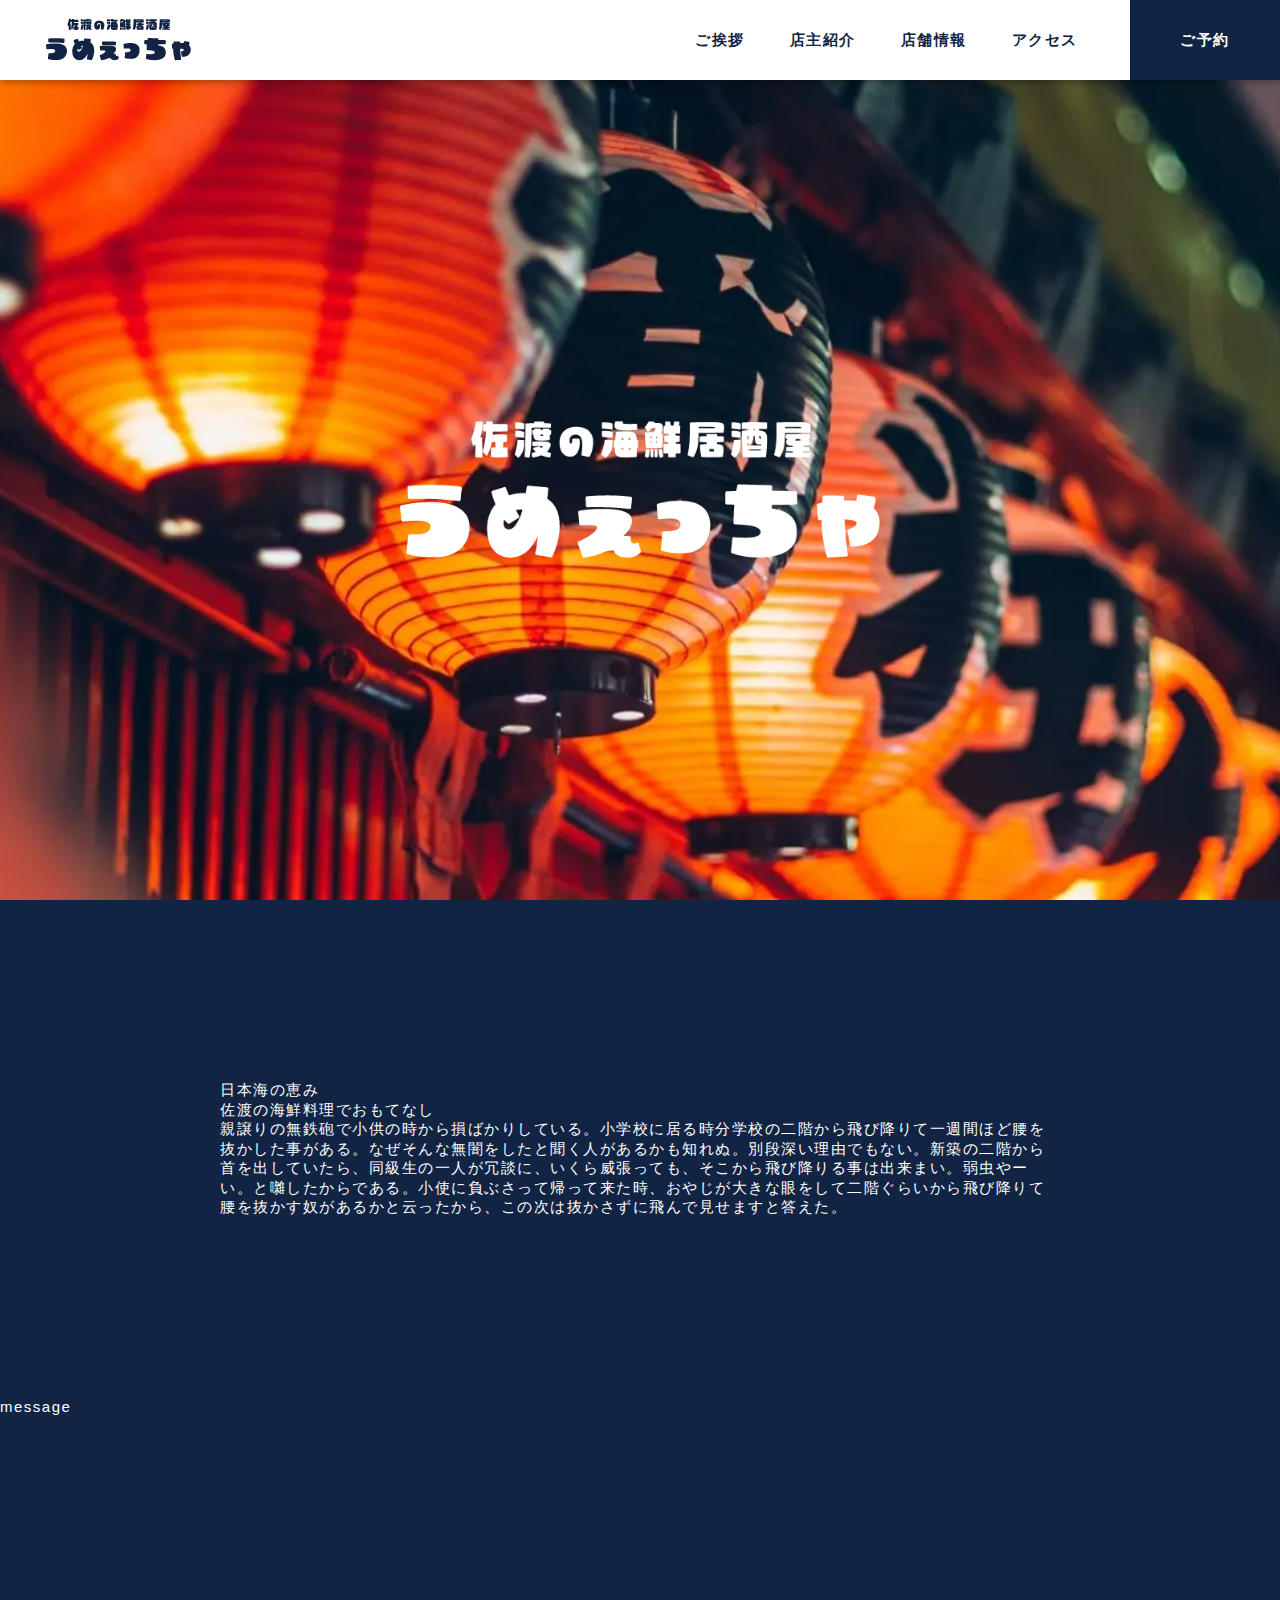
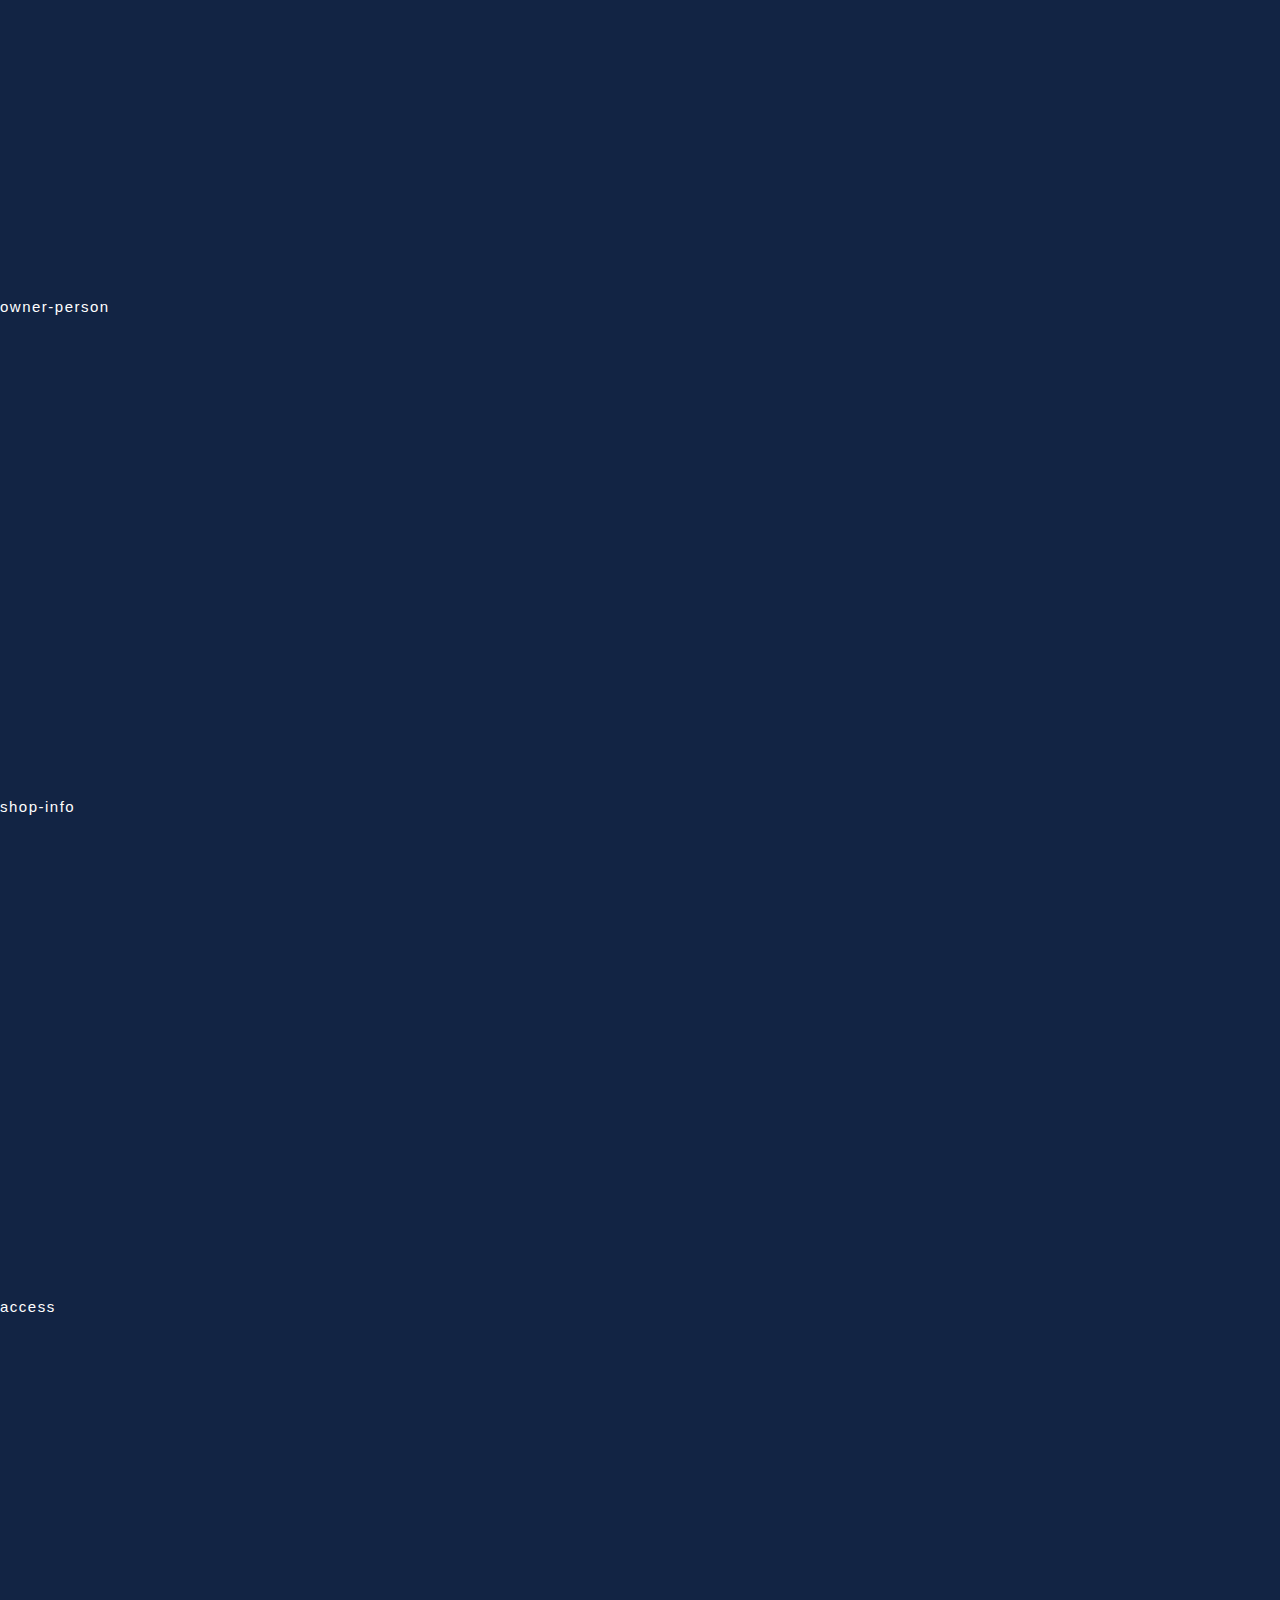
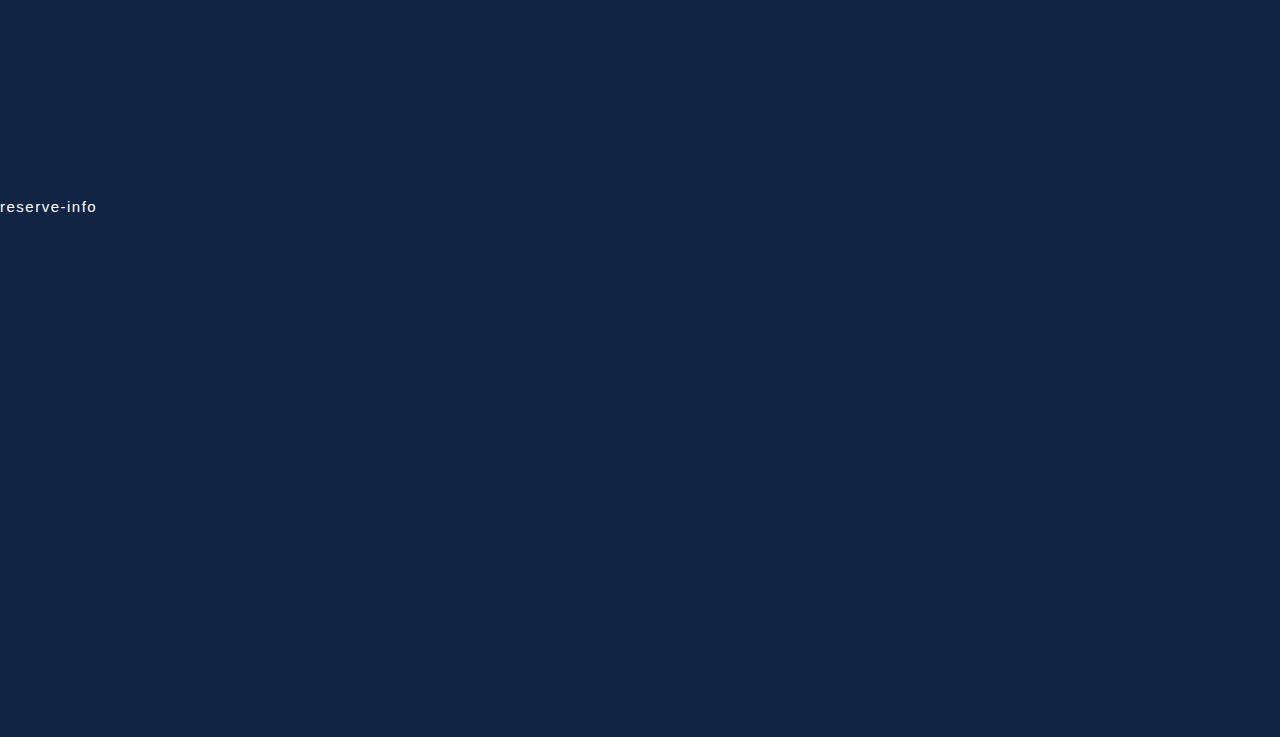
==== index.html @ 6cfd0dca "test" ====
<!DOCTYPE html>
<html lang="ja">
<head>
    <meta charset="UTF-8">
    <meta name="viewport" content="width=device-width, initial-scale=1.0">
    <title>佐渡の海鮮居酒屋 | うめえっちゃ</title>
    <link rel="stylesheet" href="./css/home.css">
    <link rel="stylesheet" href="./css/home_first_view.css">
  
</head>
<body id="home" class="home">
    <!-- 1　body>div>header,main,footer,sp-menu,sp-menu-btn -->
    <div id="wrapper" class="l-wrapper">
        <header class="l-hd" id="header">
            <!-- 3 header>div>logo,nav -->
            <div class="p-hd">
                <!-- ロゴ -->
                <div class="p-hd__logo">
                    <!-- 3-b ページ内リンク＝ジャンプhomeへ -->
                    <!-- 3-c スタイル設定 -->
                    <a href="/" class="p-hd__logo-link">
                    <!-- 3-a 画像設定sp767以下、pc768以上、他 -->
                        <div class="p-hd__logo-img">
                            <picture>
                                <source media="(min-width:768px)" srcset="./images/common/hd_logo.png.webp 1x, 
                                images/common/hd_logo@2x.png.webp 2x">
                                <source media="(max-width:767px)" srcset="./images/common/hd_logo-sp.png.webp 1x, 
                                images/common/hd_logo-sp@2x.png.webp 2x">
                                <img src="./images/common/hd_logo.png.webp" width=145 height="42" alt="ロゴ画像：佐渡の海鮮居酒屋 | うめえっちゃ" class="-img">
                            </picture>
                        </div>
                    </a>
                </div>
                <!-- 4 ナビ作成 -->
                <div class="p-hd__nav" id="header-nav">
                    <ul class="p-hd__list" id="header-nav-list">
                        <li class="p-hd__item">
                            <a href="#message" class="p-hd__link u-hover-line">
                                <span class="u-hover-line-child">ご挨拶</span>
                            </a>
                        </li>
                        <li class="p-hd__item">
                            <a href="#owner-person" class="p-hd__link u-hover-line">
                                <span class="u-hover-line-child">店主紹介</span>
                            </a>
                        </li>
                        <li class="p-hd__item">
                            <a href="#shop-info" class="p-hd__link u-hover-line">
                                <span class="u-hover-line-child">店舗情報</span>
                            </a>
                        </li>
                        <li class="p-hd__item">
                            <a href="#access" class="p-hd__link u-hover-line">
                                <span class="u-hover-line-child">アクセス</span>
                            </a>
                        </li>
                        <li class="p-hd__item">
                            <a href="#reserve-info" class="p-hd__link p-hd__link--reserve-link">ご予約</a>
                        </li>
                    </ul>

                </div>
            </div>  

        </header>
        <!-- 2 main>firstview,message,owner-people,shop-info,access,reserve-info -->
        <main class="l-main" id="main_area">
            <div class="l-home-firstview" id="firstview">
                <div class="p-home-kv__bgimg">
                    <picture>
                        <source media="(min-width:768px)"
                            srcset="images/home/kv_image.jpg.webp 1x,
                            images/home/kv_image@2x.jpg.webp 2x">
                        <source media="(max-width:767px)"
                            srcset="images/home/kv_image_sp.jpg.webp">
                        <img src="./images/home/kv_image.jpg.webp" width="1600" height="700" alt="佐渡の海鮮居酒屋うめえっちゃ背景" class="-img">
                    </picture>
                </div>
                <!-- 5 背景とロゴ -->
                <div class="p-home-kv__logo">
                    <picture>
                        <source 
                            srcset="images/home/kv_logo.png.webp 1x,
                            images/home/kv_logo.png.webp 2x">
                        <img src="./images/home/kv_logo.png.webp" width="598" height="171" alt="佐渡の海鮮居酒屋うめえっちゃロゴ" class="-img">
                    </picture>
                </div>
            </div>
            <!-- 6 使いまわせる要素はc-で -->
            <section class="l-section" id="message">
                <!-- 7　レスポンシブ対応できるc-width -->
                <div class="p-section c-width">
                    <h2 class="c-section-title">日本海の恵み<br> 佐渡の海鮮料理でおもてなし</h2>
                    <div class="p-message-text">
                        <p class="c-section-text">
                            親譲りの無鉄砲で小供の時から損ばかりしている。小学校に居る時分学校の二階から飛び降りて一週間ほど腰を抜かした事がある。なぜそんな無闇をしたと聞く人があるかも知れぬ。別段深い理由でもない。新築の二階から首を出していたら、同級生の一人が冗談に、いくら威張っても、そこから飛び降りる事は出来まい。弱虫やーい。と囃したからである。小使に負ぶさって帰って来た時、おやじが大きな眼をして二階ぐらいから飛び降りて腰を抜かす奴があるかと云ったから、この次は抜かさずに飛んで見せますと答えた。
                        </p>
                    </div>
                </div>
            </section>









            <section class="l-section" id="message"  style="height: 500px;">
                message
            </section>

            <section class="l-section" id="owner-person"  style="height: 500px;">
                owner-person
            </section>

            <section class="l-section" id="shop-info" style="height: 500px;">
                shop-info
            </section>

            <section class="l-section" id="access" style="height: 500px;">
                access
            </section>

            <section class="l-section" id="reserve-info" style="height: 500px;">
                reserve-info
            </section>
        </main>

        <footer class="l-ft" id="footer">

        </footer>

        <div class="l-sp-menu" id="sp_menu">

        </div>

        <div class="l-sp-menu-btn" id="sp_menu_btn">

        </div>
    </div>
    
</body>
</html>
---- css/home.css ----
@charset "UTF-8";
/*                共通
======================================================= */
/*                reset
======================================================= */
*:where(:not(iframe, canvas, img, svg, video):not(svg *)) {
  all: unset;
  display: revert;
}

*,
*::before,
*::after {
  box-sizing: border-box;
}

html {
  line-height: 1.3; /* 1 */
  -webkit-text-size-adjust: 100%; /* 2 */
  -webkit-tap-highlight-color: transparent; /* 3*/
}

body {
  -webkit-text-size-adjust: 100%; /* 勝手に文字が拡大されるのを防ぐ */
  /* 以下、案件ごとに適宜変更 */
  color: #fff;
  font-family: "游ゴシック体", YuGothic, "游ゴシック", "Yu Gothic", "メイリオ", sans-serif;
  background-color: #122444;
  font-size: 15px;
  letter-spacing: 0.1em;
}

body,
h1,
h2,
h3,
h4,
h5,
table,
th,
td,
ul,
li,
ol,
dl,
dt,
dd,
form,
p {
  margin: 0px;
  padding: 0px;
  font-weight: 500;
  border-top-style: none;
  border-right-style: none;
  border-bottom-style: none;
  border-left-style: none;
  list-style-type: none;
  line-height: 1.3;
}

input,
textArea,
select,
button {
  -moz-appearance: none;
       appearance: none;
  -webkit-appearance: none; /* iOS系のスタイルを外す */
}

button {
  cursor: pointer;
}

figure {
  margin: 0px;
}

img,
iframe {
  width: 100%;
  height: auto;
  vertical-align: top; /* 意図しない余白の削除 */
}

table {
  border-collapse: collapse;
}

a {
  text-decoration: none;
  /* 以下、案件ごとに適宜変更 */
  letter-spacing: 0.1em;
  color: #fff;
  cursor: pointer;
}

/*                leyout
======================================================= */
.c-width {
  max-width: 940px;
  margin: 0 auto;
}

/*                テキスト装飾
======================================================= */
.text_right, .alignright {
  text-align: right;
}

.text_left, .alignleft {
  text-align: left;
}

.text_center, .aligncenter {
  text-align: center;
}

.underline {
  text-decoration: underline;
}

.lato {
  font-family: "Lato", "arial", sans-serif;
}

.mintyo {
  font-family: "ＭＳ Ｐ明朝", "MS PMincho", "ヒラギノ明朝 Pro W3", "Hiragino Mincho Pro", serif;
}

/*                utility
======================================================= */
@media only screen and (min-width: 768px) {
  .u-hover-line:hover .u-hover-line-child::before {
    opacity: 1;
    width: 100%;
    left: 0%;
  }
  .u-hover-line-child {
    position: relative;
  }
  .u-hover-line-child::before {
    position: absolute;
    display: block;
    width: 0%;
    height: 1px;
    left: 50%;
    bottom: -0.3em;
    content: "";
    background: #122444;
    opacity: 0;
    transition: all 0.5s;
  }
}
/*                sp_menu
======================================================= */
html.is-fixed {
  height: 100vh;
  overflow: hidden;
}

/*                トップページ用
======================================================= */
/*                content
======================================================= */
.l-main {
  padding: 0 0 220px;
}
@media only screen and (max-width: 767px) {
  .l-main {
    padding: 0 0 96px;
  }
}

.l-section {
  padding-top: 180px;
}

.p-section {
  padding: 0 50px;
}/*# sourceMappingURL=home.css.map */
---- css/home_first_view.css ----
@charset "UTF-8";
.l-home-firstview {
  width: 100vw;
  position: relative;
  height: calc(100vh - 80px);
}

.p-home-kv__bgimg {
  width: 100%;
  height: 100%;
}
.p-home-kv__bgimg .-img {
  width: 100%;
  height: 100%;
  -o-object-fit: cover;
     object-fit: cover;
}

.p-home-kv__logo {
  position: absolute;
  top: 50%;
  left: 50%;
  width: 37.5%;
  transform: translate(-50%, -50%);
}

/*                共通
======================================================= */
/*                leyout
======================================================= */
.l-wrapper {
  overflow: hidden;
}

.p-hd {
  display: flex;
  align-items: center;
  justify-content: space-between;
  padding-left: 46px;
  width: 100%;
  height: 80px;
  background-color: #fff;
  z-index: 1;
  position: relative;
  box-shadow: 0px 0px 10px rgba(0, 0, 0, 0.5019607843);
}

.p-hd__nav {
  height: 100%;
}

.p-hd__list {
  display: flex;
  height: 100%;
}

.p-hd__item {
  height: 100%;
}

.p-hd__link {
  padding: 0 1.5em;
  height: 100%;
  display: flex;
  align-items: center;
  justify-content: center;
  color: #122444;
  font-weight: bold;
  letter-spacing: 0.1em;
}
.p-hd__link--reserve-link {
  margin-left: 2em;
  min-width: 150px;
  background: #122444;
  color: #fff;
}
@media only screen and (min-width: 768px) {
  .p-hd__link--reserve-link {
    transition: all 0.5s;
  }
  .p-hd__link--reserve-link:hover {
    background: #fc4e01;
  }
}

/*                header
======================================================= *//*# sourceMappingURL=home_first_view.css.map */
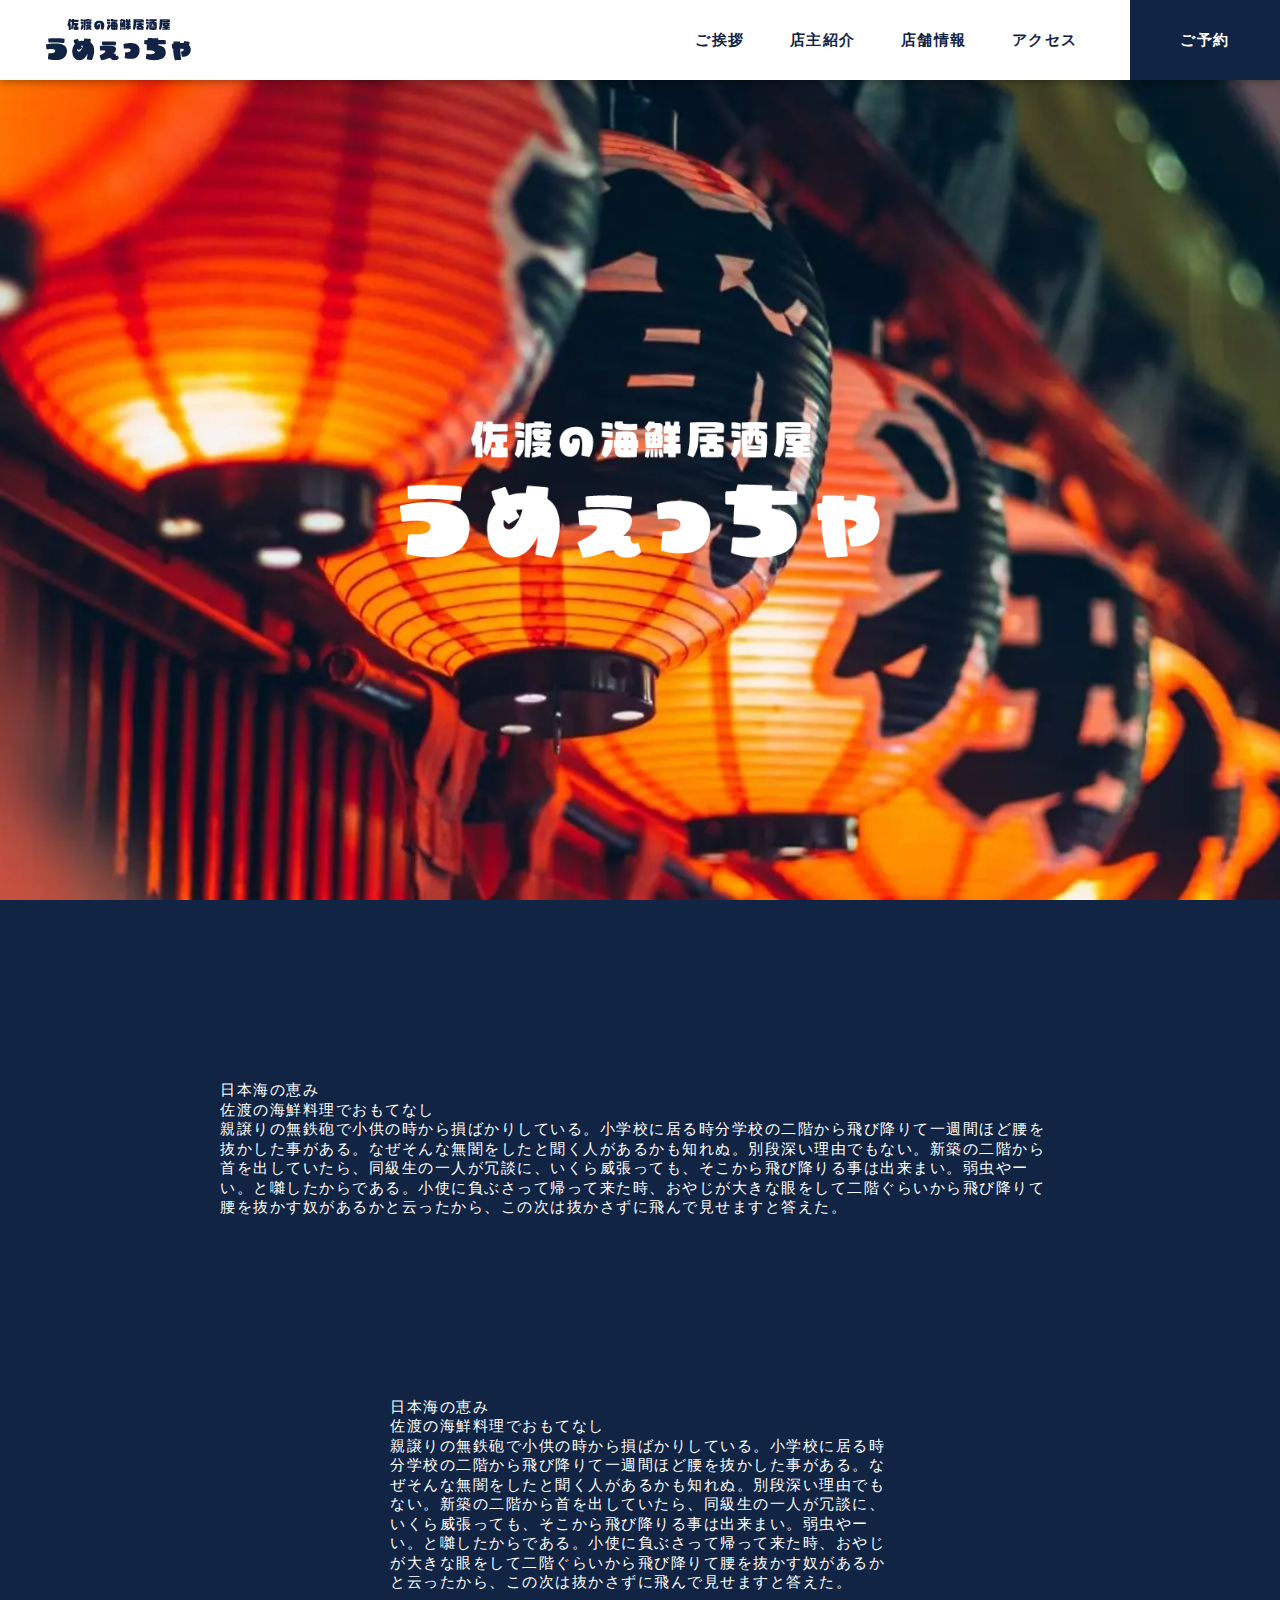
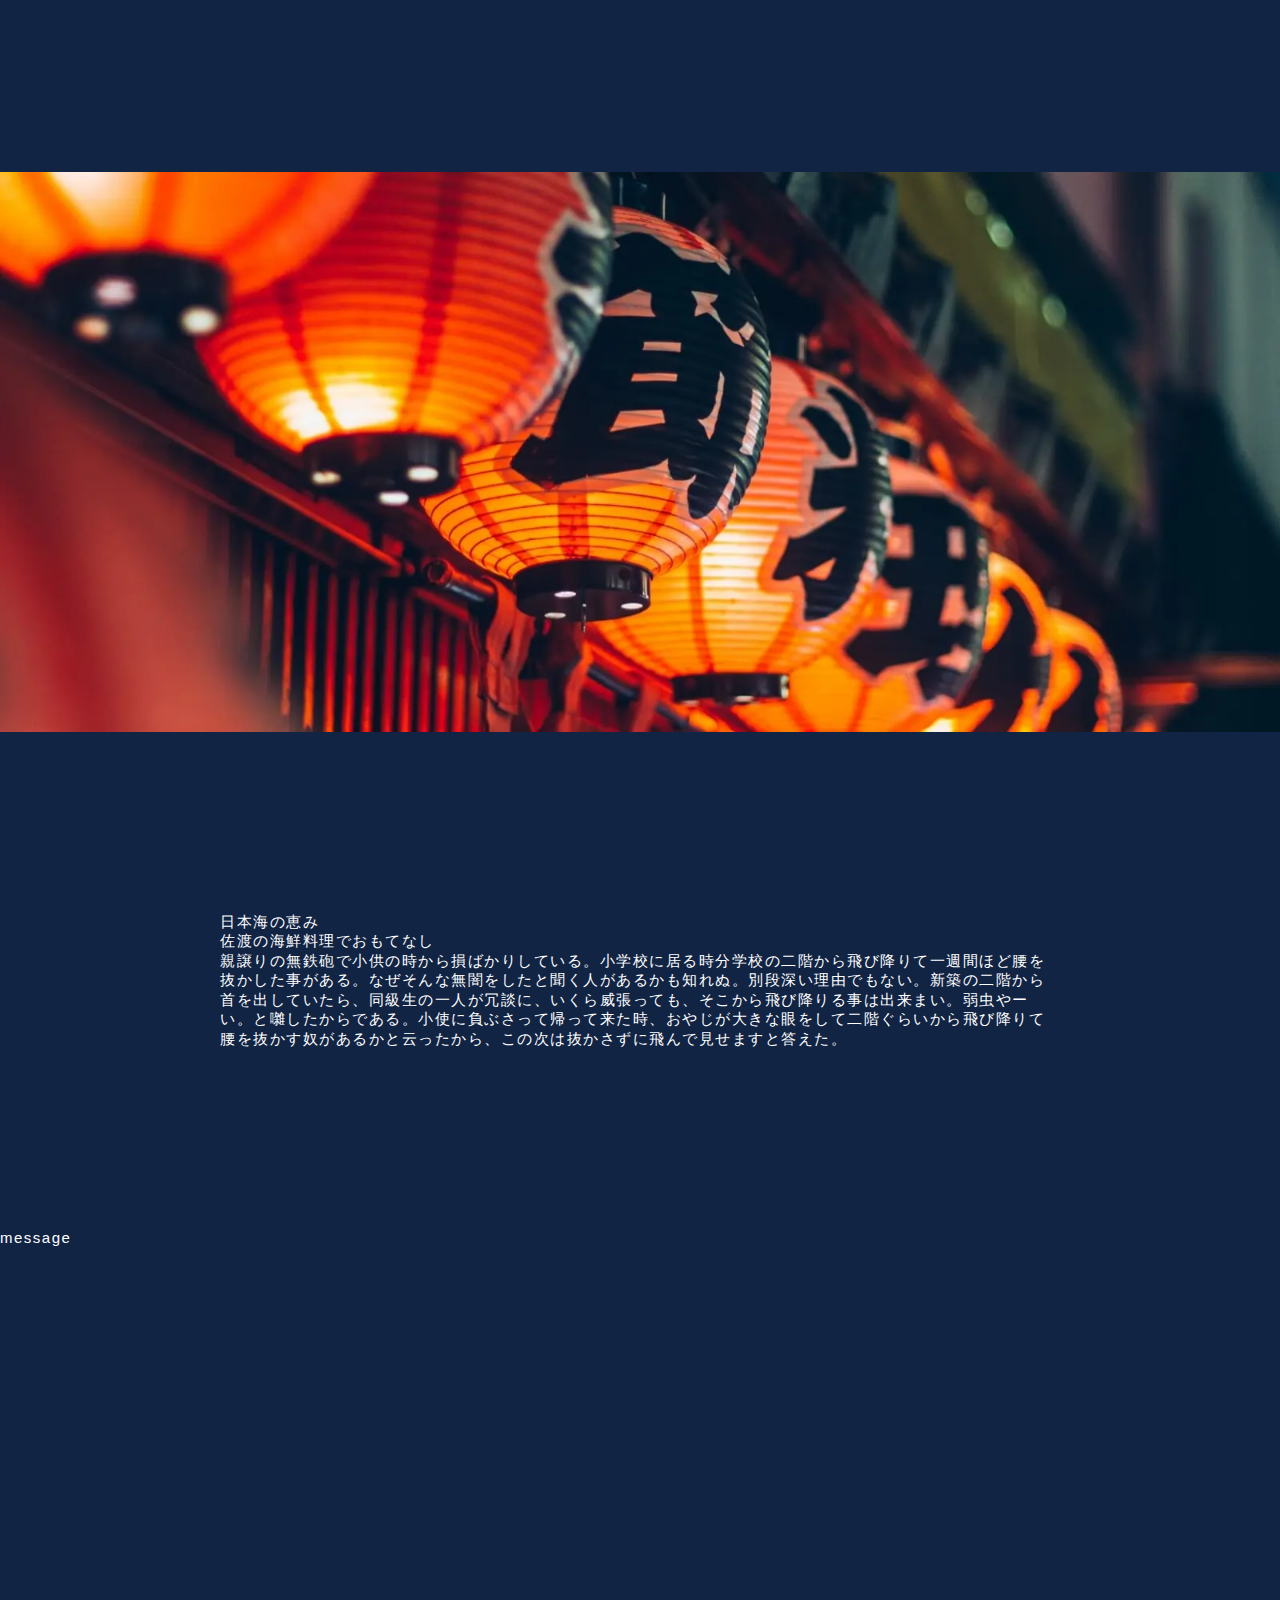
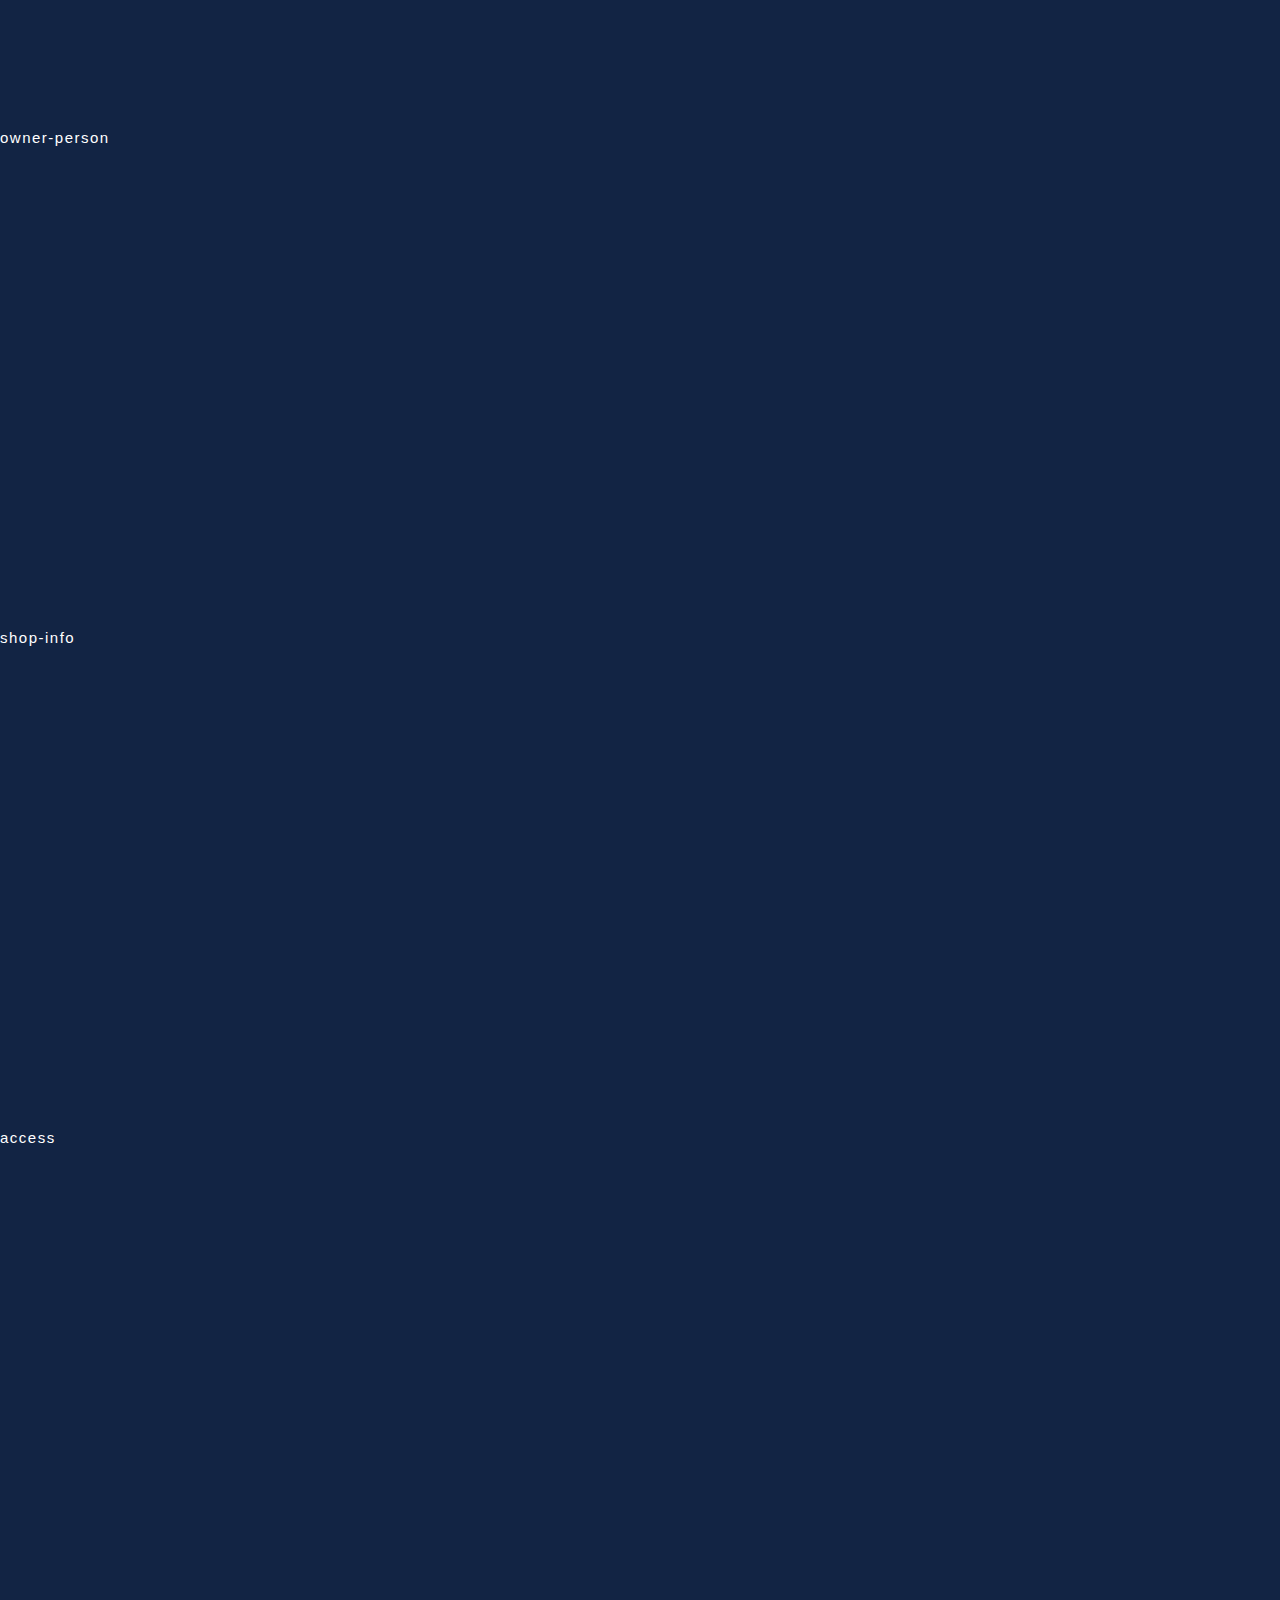
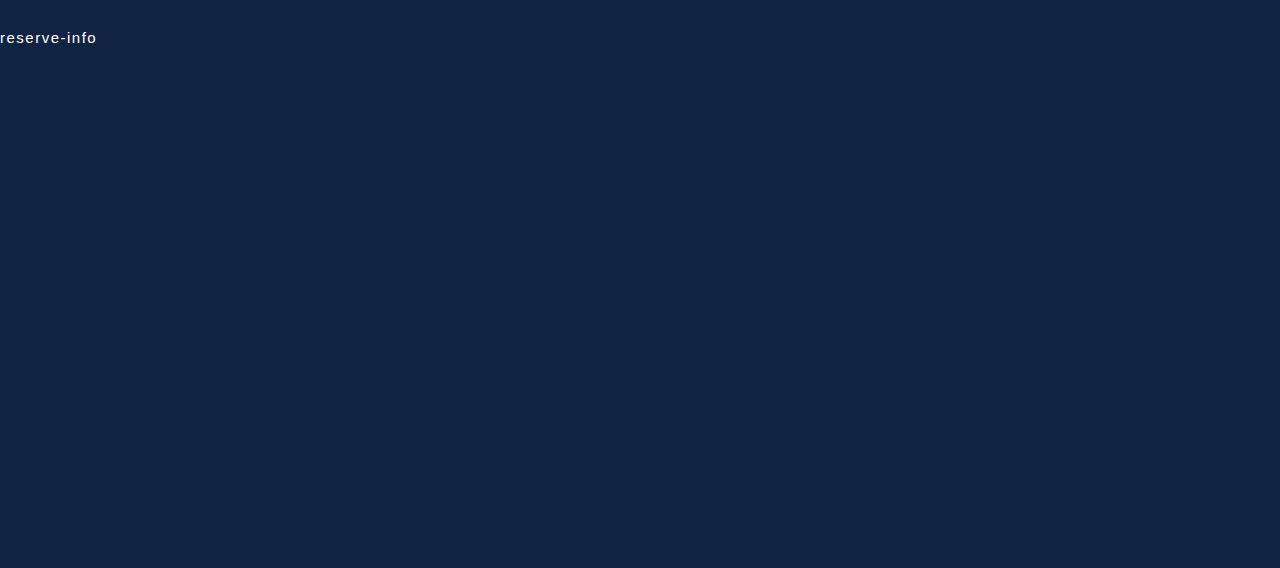
==== commit 1cbc94a2: "test" ====
--- a/index.html
+++ b/index.html
@@ -98,6 +98,34 @@
                     </div>
                 </div>
             </section>
+            <section class="l-section" id="message">
+                <!-- 7　レスポンシブ対応できるc-width -->
+                <div class="p-section c-width2">
+                    <h2 class="c-section-title">日本海の恵み<br> 佐渡の海鮮料理でおもてなし</h2>
+                    <div class="p-message-text">
+                        <p class="c-section-text">
+                            親譲りの無鉄砲で小供の時から損ばかりしている。小学校に居る時分学校の二階から飛び降りて一週間ほど腰を抜かした事がある。なぜそんな無闇をしたと聞く人があるかも知れぬ。別段深い理由でもない。新築の二階から首を出していたら、同級生の一人が冗談に、いくら威張っても、そこから飛び降りる事は出来まい。弱虫やーい。と囃したからである。小使に負ぶさって帰って来た時、おやじが大きな眼をして二階ぐらいから飛び降りて腰を抜かす奴があるかと云ったから、この次は抜かさずに飛んで見せますと答えた。
+                        </p>
+                    </div>
+                </div>
+            </section>
+            <section class="l-section" id="message">
+                <!-- 7　レスポンシブ対応できるc-width -->
+                <div class="c-width3">
+                    <img src="./images/home/kv_image.jpg.webp" width="1600" height="700" alt="佐渡の海鮮居酒屋うめえっちゃ背景" class="-img">
+                </div>
+            </section>
+            <section class="l-section" id="message">
+                <!-- 7　レスポンシブ対応できるc-width -->
+                <div class="p-section c-width">
+                    <h2 class="c-section-title">日本海の恵み<br> 佐渡の海鮮料理でおもてなし</h2>
+                    <div class="p-message-text">
+                        <p class="c-section-text">
+                            親譲りの無鉄砲で小供の時から損ばかりしている。小学校に居る時分学校の二階から飛び降りて一週間ほど腰を抜かした事がある。なぜそんな無闇をしたと聞く人があるかも知れぬ。別段深い理由でもない。新築の二階から首を出していたら、同級生の一人が冗談に、いくら威張っても、そこから飛び降りる事は出来まい。弱虫やーい。と囃したからである。小使に負ぶさって帰って来た時、おやじが大きな眼をして二階ぐらいから飛び降りて腰を抜かす奴があるかと云ったから、この次は抜かさずに飛んで見せますと答えた。
+                        </p>
+                    </div>
+                </div>
+            </section>
 
 
 
--- a/css/home.css
+++ b/css/home.css
@@ -101,6 +101,16 @@
   margin: 0 auto;
 }
 
+.c-width2 {
+  max-width: 600px;
+  margin: 0 auto;
+}
+
+.c-width3 {
+  width: 100vw;
+  margin: 0 auto;
+}
+
 /*                テキスト装飾
 ======================================================= */
 .text_right, .alignright {
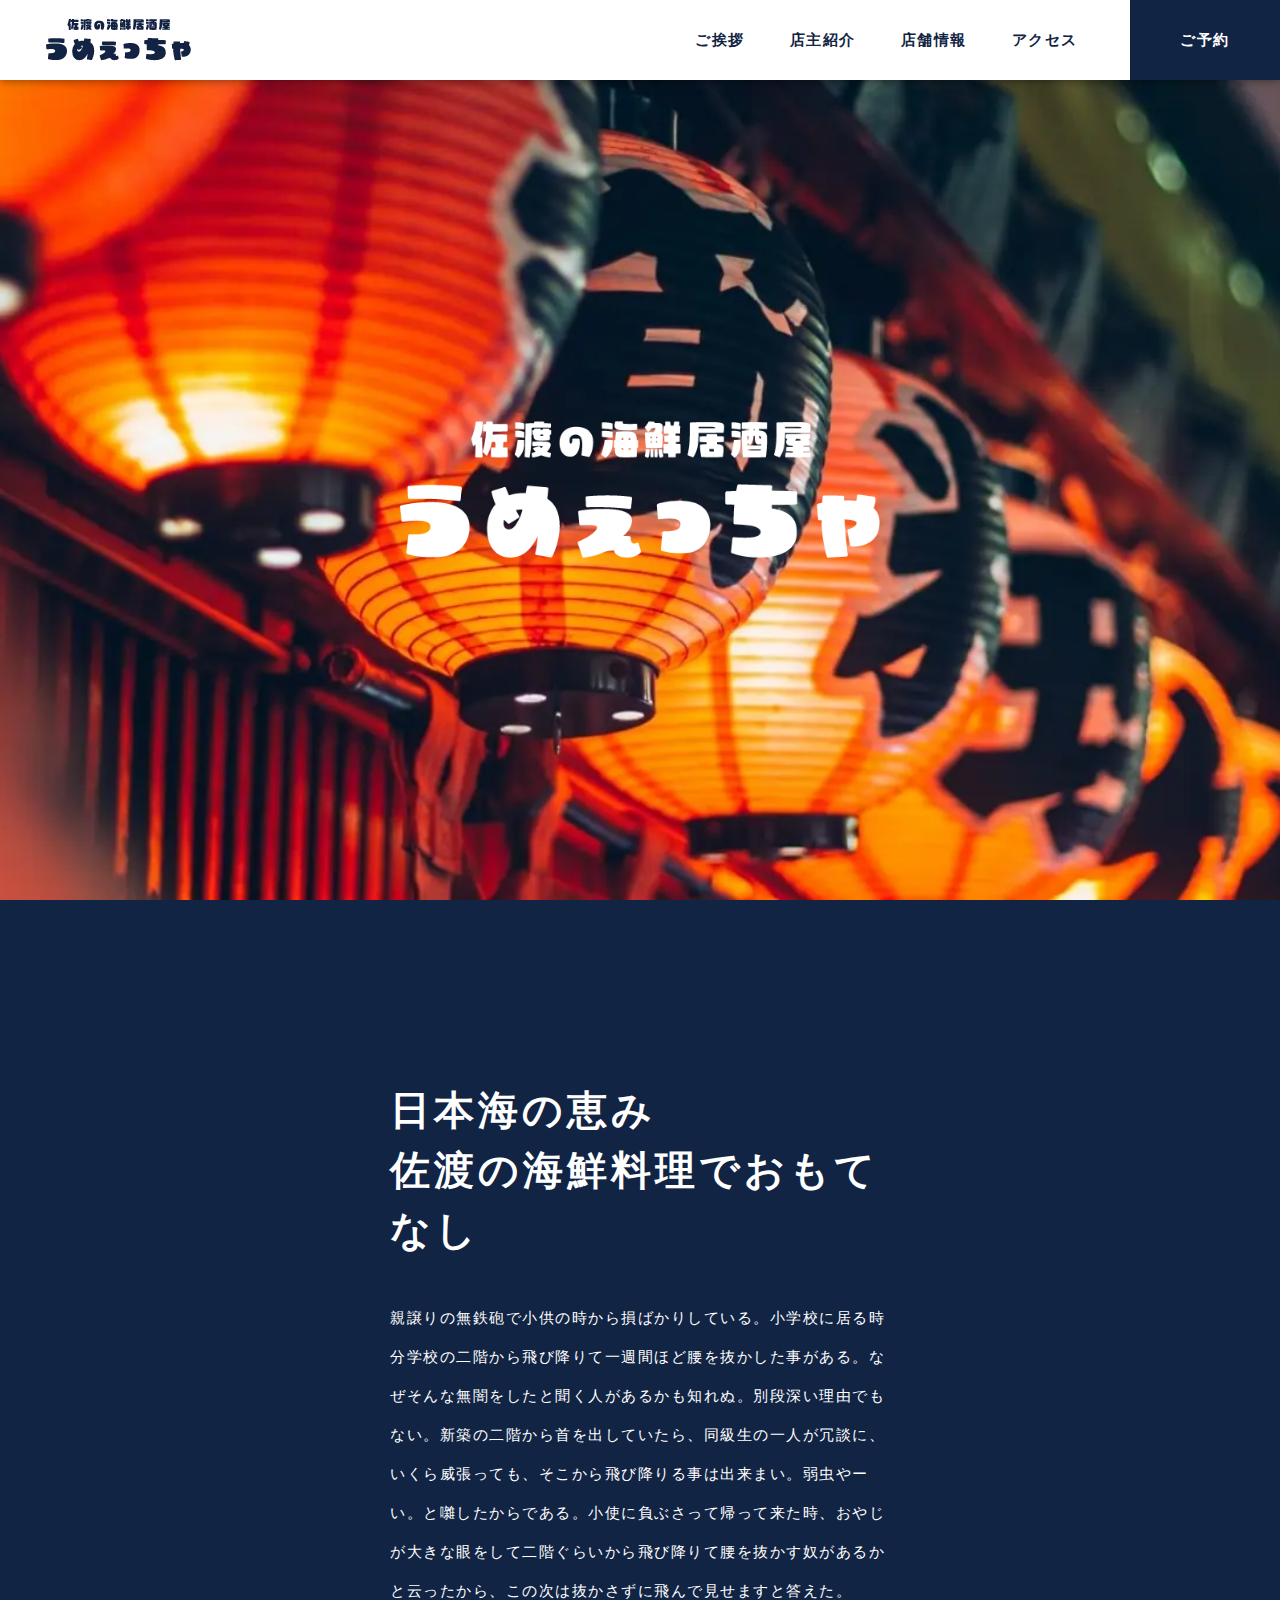
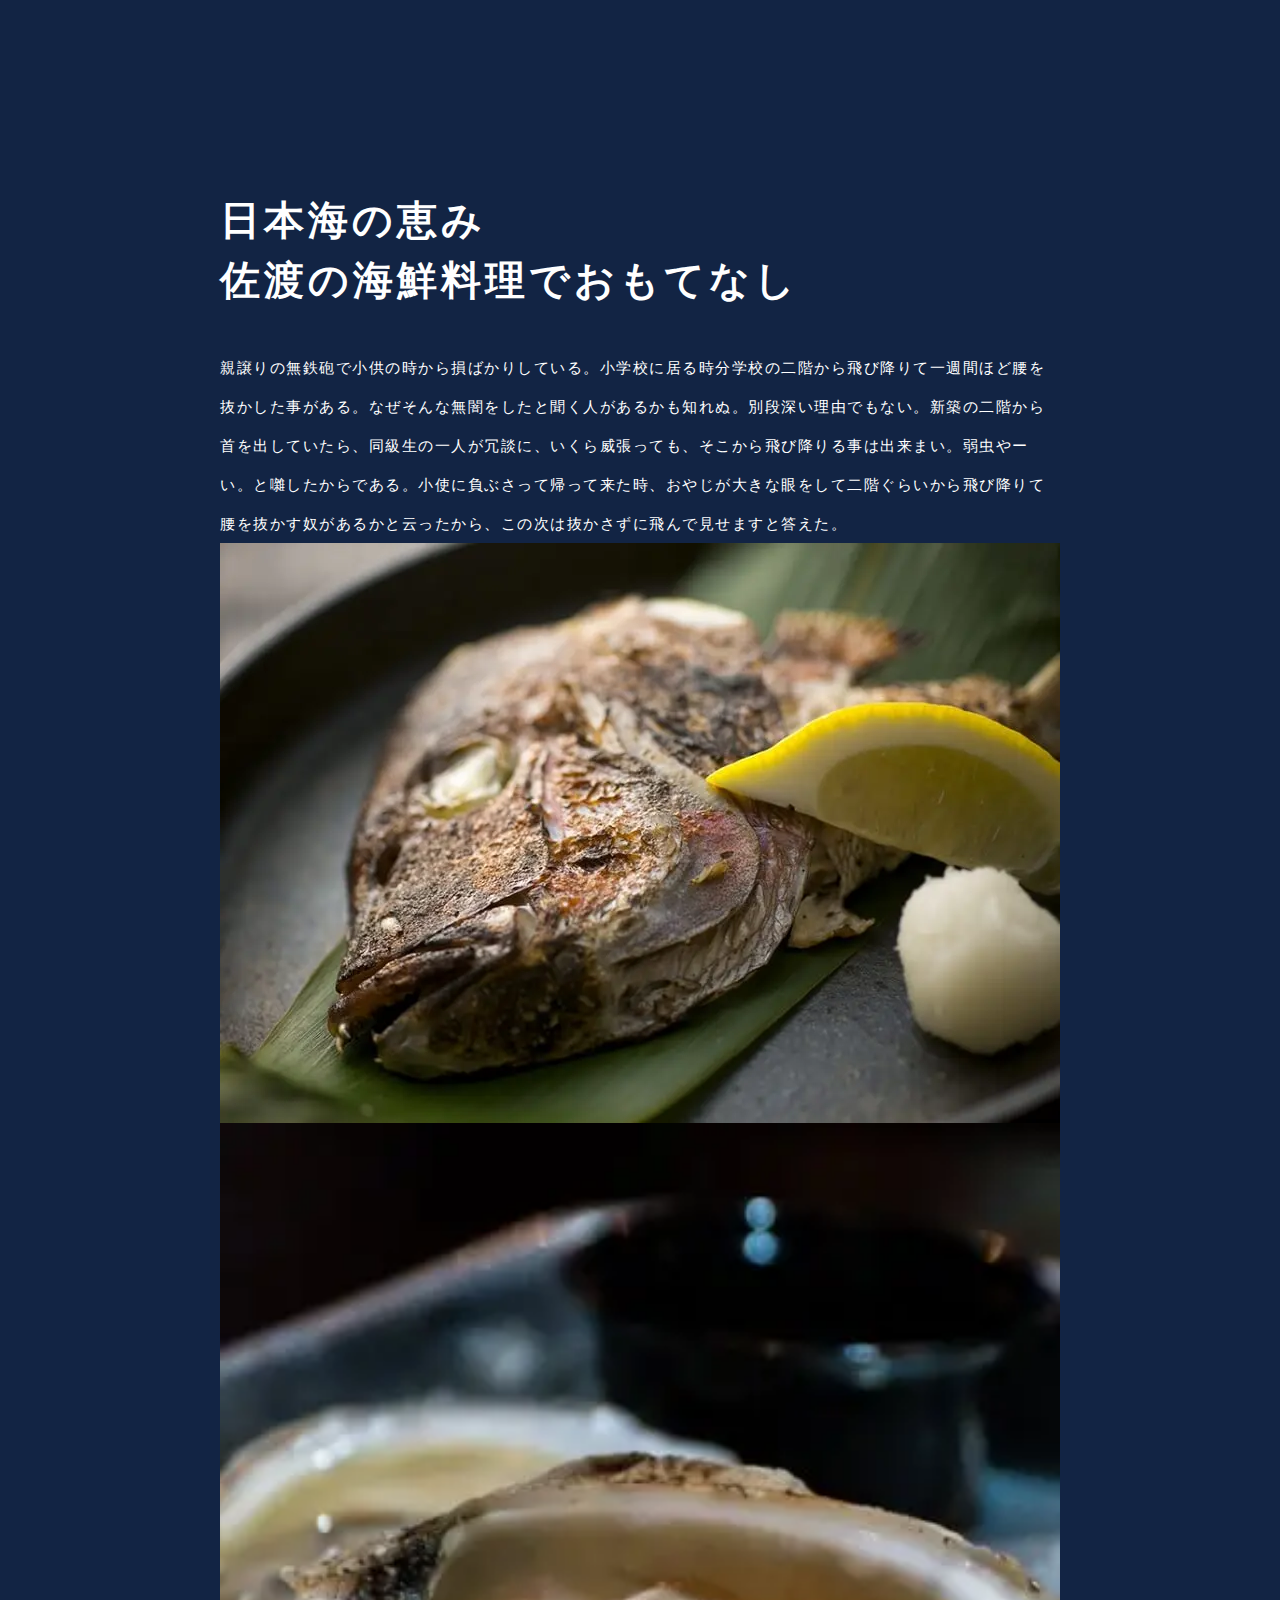
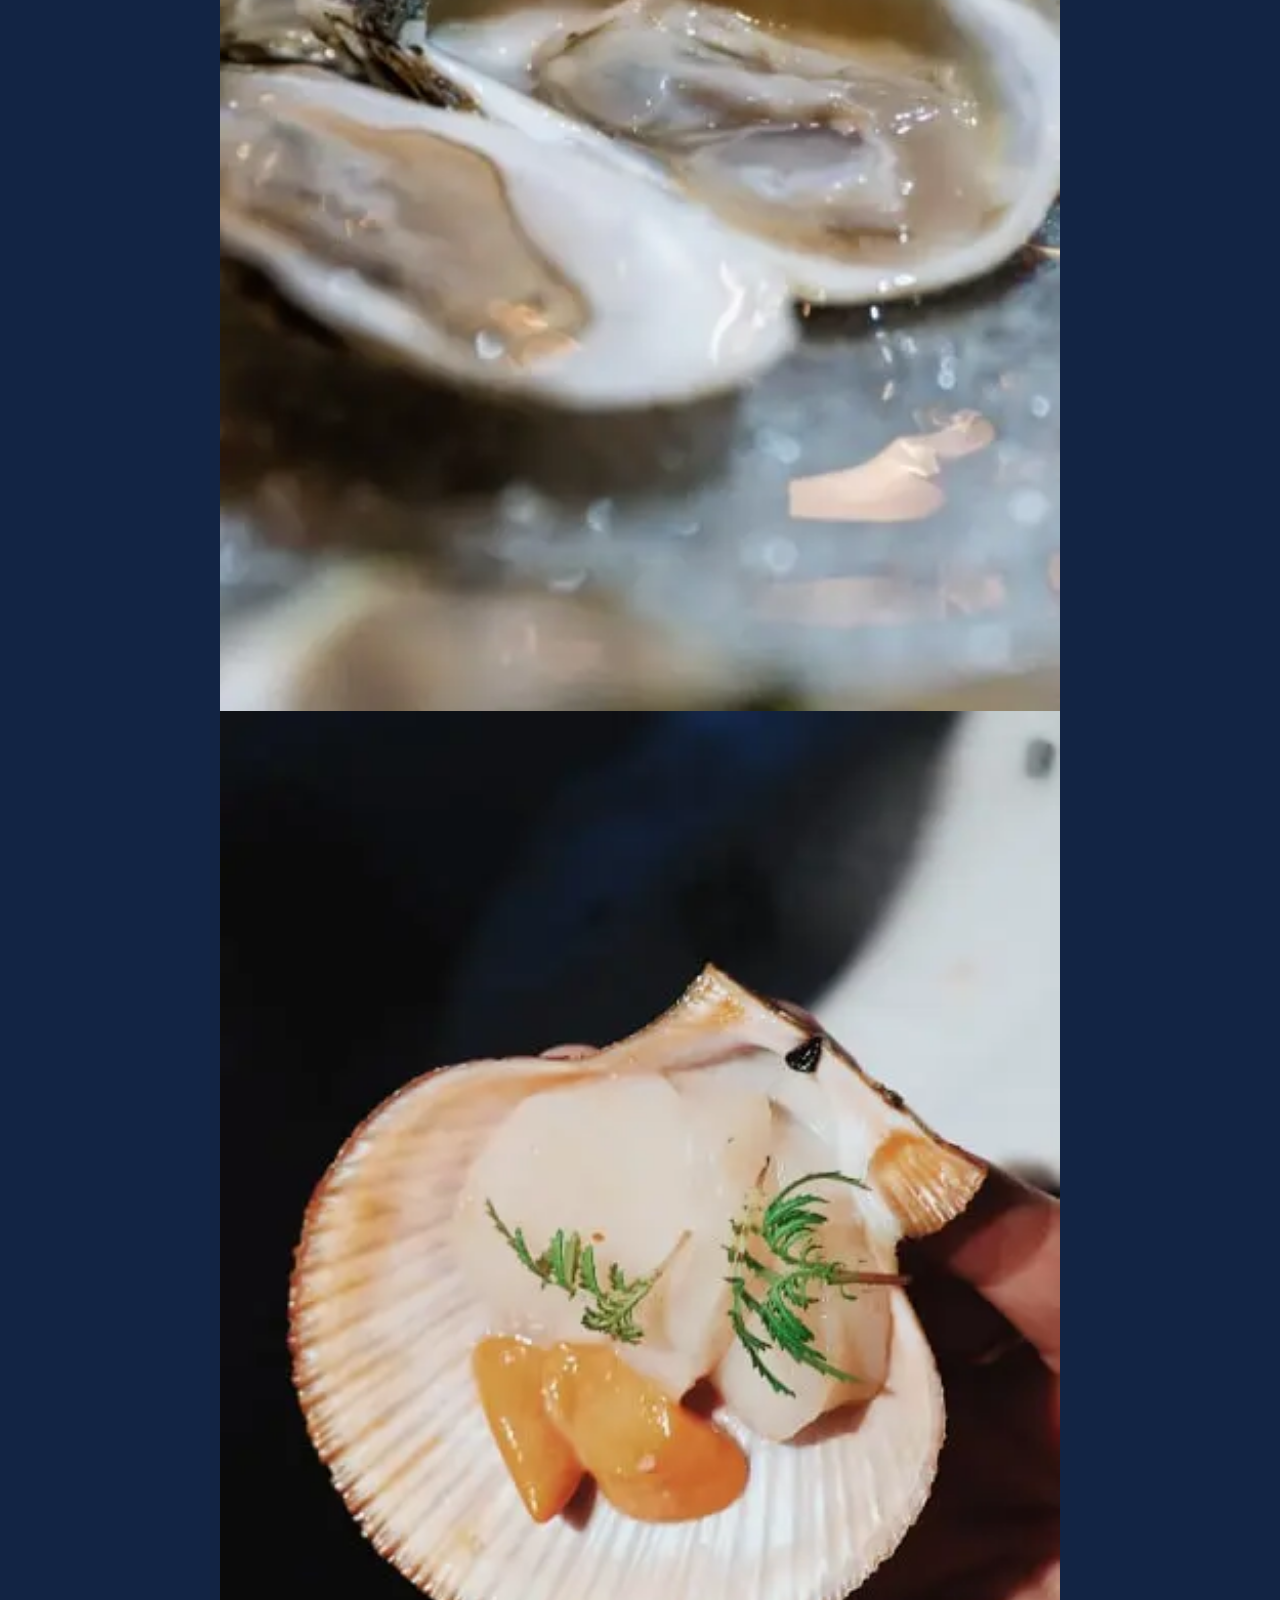
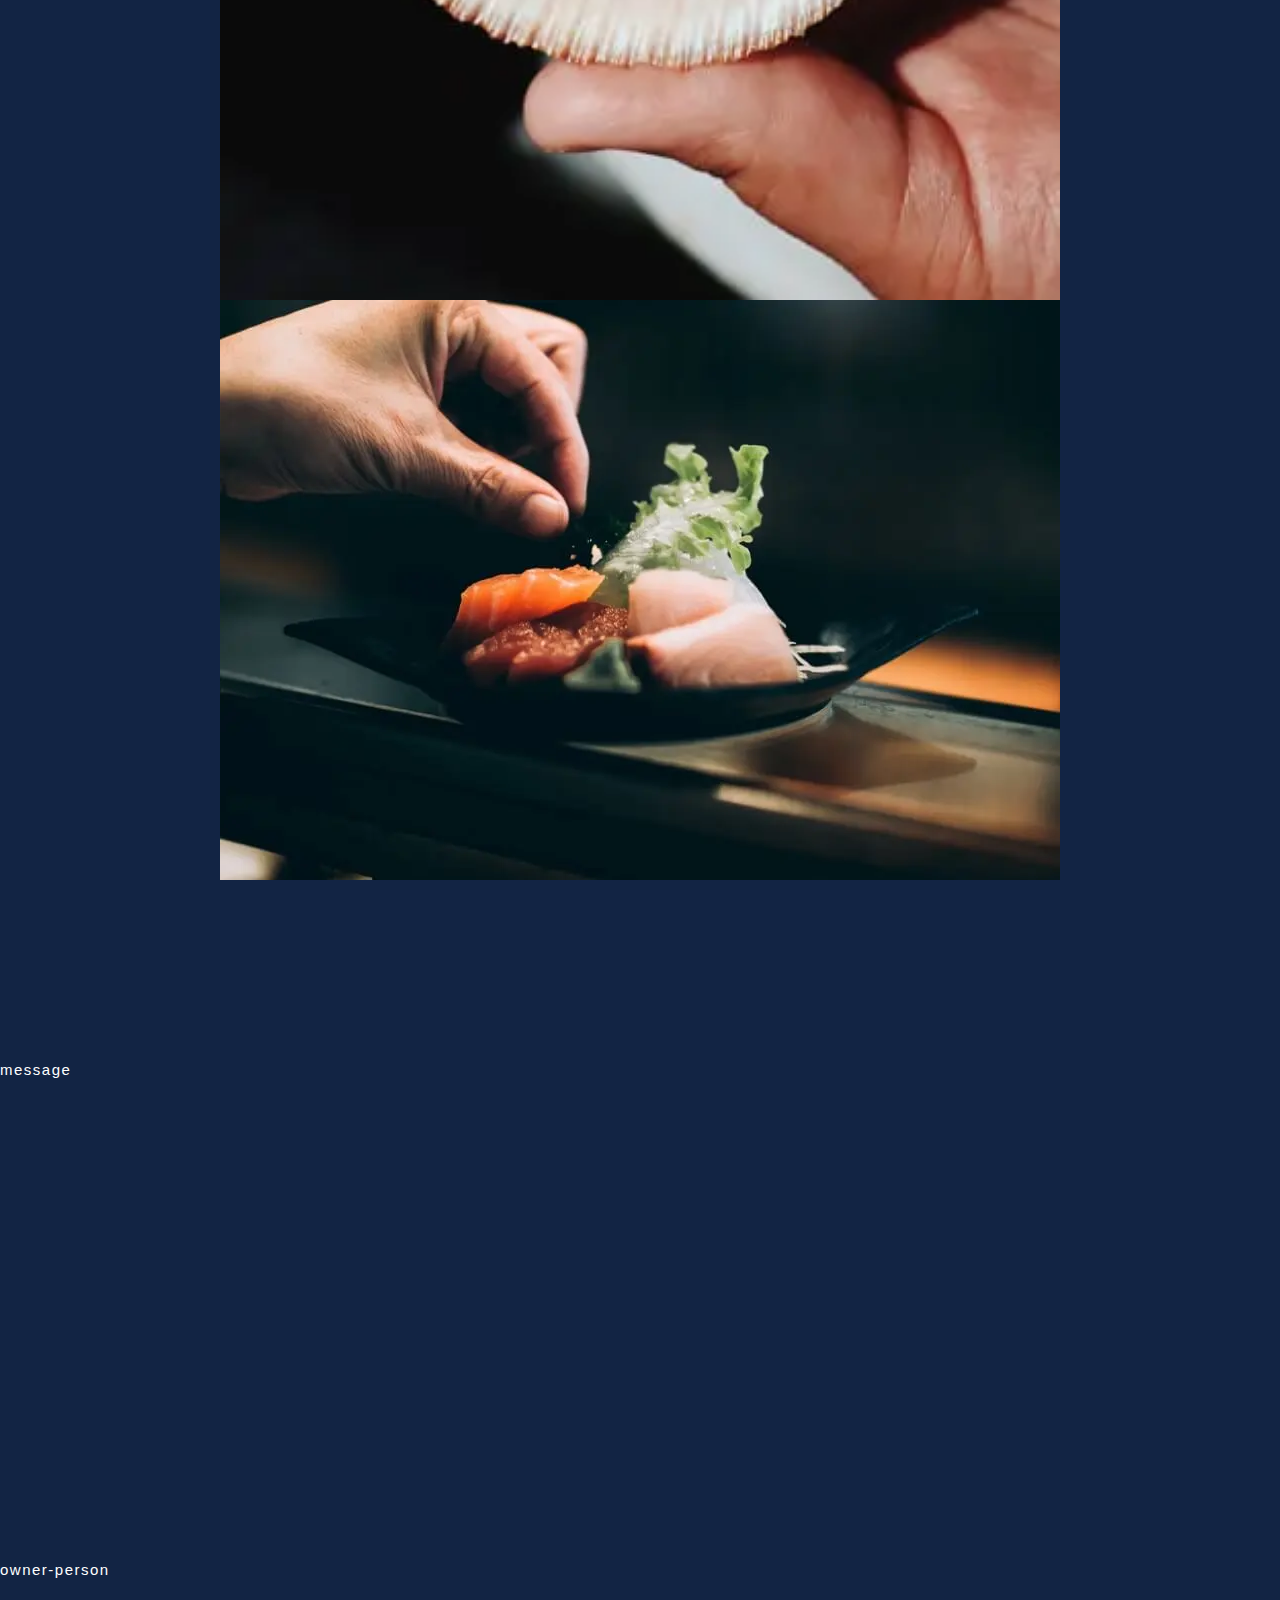
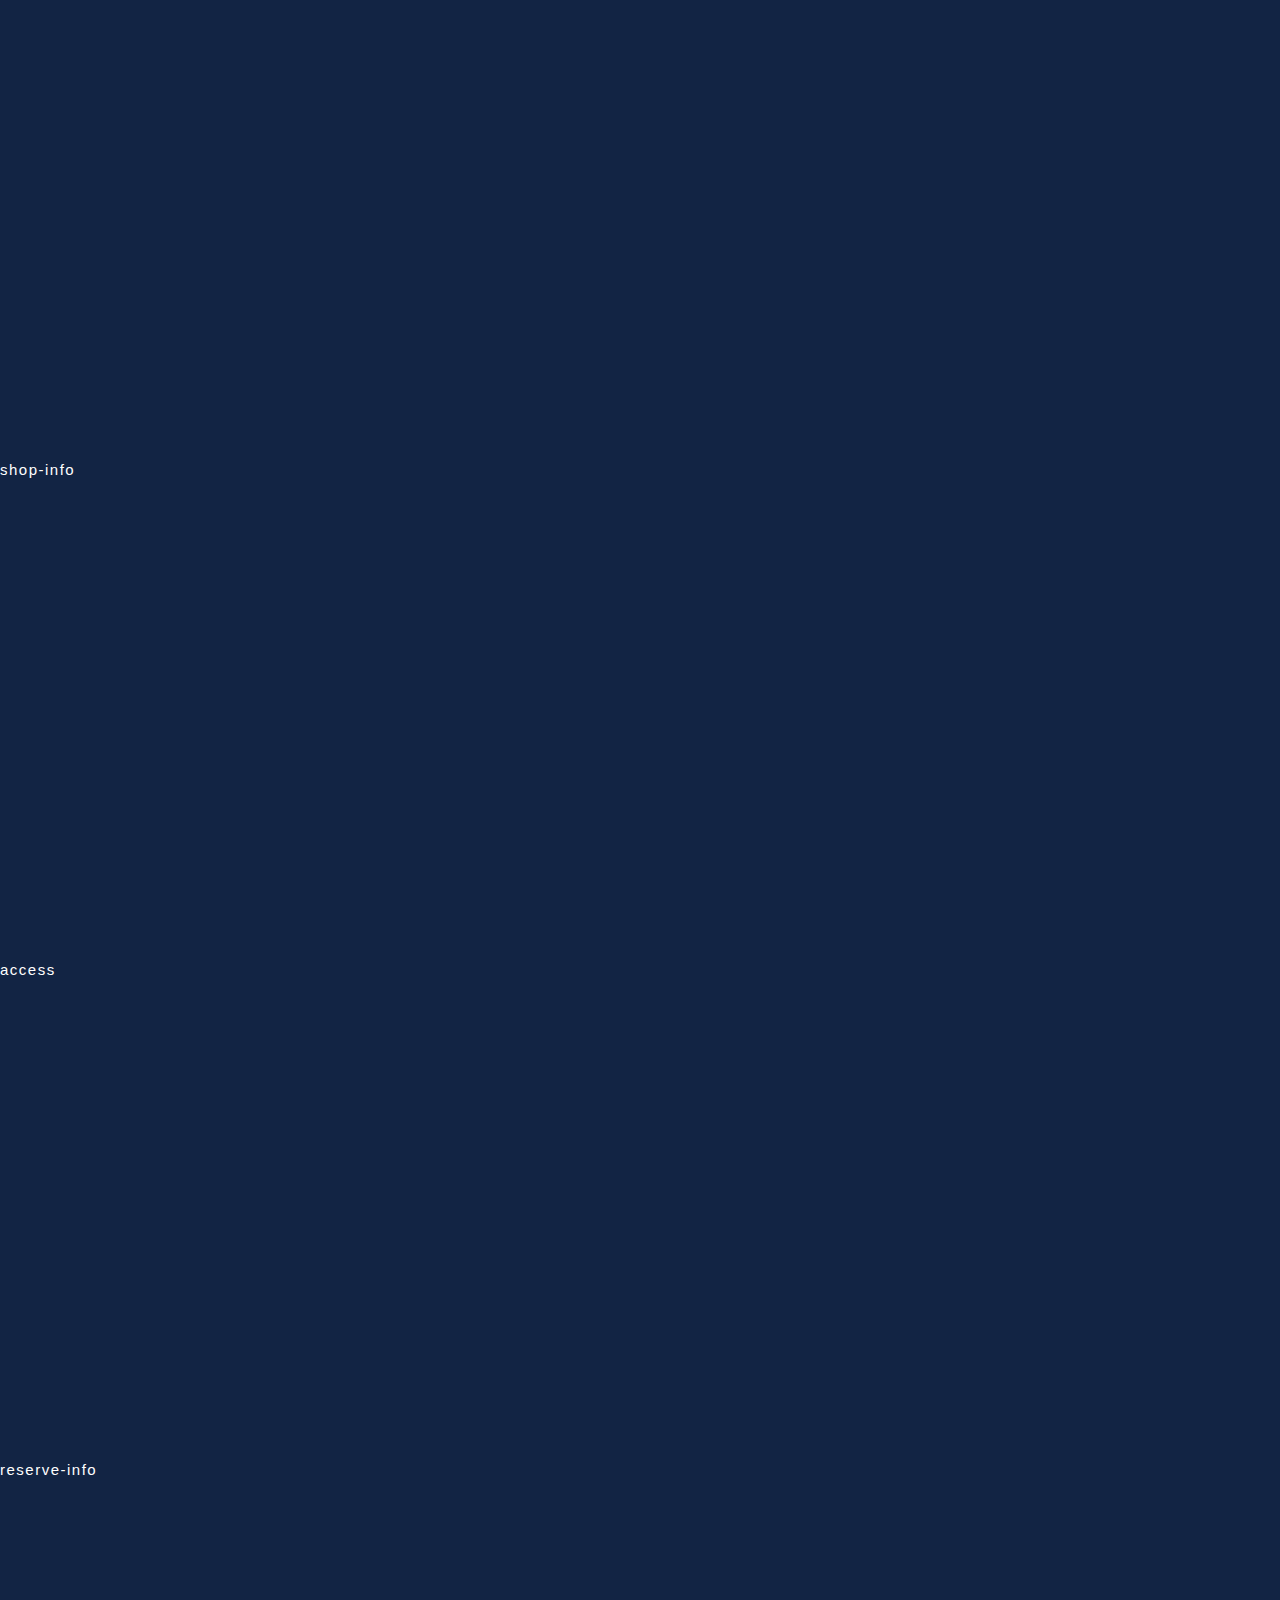
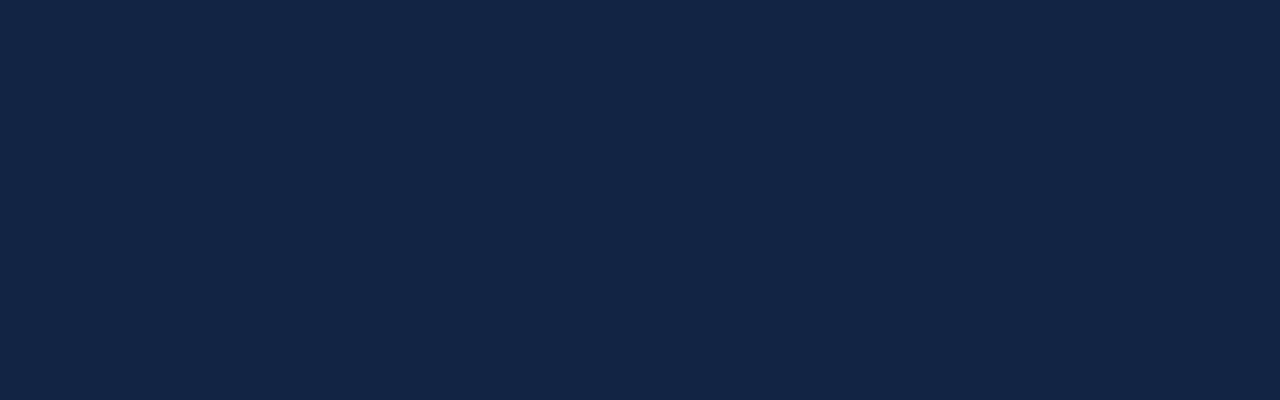
==== commit 9626a7e6: "test" ====
--- a/index.html
+++ b/index.html
@@ -89,17 +89,6 @@
             <!-- 6 使いまわせる要素はc-で -->
             <section class="l-section" id="message">
                 <!-- 7　レスポンシブ対応できるc-width -->
-                <div class="p-section c-width">
-                    <h2 class="c-section-title">日本海の恵み<br> 佐渡の海鮮料理でおもてなし</h2>
-                    <div class="p-message-text">
-                        <p class="c-section-text">
-                            親譲りの無鉄砲で小供の時から損ばかりしている。小学校に居る時分学校の二階から飛び降りて一週間ほど腰を抜かした事がある。なぜそんな無闇をしたと聞く人があるかも知れぬ。別段深い理由でもない。新築の二階から首を出していたら、同級生の一人が冗談に、いくら威張っても、そこから飛び降りる事は出来まい。弱虫やーい。と囃したからである。小使に負ぶさって帰って来た時、おやじが大きな眼をして二階ぐらいから飛び降りて腰を抜かす奴があるかと云ったから、この次は抜かさずに飛んで見せますと答えた。
-                        </p>
-                    </div>
-                </div>
-            </section>
-            <section class="l-section" id="message">
-                <!-- 7　レスポンシブ対応できるc-width -->
                 <div class="p-section c-width2">
                     <h2 class="c-section-title">日本海の恵み<br> 佐渡の海鮮料理でおもてなし</h2>
                     <div class="p-message-text">
@@ -111,22 +100,53 @@
             </section>
             <section class="l-section" id="message">
                 <!-- 7　レスポンシブ対応できるc-width -->
-                <div class="c-width3">
-                    <img src="./images/home/kv_image.jpg.webp" width="1600" height="700" alt="佐渡の海鮮居酒屋うめえっちゃ背景" class="-img">
-                </div>
-            </section>
-            <section class="l-section" id="message">
-                <!-- 7　レスポンシブ対応できるc-width -->
                 <div class="p-section c-width">
-                    <h2 class="c-section-title">日本海の恵み<br> 佐渡の海鮮料理でおもてなし</h2>
+                    <h2 class="c-section-title">
+                        日本海の恵み<br> 佐渡の海鮮料理でおもてなし
+                    </h2>
                     <div class="p-message-text">
                         <p class="c-section-text">
                             親譲りの無鉄砲で小供の時から損ばかりしている。小学校に居る時分学校の二階から飛び降りて一週間ほど腰を抜かした事がある。なぜそんな無闇をしたと聞く人があるかも知れぬ。別段深い理由でもない。新築の二階から首を出していたら、同級生の一人が冗談に、いくら威張っても、そこから飛び降りる事は出来まい。弱虫やーい。と囃したからである。小使に負ぶさって帰って来た時、おやじが大きな眼をして二階ぐらいから飛び降りて腰を抜かす奴があるかと云ったから、この次は抜かさずに飛んで見せますと答えた。
                         </p>
                     </div>
                 </div>
+                <div class="p-section c-width">
+                    <div class="c-grid-images">
+                        <div class="c-gird-images__item">
+                            <picture>
+                                <source media="(min-width:768px)"
+                                srcset="images/home/photo_01.jpg.webp 1x, images/home/photo_01@2x.jpg.webp 2x">
+                                <source media="(max-width:767px)"
+                                srcset="images/home/photo_01.jpg.webp">
+                                <img src="./images/home/photo_01.jpg.webp" width="840" height="580" alt="焼き魚">
+                            </picture>
+                            <picture>
+                                <source media="(min-width:768px)"
+                                srcset="images/home/photo_02.jpg.webp 1x, images/home/photo_02@2x.jpg.webp 2x">
+                                <source media="(max-width:767px)"
+                                srcset="images/home/photo_02.jpg.webp">
+                                <img src="./images/home/photo_02.jpg.webp" width="410" height="580" alt="牡蠣">
+                            </picture>
+                            <picture>
+                                <source media="(min-width:768px)"
+                                srcset="images/home/photo_03.jpg.webp 1x, images/home/photo_03@2x.jpg.webp 2x">
+                                <source media="(max-width:767px)"
+                                srcset="images/home/photo_03.jpg.webp">
+                                <img src="./images/home/photo_03.jpg.webp" width="410" height="580" alt="ホタテ">
+                            </picture>
+                            <picture>
+                                <source media="(min-width:768px)"
+                                srcset="images/home/photo_04.jpg.webp 1x, images/home/photo_04@2x.jpg.webp 2x">
+                                <source media="(max-width:767px)"
+                                srcset="images/home/photo_04.jpg.webp">
+                                <img src="./images/home/photo_04.jpg.webp" width="840" height="580" alt="刺身盛り">
+                            </picture>
+                        </div>
+
+                    </div>
+                </div>
             </section>
-
+            
 
 
 
--- a/css/home.css
+++ b/css/home.css
@@ -106,9 +106,19 @@
   margin: 0 auto;
 }
 
-.c-width3 {
-  width: 100vw;
-  margin: 0 auto;
+/*                見出し
+======================================================= */
+.c-section-title {
+  font-size: 40px;
+  font-weight: bold;
+  line-height: 1.5;
+  letter-spacing: 0.1em;
+}
+
+/*                本文テキスト
+======================================================= */
+.c-section-text {
+  line-height: 2.6;
 }
 
 /*                テキスト装飾
@@ -187,4 +197,8 @@
 
 .p-section {
   padding: 0 50px;
+}
+
+.p-message-text {
+  margin-top: 38px;
 }/*# sourceMappingURL=home.css.map */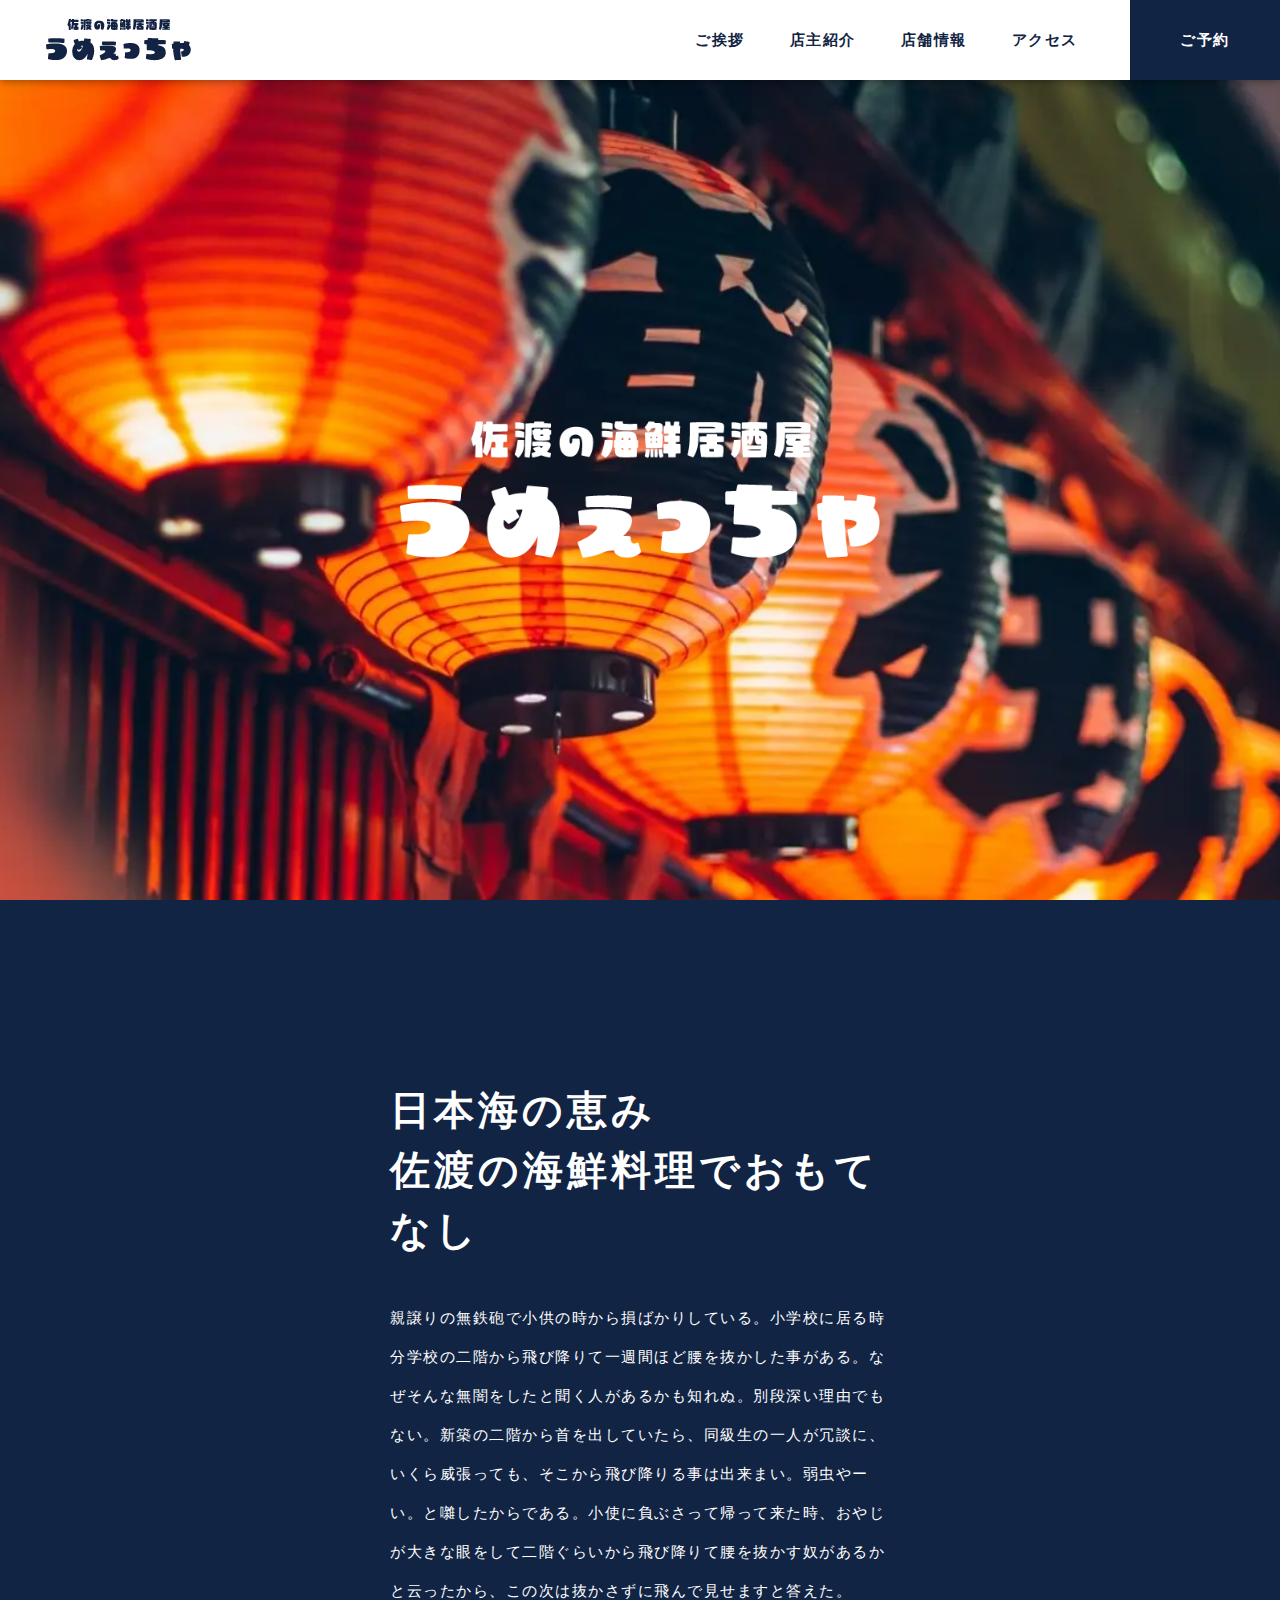
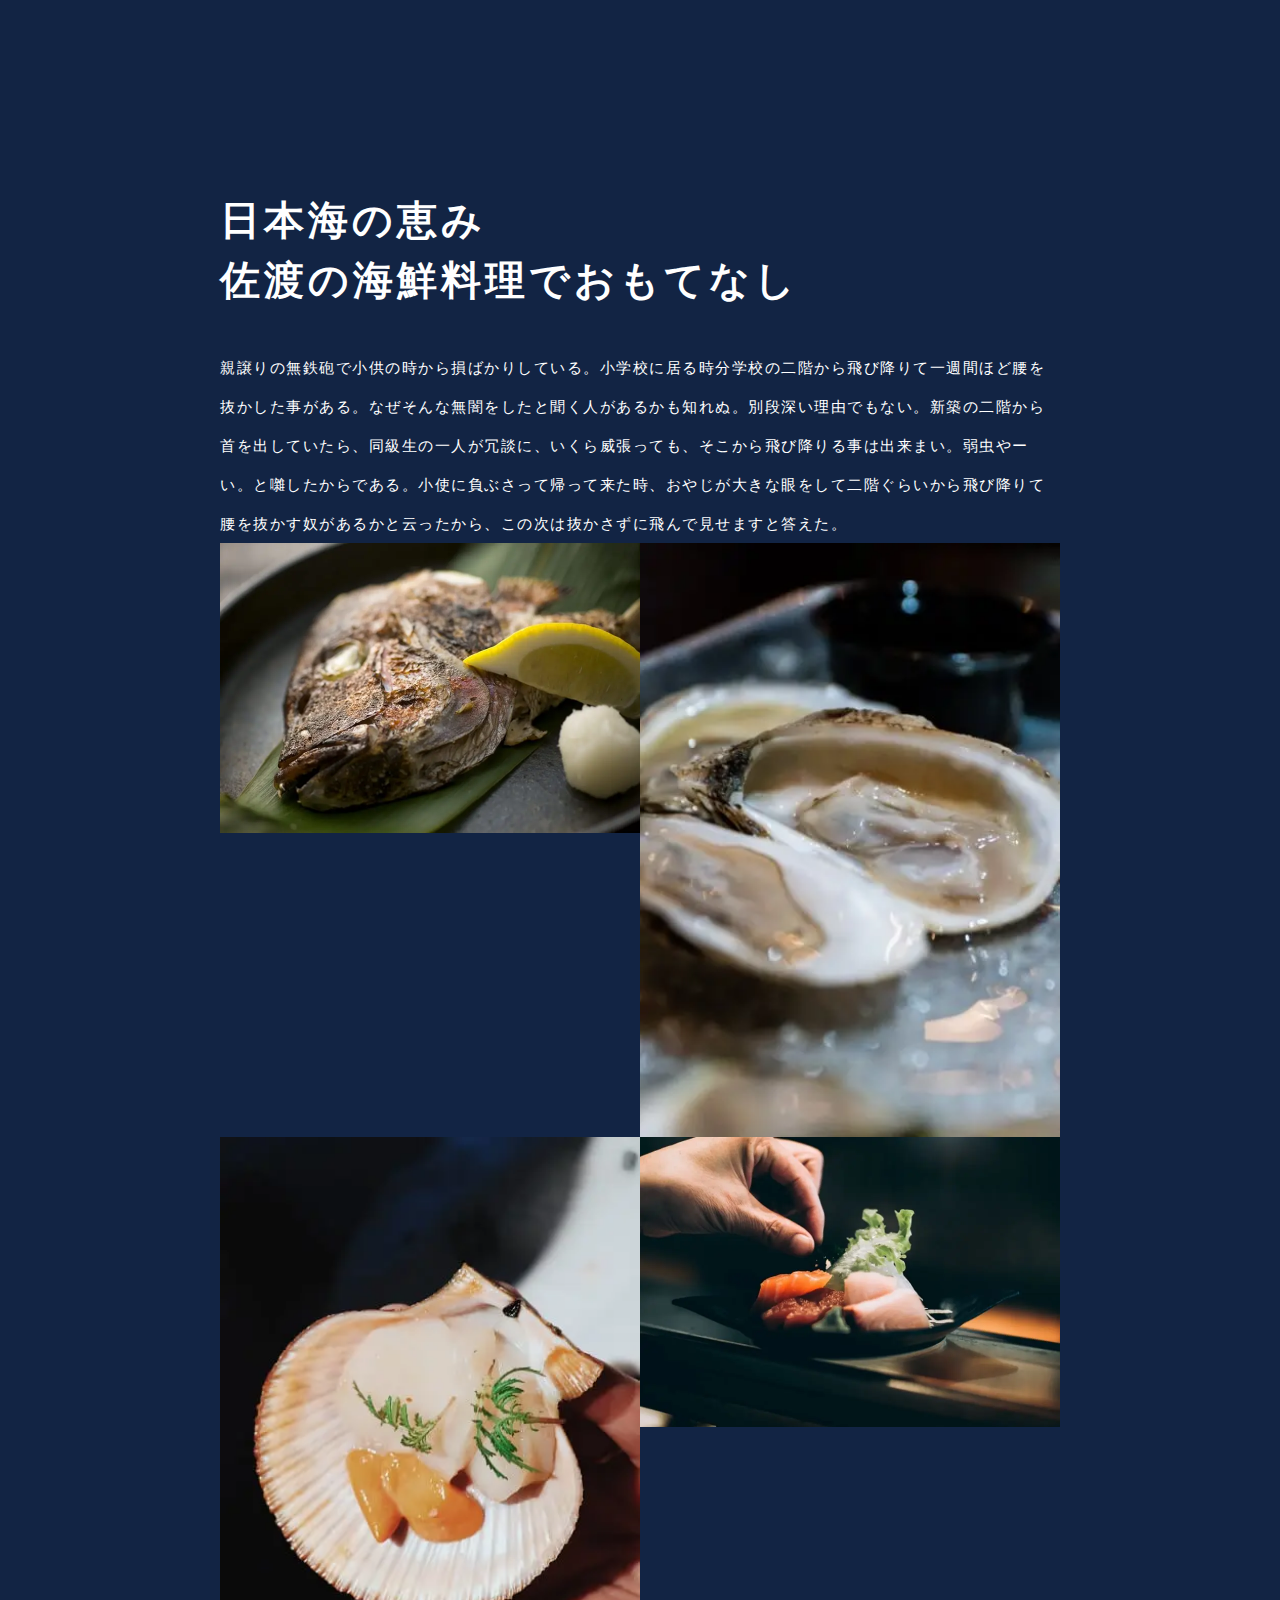
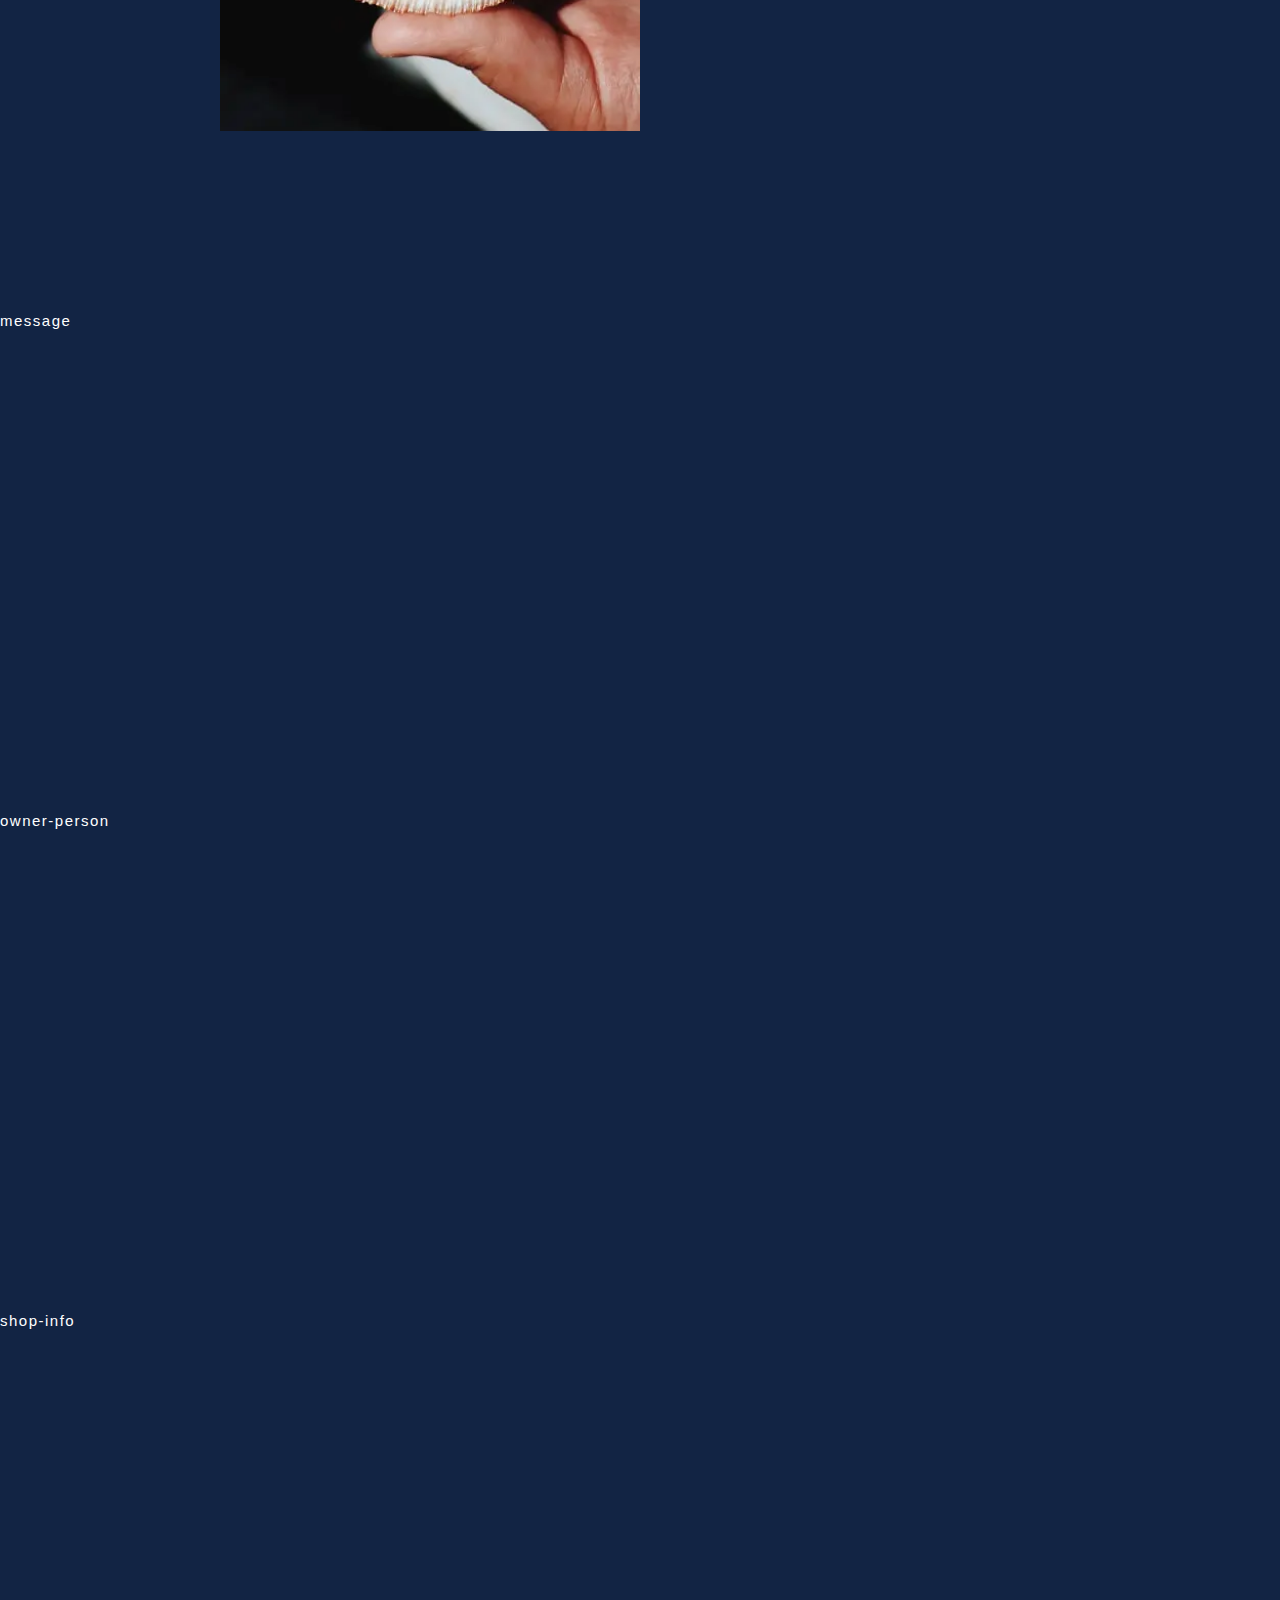
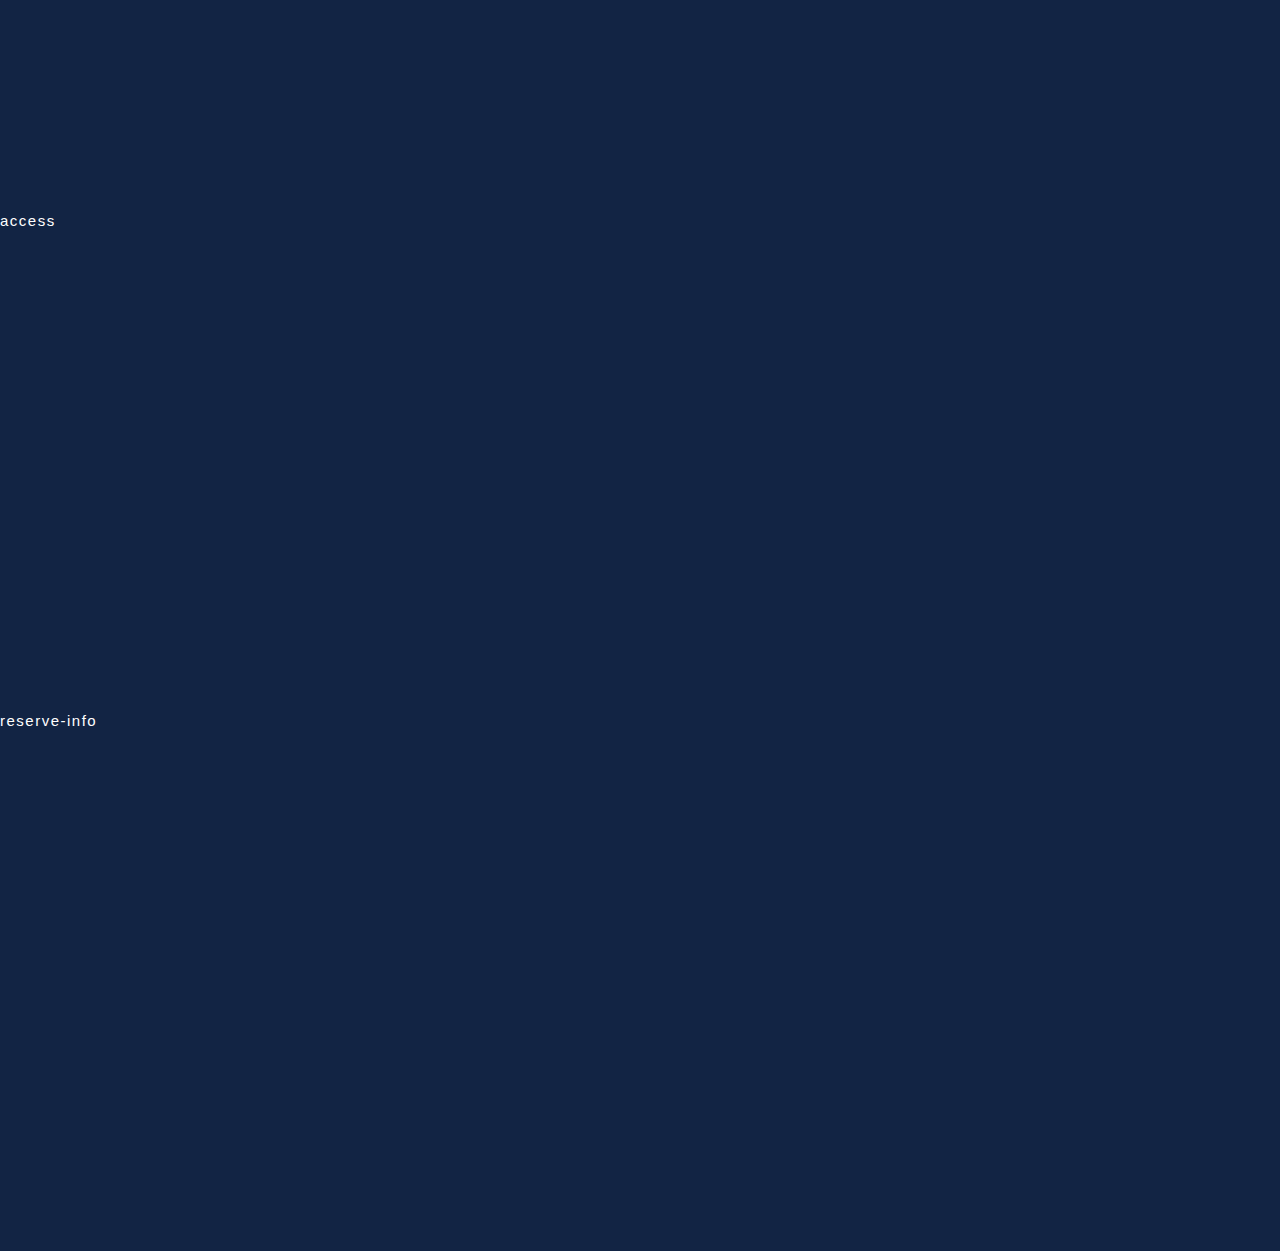
==== commit 9ecbc7b9: "gridlarge" ====
--- a/index.html
+++ b/index.html
@@ -110,9 +110,10 @@
                         </p>
                     </div>
                 </div>
+                <!-- 8 grid -->
                 <div class="p-section c-width">
                     <div class="c-grid-images">
-                        <div class="c-gird-images__item">
+                        <div class="c-gird-images__item c-gird-images__item--grid-large">
                             <picture>
                                 <source media="(min-width:768px)"
                                 srcset="images/home/photo_01.jpg.webp 1x, images/home/photo_01@2x.jpg.webp 2x">
@@ -120,6 +121,8 @@
                                 srcset="images/home/photo_01.jpg.webp">
                                 <img src="./images/home/photo_01.jpg.webp" width="840" height="580" alt="焼き魚">
                             </picture>
+                        </div>
+                        <div class="c-gird-images__item">
                             <picture>
                                 <source media="(min-width:768px)"
                                 srcset="images/home/photo_02.jpg.webp 1x, images/home/photo_02@2x.jpg.webp 2x">
@@ -127,6 +130,8 @@
                                 srcset="images/home/photo_02.jpg.webp">
                                 <img src="./images/home/photo_02.jpg.webp" width="410" height="580" alt="牡蠣">
                             </picture>
+                        </div>
+                        <div class="c-gird-images__item">
                             <picture>
                                 <source media="(min-width:768px)"
                                 srcset="images/home/photo_03.jpg.webp 1x, images/home/photo_03@2x.jpg.webp 2x">
@@ -134,6 +139,8 @@
                                 srcset="images/home/photo_03.jpg.webp">
                                 <img src="./images/home/photo_03.jpg.webp" width="410" height="580" alt="ホタテ">
                             </picture>
+                        </div>
+                        <div class="c-gird-images__item c-gird-images__item--grid-large">
                             <picture>
                                 <source media="(min-width:768px)"
                                 srcset="images/home/photo_04.jpg.webp 1x, images/home/photo_04@2x.jpg.webp 2x">
@@ -142,7 +149,6 @@
                                 <img src="./images/home/photo_04.jpg.webp" width="840" height="580" alt="刺身盛り">
                             </picture>
                         </div>
-
                     </div>
                 </div>
             </section>
--- a/css/home.css
+++ b/css/home.css
@@ -121,6 +121,11 @@
   line-height: 2.6;
 }
 
+.c-grid-images {
+  display: grid;
+  grid-template-columns: repeat(2, 1fr);
+}
+
 /*                テキスト装飾
 ======================================================= */
 .text_right, .alignright {
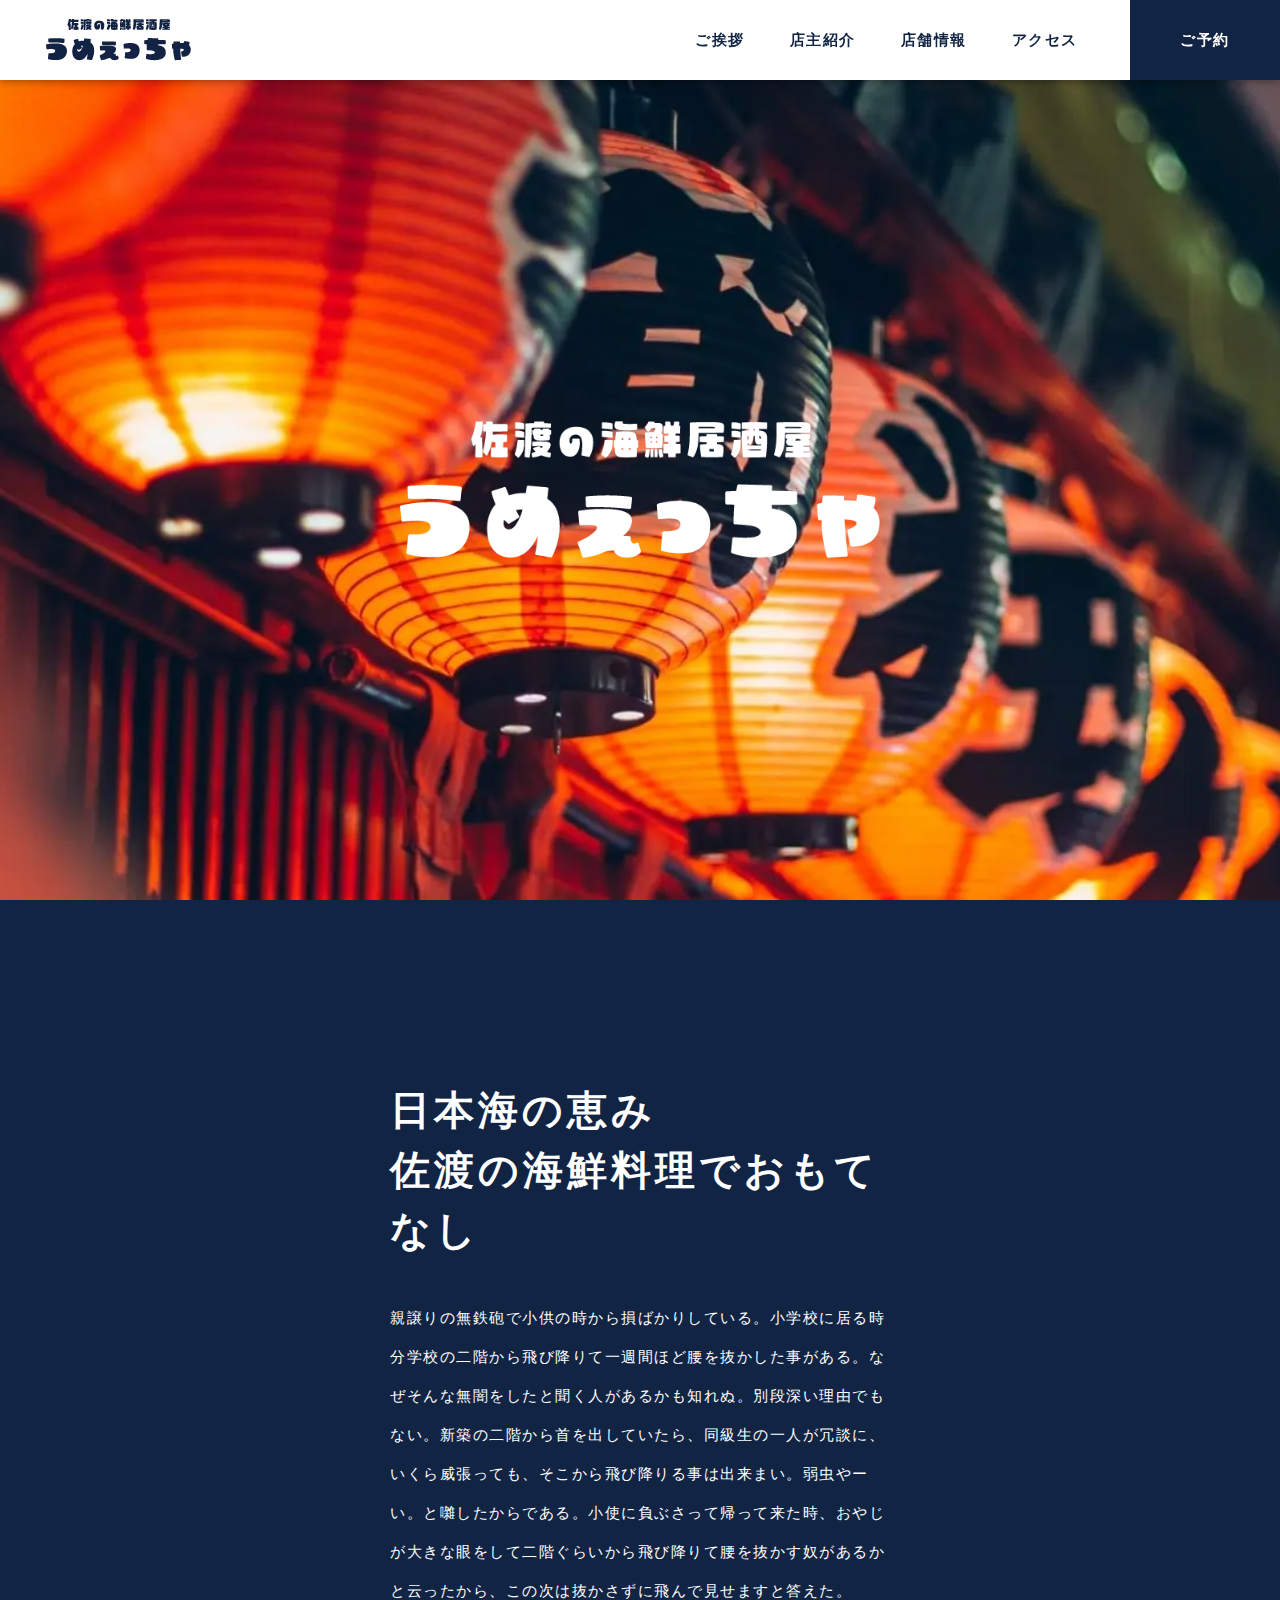
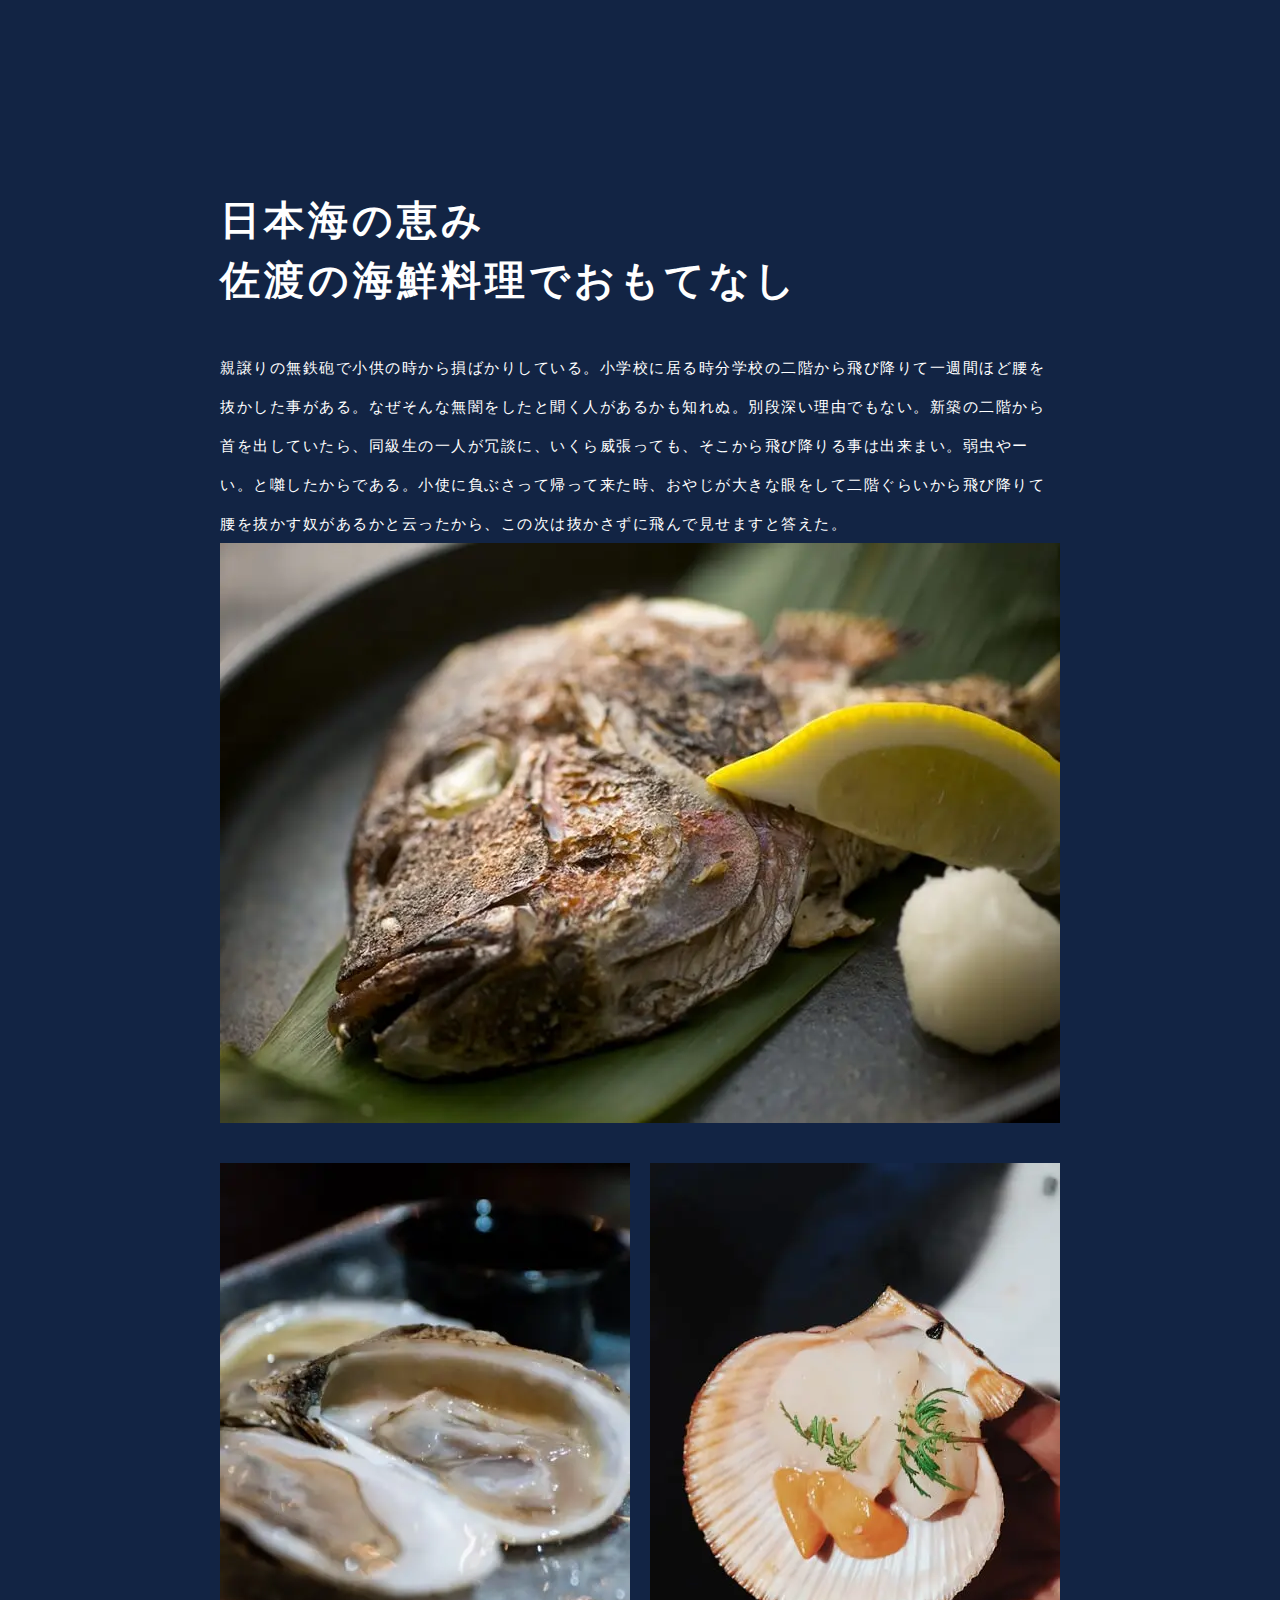
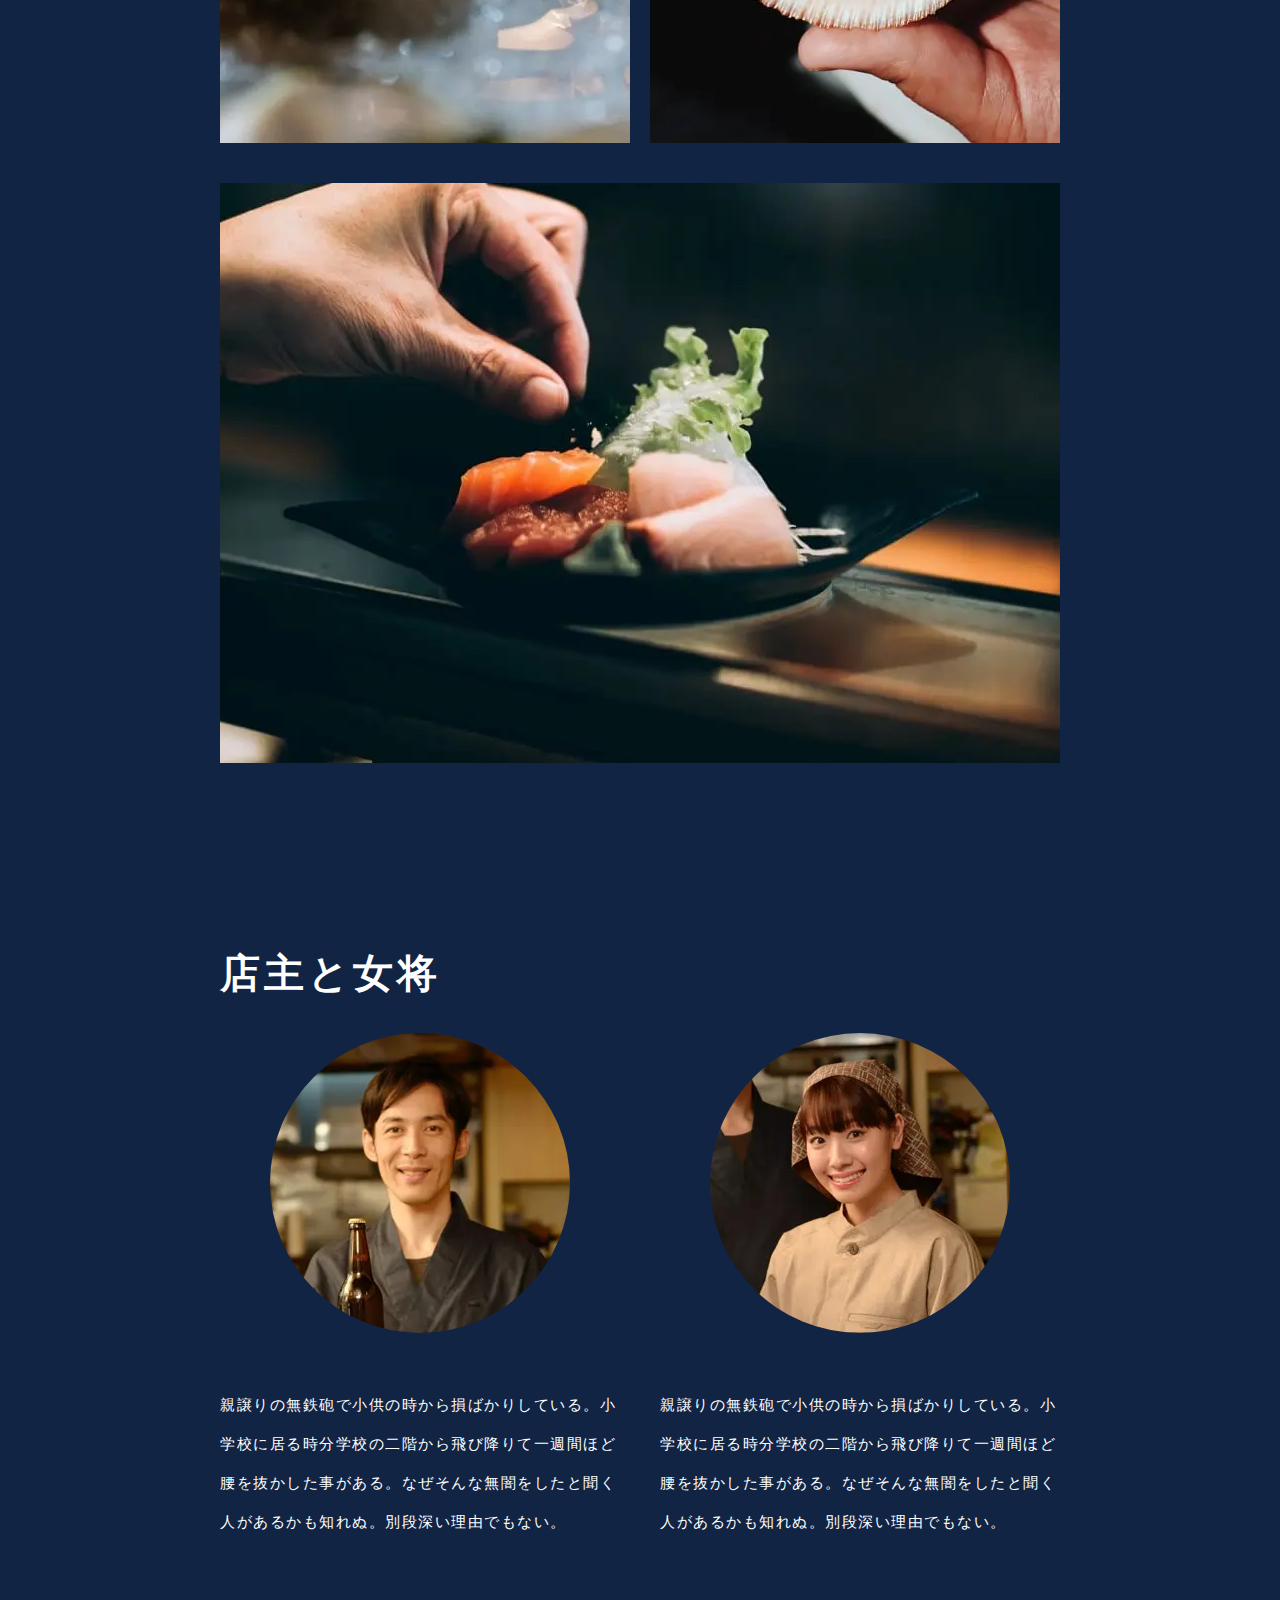
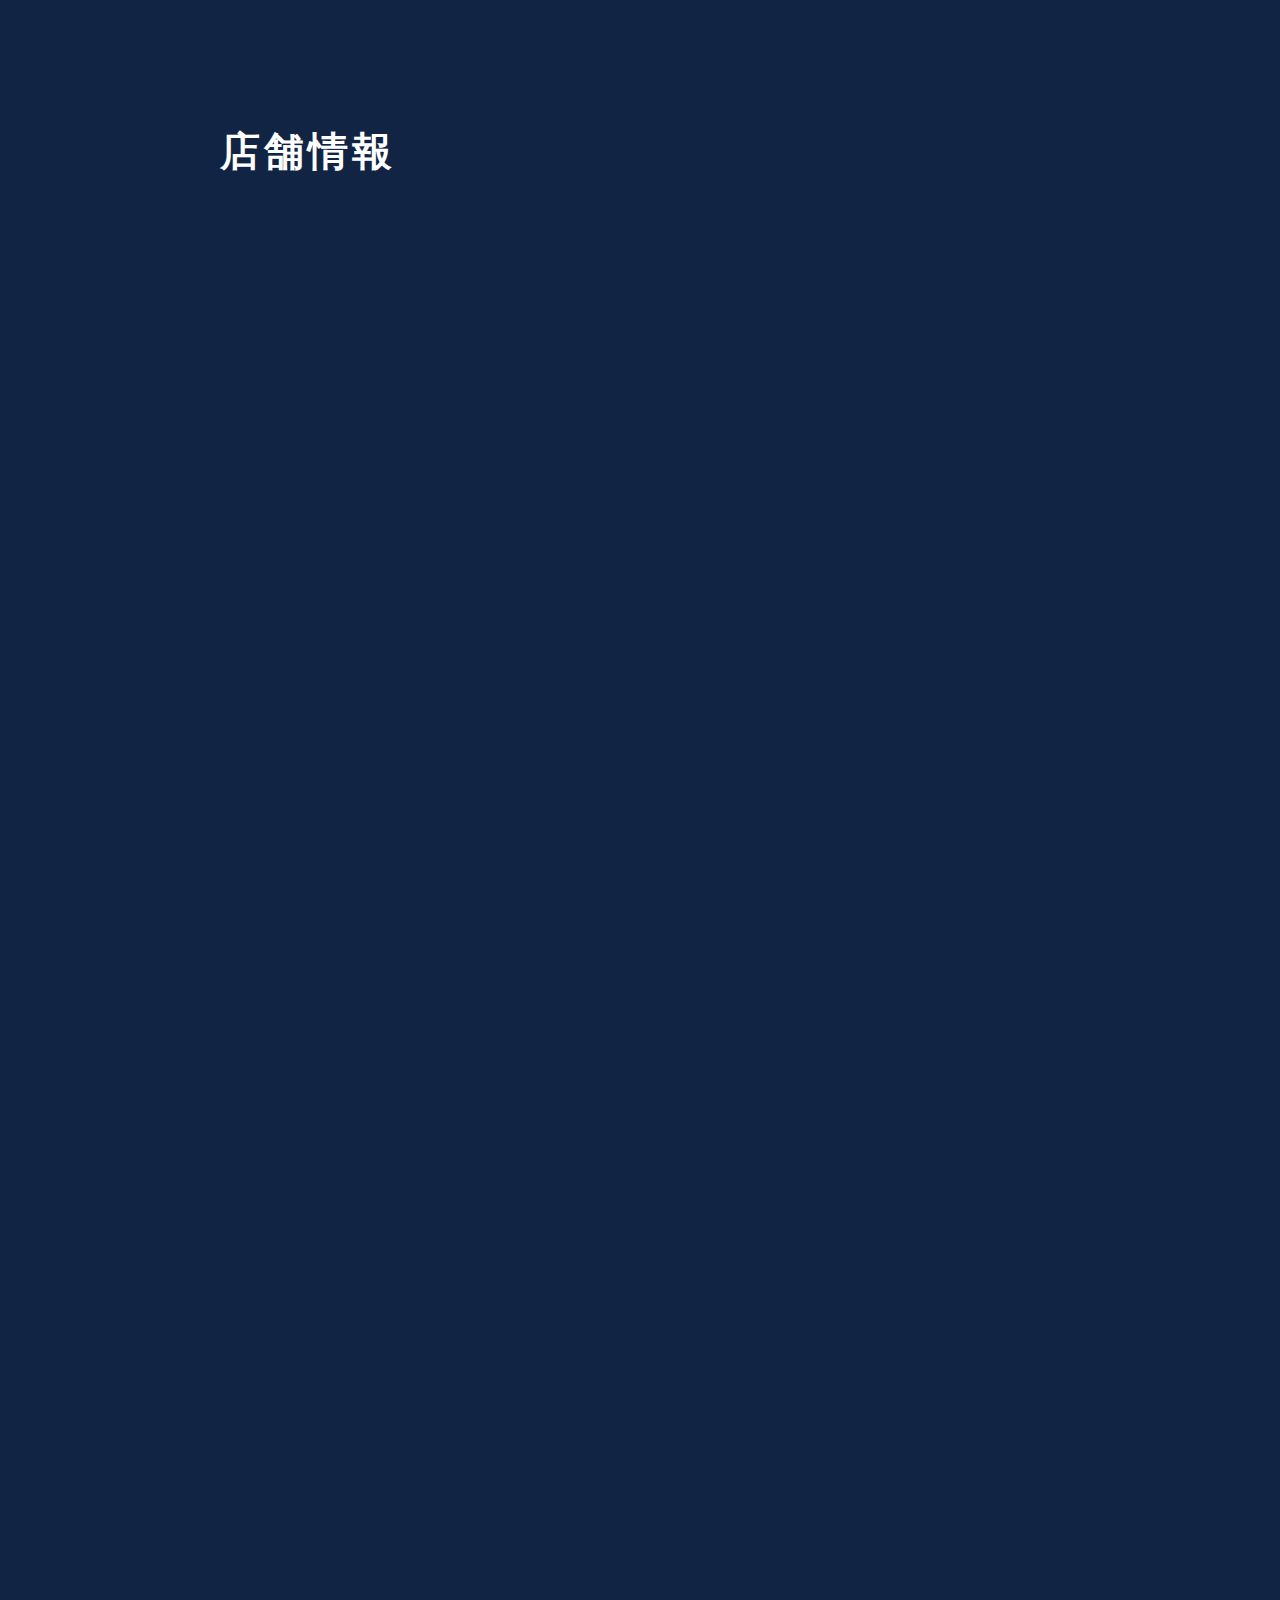
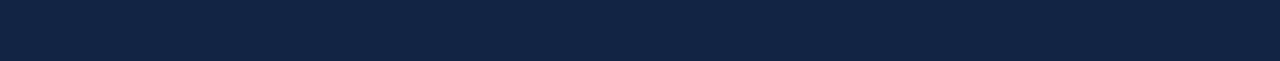
==== commit 309e990d: "test" ====
--- a/index.html
+++ b/index.html
@@ -153,32 +153,53 @@
                 </div>
             </section>
             
-
-
-
-
-
-
-
-
-            <section class="l-section" id="message"  style="height: 500px;">
-                message
-            </section>
-
-            <section class="l-section" id="owner-person"  style="height: 500px;">
-                owner-person
+            <!--  -->
+            <section class="l-section" id="owner-person">
+                <div class="p-section c-width">
+                    <h2 class="c-section-title">店主と女将</h2>
+                    <div class="p-owner-introduction">
+                        <div class="p-owner-introduction__item">
+                            <div class="p-owner-introduction__img">
+                                <picture>
+                                    <source srcset="./images/home/photo_master01.jpg.webp 1x, images/home/photo_master01@2x.jpg.webp 2x">
+                                    <img src="./images/home/photo_master01.jpg" width="300" height="300" alt="店主">
+                                </picture>
+                            </div>
+                            <div class="p-owner-introduction__text">
+                                <p class="c-section-text">
+                                    親譲りの無鉄砲で小供の時から損ばかりしている。小学校に居る時分学校の二階から飛び降りて一週間ほど腰を抜かした事がある。なぜそんな無闇をしたと聞く人があるかも知れぬ。別段深い理由でもない。
+                                </p>
+                            </div>
+                        </div>
+                        <div class="p-owner-introduction__item">
+                            <div class="p-owner-introduction__img">
+                                <picture>
+                                    <source srcset="./images/home/photo_master02.jpg.webp 1x, images/home/photo_master02@2x.jpg.webp 2x">
+                                    <img src="./images/home/photo_master01.jpg" width="300" height="300" alt="女将">
+                                </picture>
+                            </div>
+                            <div class="p-owner-introduction__text">
+                                <p class="c-section-text">
+                                    親譲りの無鉄砲で小供の時から損ばかりしている。小学校に居る時分学校の二階から飛び降りて一週間ほど腰を抜かした事がある。なぜそんな無闇をしたと聞く人があるかも知れぬ。別段深い理由でもない。
+                                </p>
+                            </div>
+                        </div>
+                    </div>
+                </div>
             </section>
 
             <section class="l-section" id="shop-info" style="height: 500px;">
-                shop-info
+                <div class="p-section c-width">
+                    <h2 class="c-section-title">店舗情報</h2>
+                </div>
             </section>
 
             <section class="l-section" id="access" style="height: 500px;">
-                access
+             
             </section>
 
             <section class="l-section" id="reserve-info" style="height: 500px;">
-                reserve-info
+                
             </section>
         </main>
 
--- a/css/home.css
+++ b/css/home.css
@@ -21,10 +21,11 @@
 }
 
 body {
-  -webkit-text-size-adjust: 100%; /* 勝手に文字が拡大されるのを防ぐ */
+  -webkit-text-size-adjust: 100%; /* 勝手に文字が拡大されるのを防ぐ http://127.0.0.1:3000/images/home/kv_image_sp.jpg.webp*/
   /* 以下、案件ごとに適宜変更 */
   color: #fff;
-  font-family: "游ゴシック体", YuGothic, "游ゴシック", "Yu Gothic", "メイリオ", sans-serif;
+  font-family: "游ゴシック体", YuGothic, "游ゴシック", "Yu Gothic", "メイリオ",
+    sans-serif;
   background-color: #122444;
   font-size: 15px;
   letter-spacing: 0.1em;
@@ -63,7 +64,7 @@
 select,
 button {
   -moz-appearance: none;
-       appearance: none;
+  appearance: none;
   -webkit-appearance: none; /* iOS系のスタイルを外す */
 }
 
@@ -124,19 +125,27 @@
 .c-grid-images {
   display: grid;
   grid-template-columns: repeat(2, 1fr);
+  grid-gap: 40px 20px;
+}
+
+.c-gird-images__item--grid-large {
+  grid-column: span 2;
 }
 
 /*                テキスト装飾
 ======================================================= */
-.text_right, .alignright {
+.text_right,
+.alignright {
   text-align: right;
 }
 
-.text_left, .alignleft {
+.text_left,
+.alignleft {
   text-align: left;
 }
 
-.text_center, .aligncenter {
+.text_center,
+.aligncenter {
   text-align: center;
 }
 
@@ -149,7 +158,8 @@
 }
 
 .mintyo {
-  font-family: "ＭＳ Ｐ明朝", "MS PMincho", "ヒラギノ明朝 Pro W3", "Hiragino Mincho Pro", serif;
+  font-family: "ＭＳ Ｐ明朝", "MS PMincho", "ヒラギノ明朝 Pro W3",
+    "Hiragino Mincho Pro", serif;
 }
 
 /*                utility
@@ -206,4 +216,20 @@
 
 .p-message-text {
   margin-top: 38px;
-}/*# sourceMappingURL=home.css.map */+}
+.p-owner-introduction {
+  margin-top: 30px;
+  display: grid;
+  grid-template-columns: repeat(2, 1fr);
+  grid-gap: 0 40px;
+}
+.p-owner-introduction__text {
+  margin-top: 52px;
+}
+.p-owner-introduction__img {
+  border-radius: 50%;
+  overflow: hidden;
+  max-width: 300px;
+  margin: auto;
+}
+/*# sourceMappingURL=home.css.map */
--- a/css/home_first_view.css
+++ b/css/home_first_view.css
@@ -30,6 +30,15 @@
 ======================================================= */
 .l-wrapper {
   overflow: hidden;
+  padding-top: 80px;
+}
+
+.l-hd {
+  position: fixed;
+  z-index: 99;
+  width: 100%;
+  top: 0;
+  left: 0;
 }
 
 .p-hd {
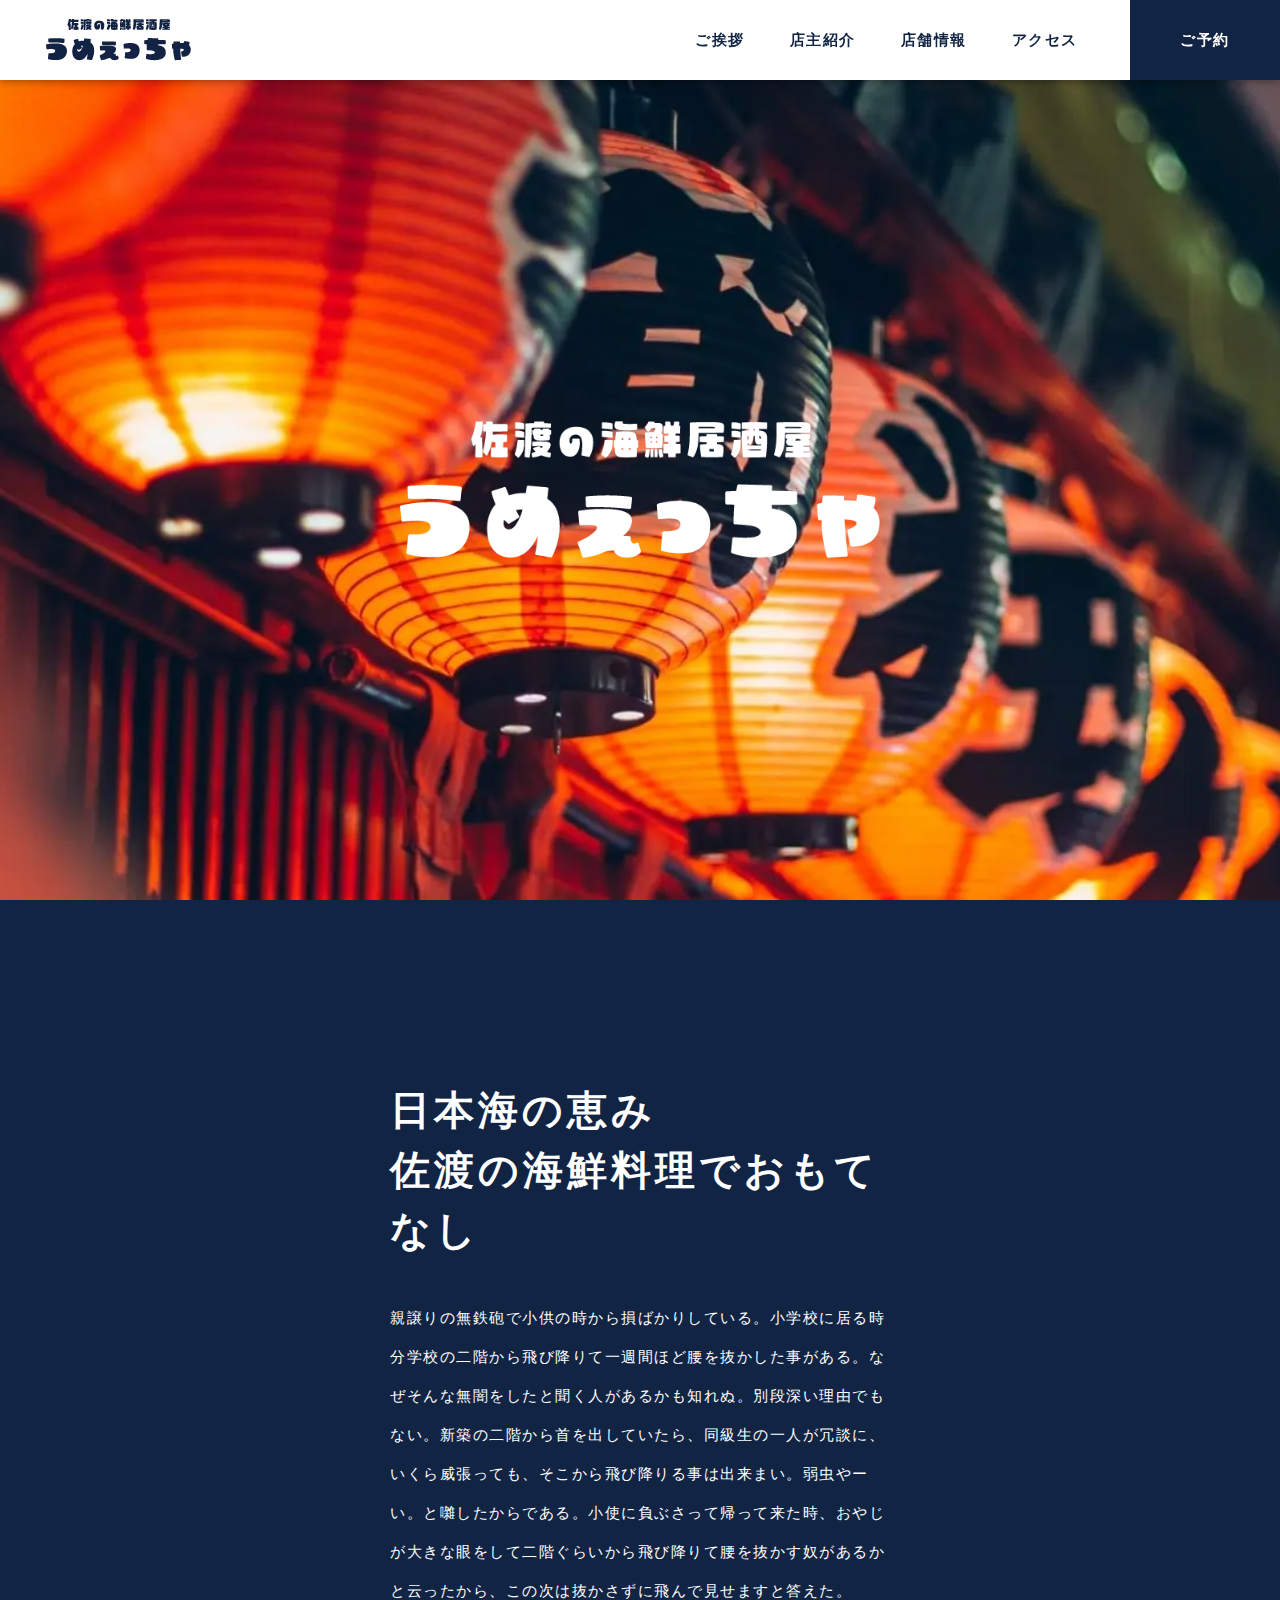
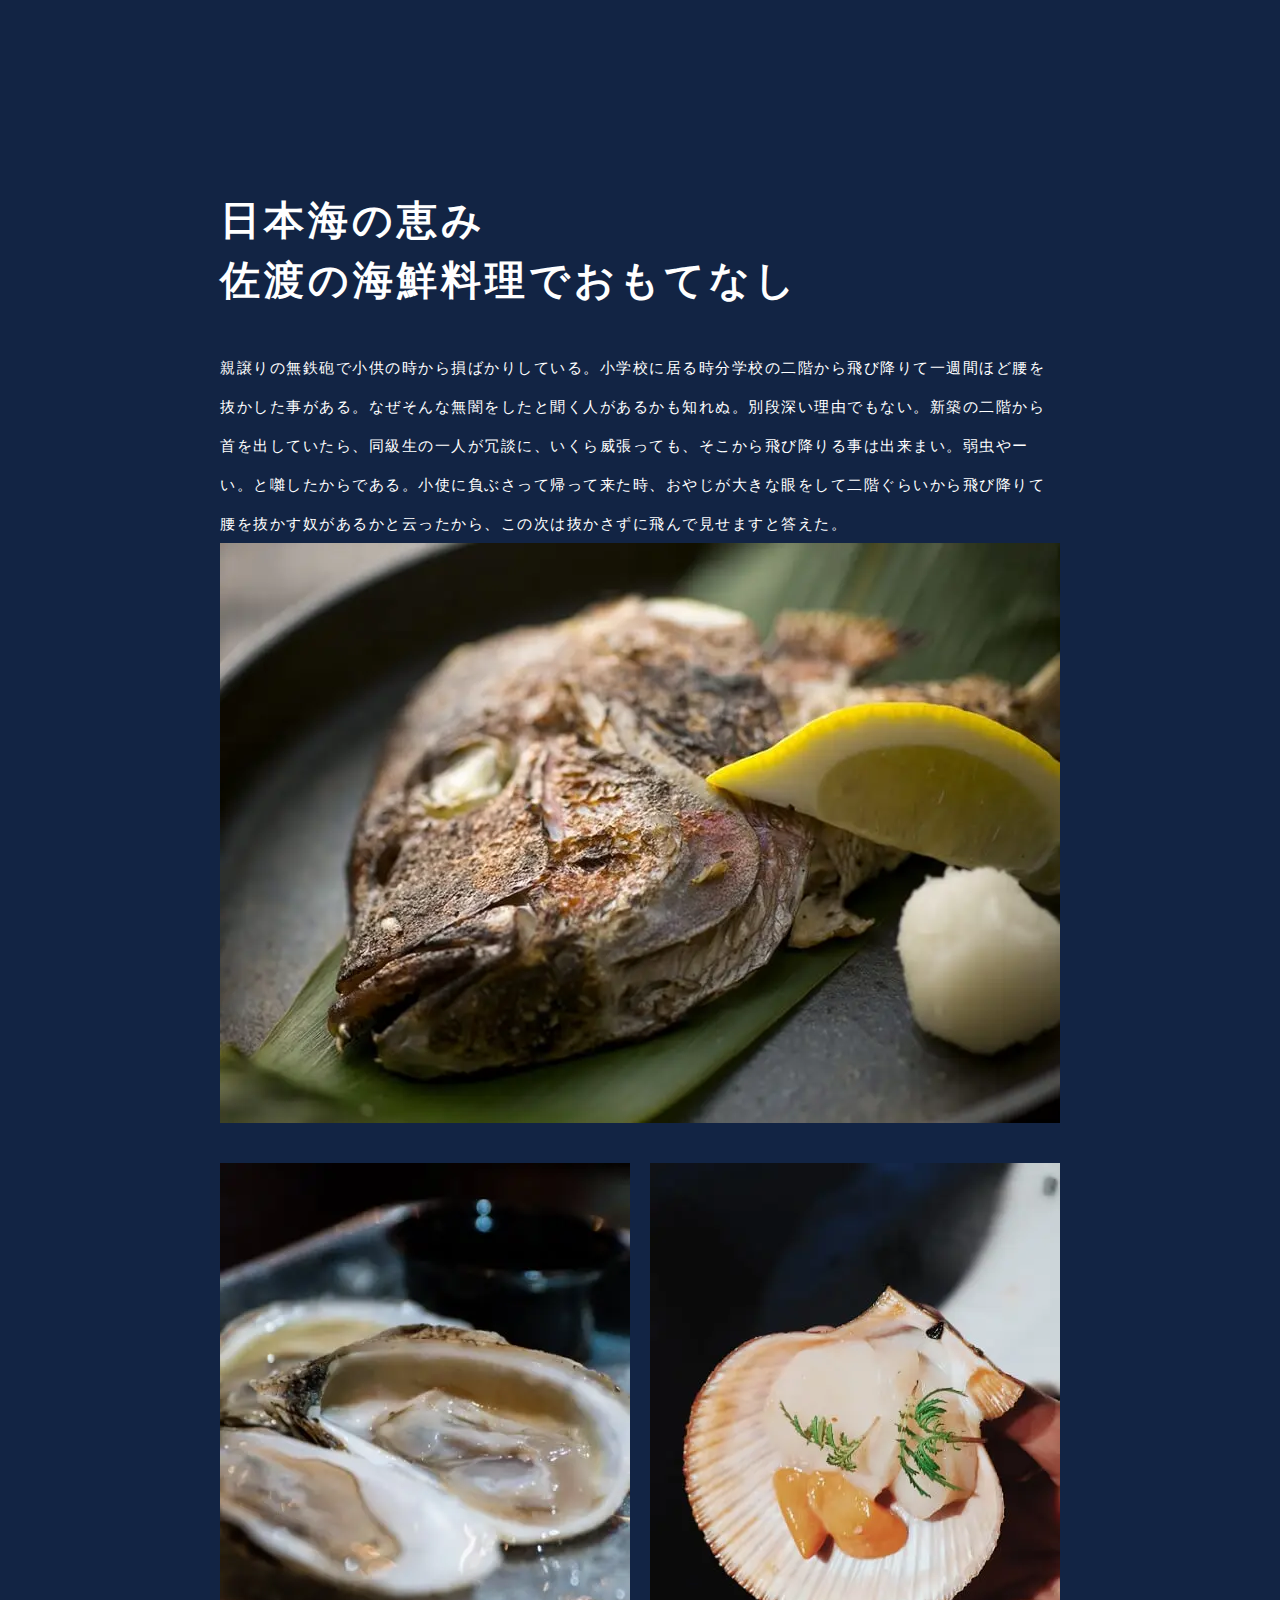
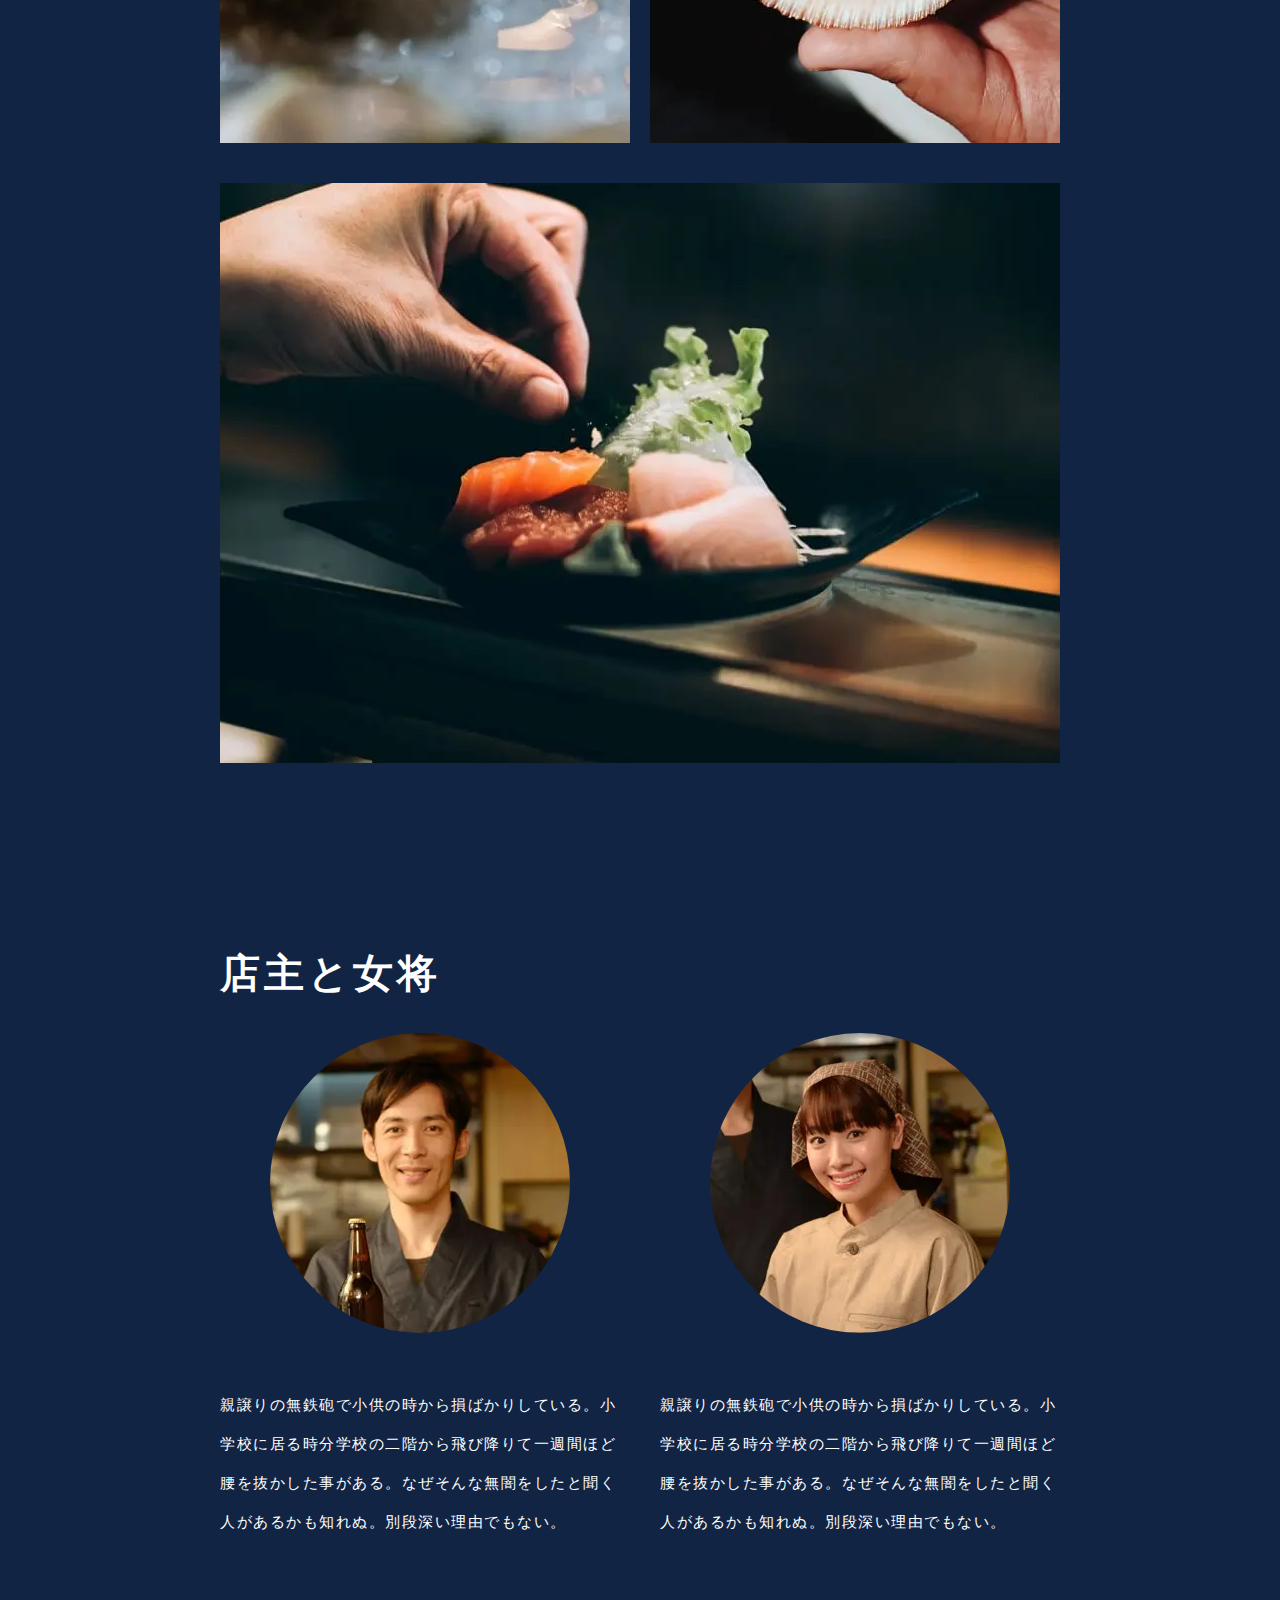
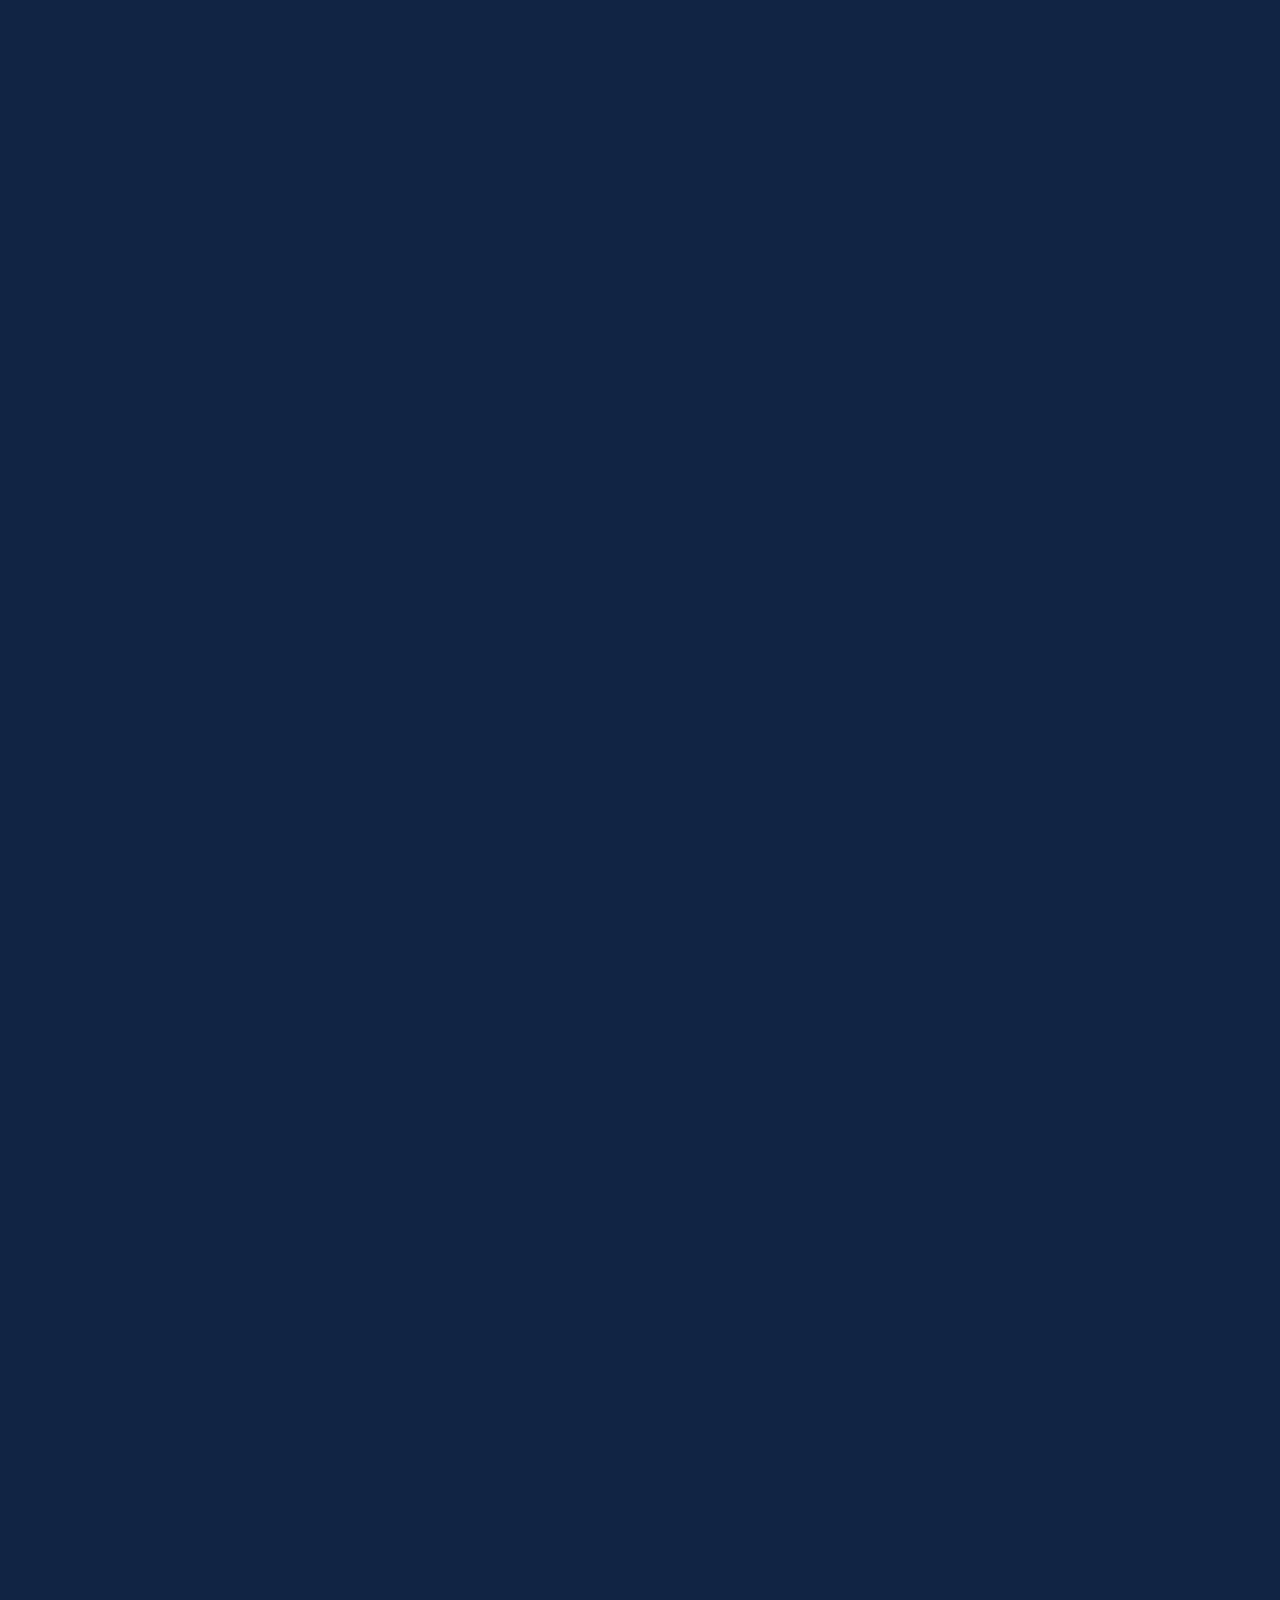
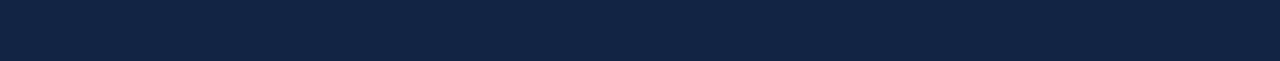
==== commit 4d8675ae: "test" ====
--- a/index.html
+++ b/index.html
@@ -190,7 +190,7 @@
 
             <section class="l-section" id="shop-info" style="height: 500px;">
                 <div class="p-section c-width">
-                    <h2 class="c-section-title">店舗情報</h2>
+                    
                 </div>
             </section>
 
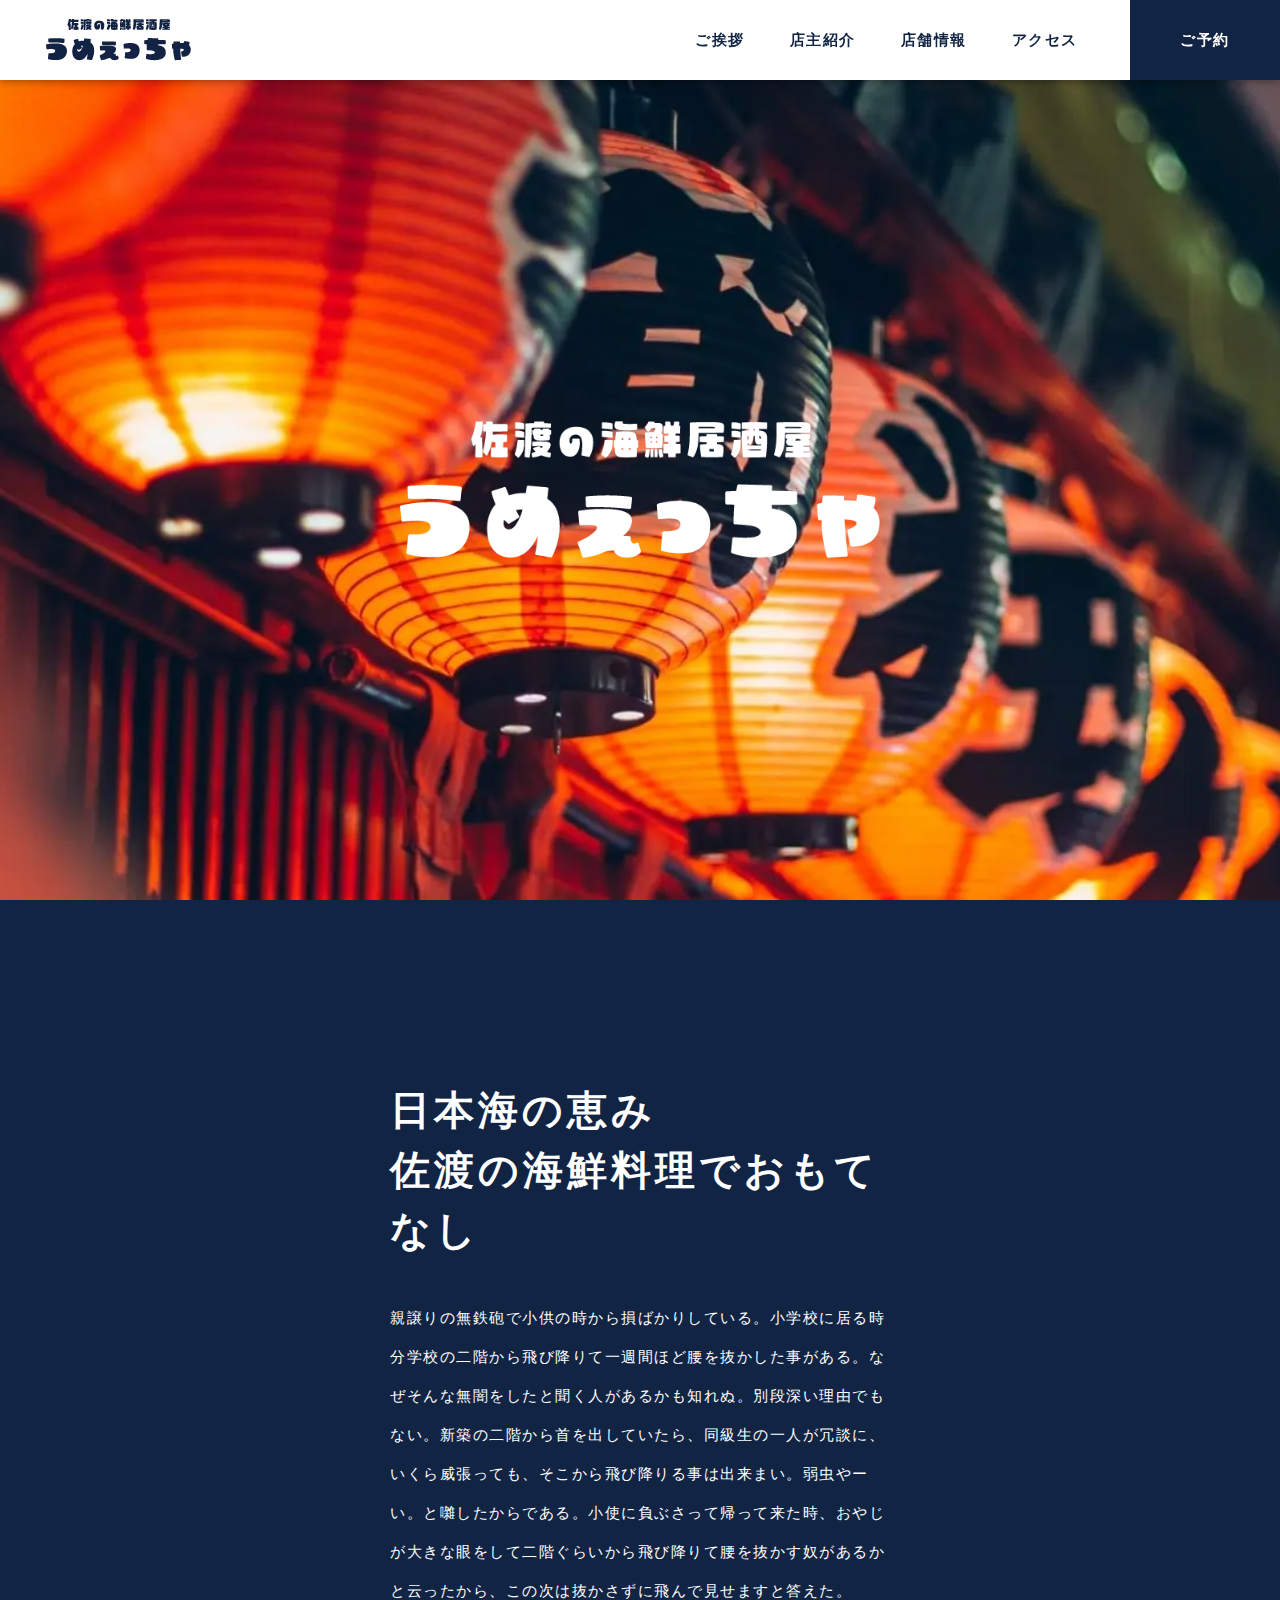
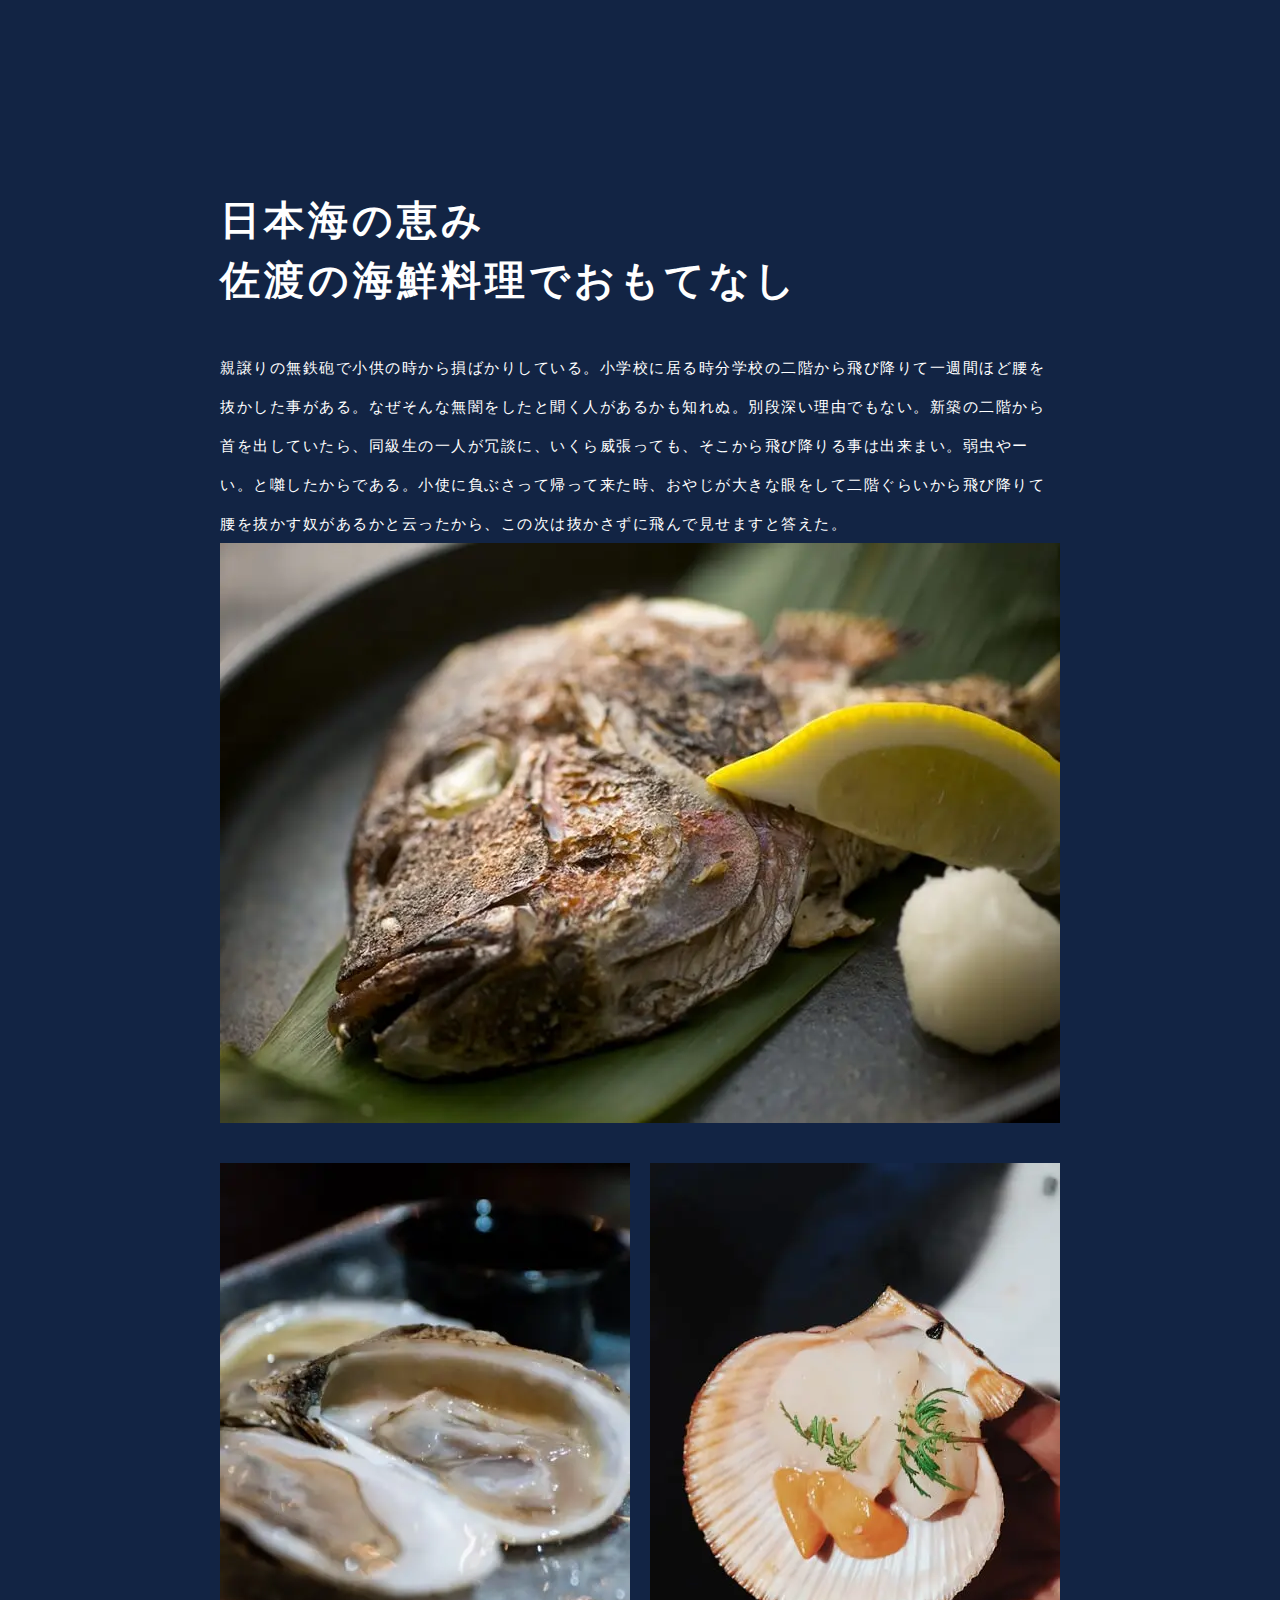
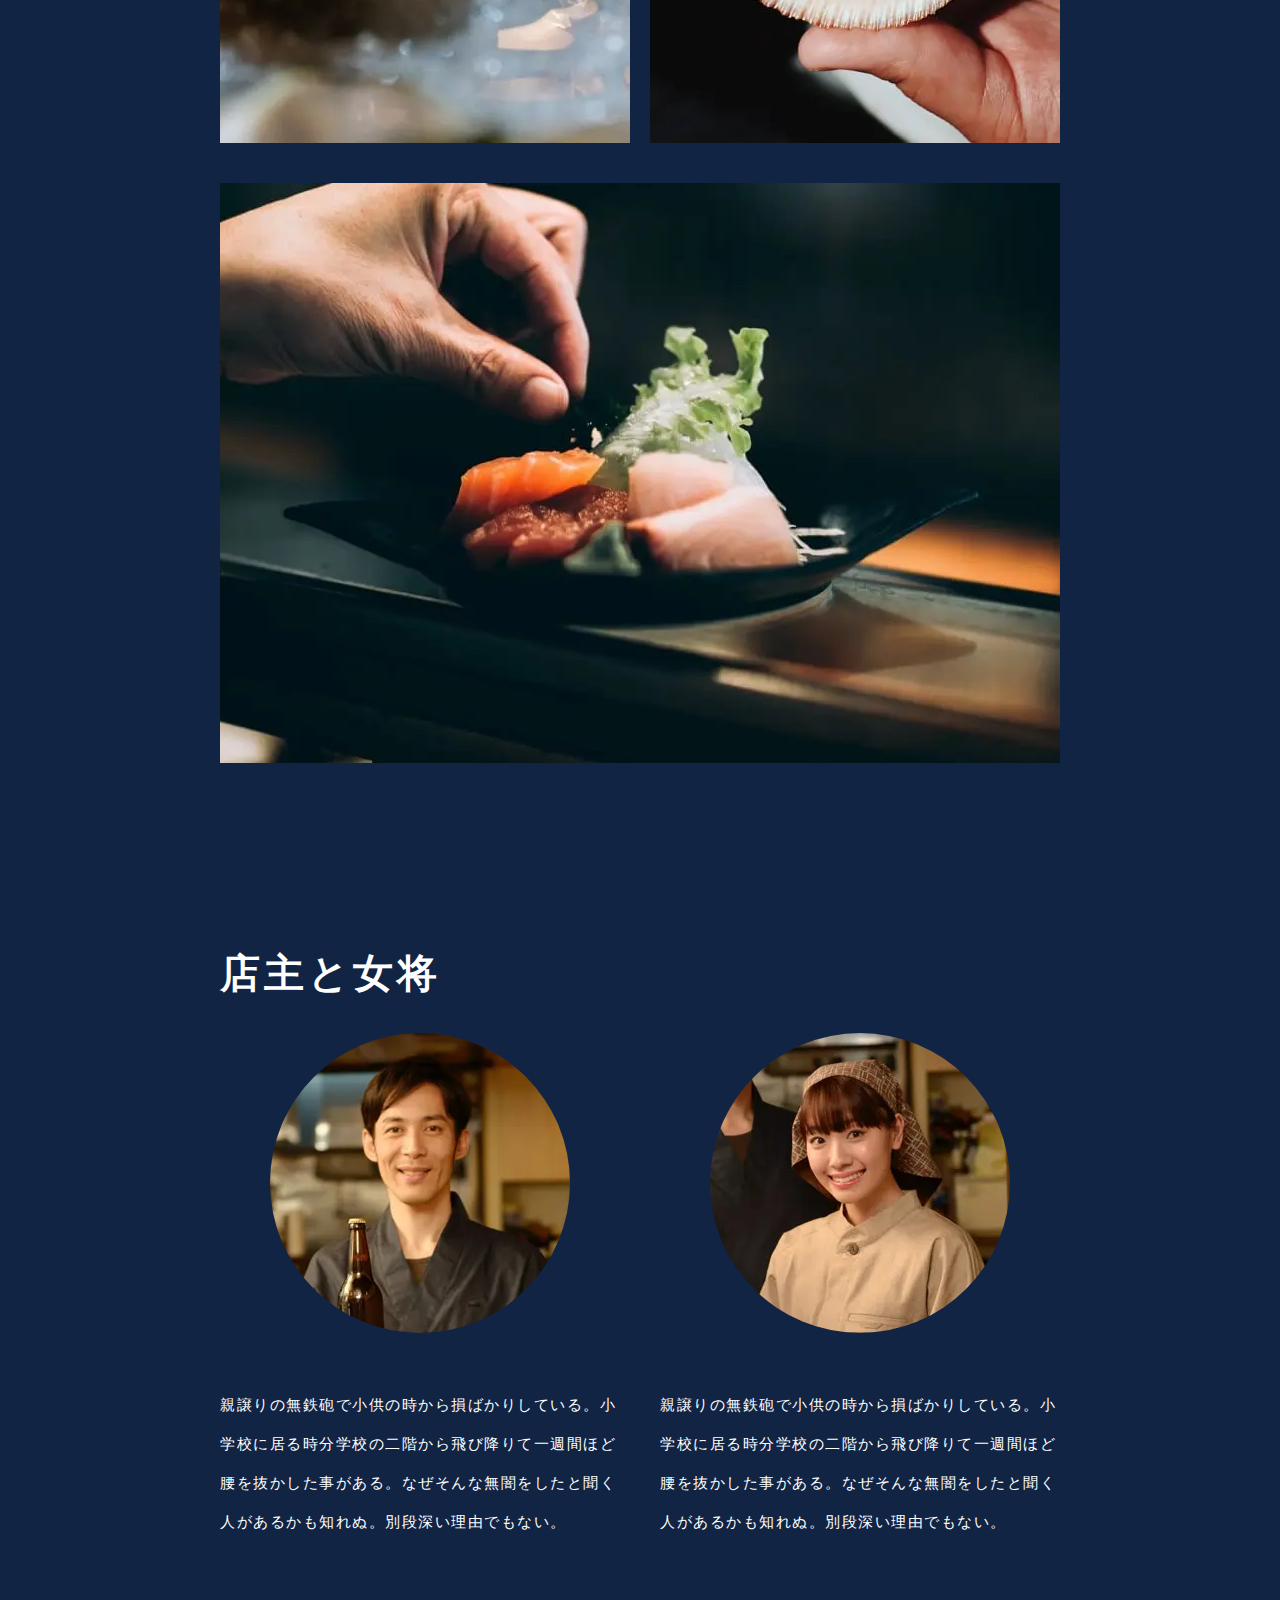
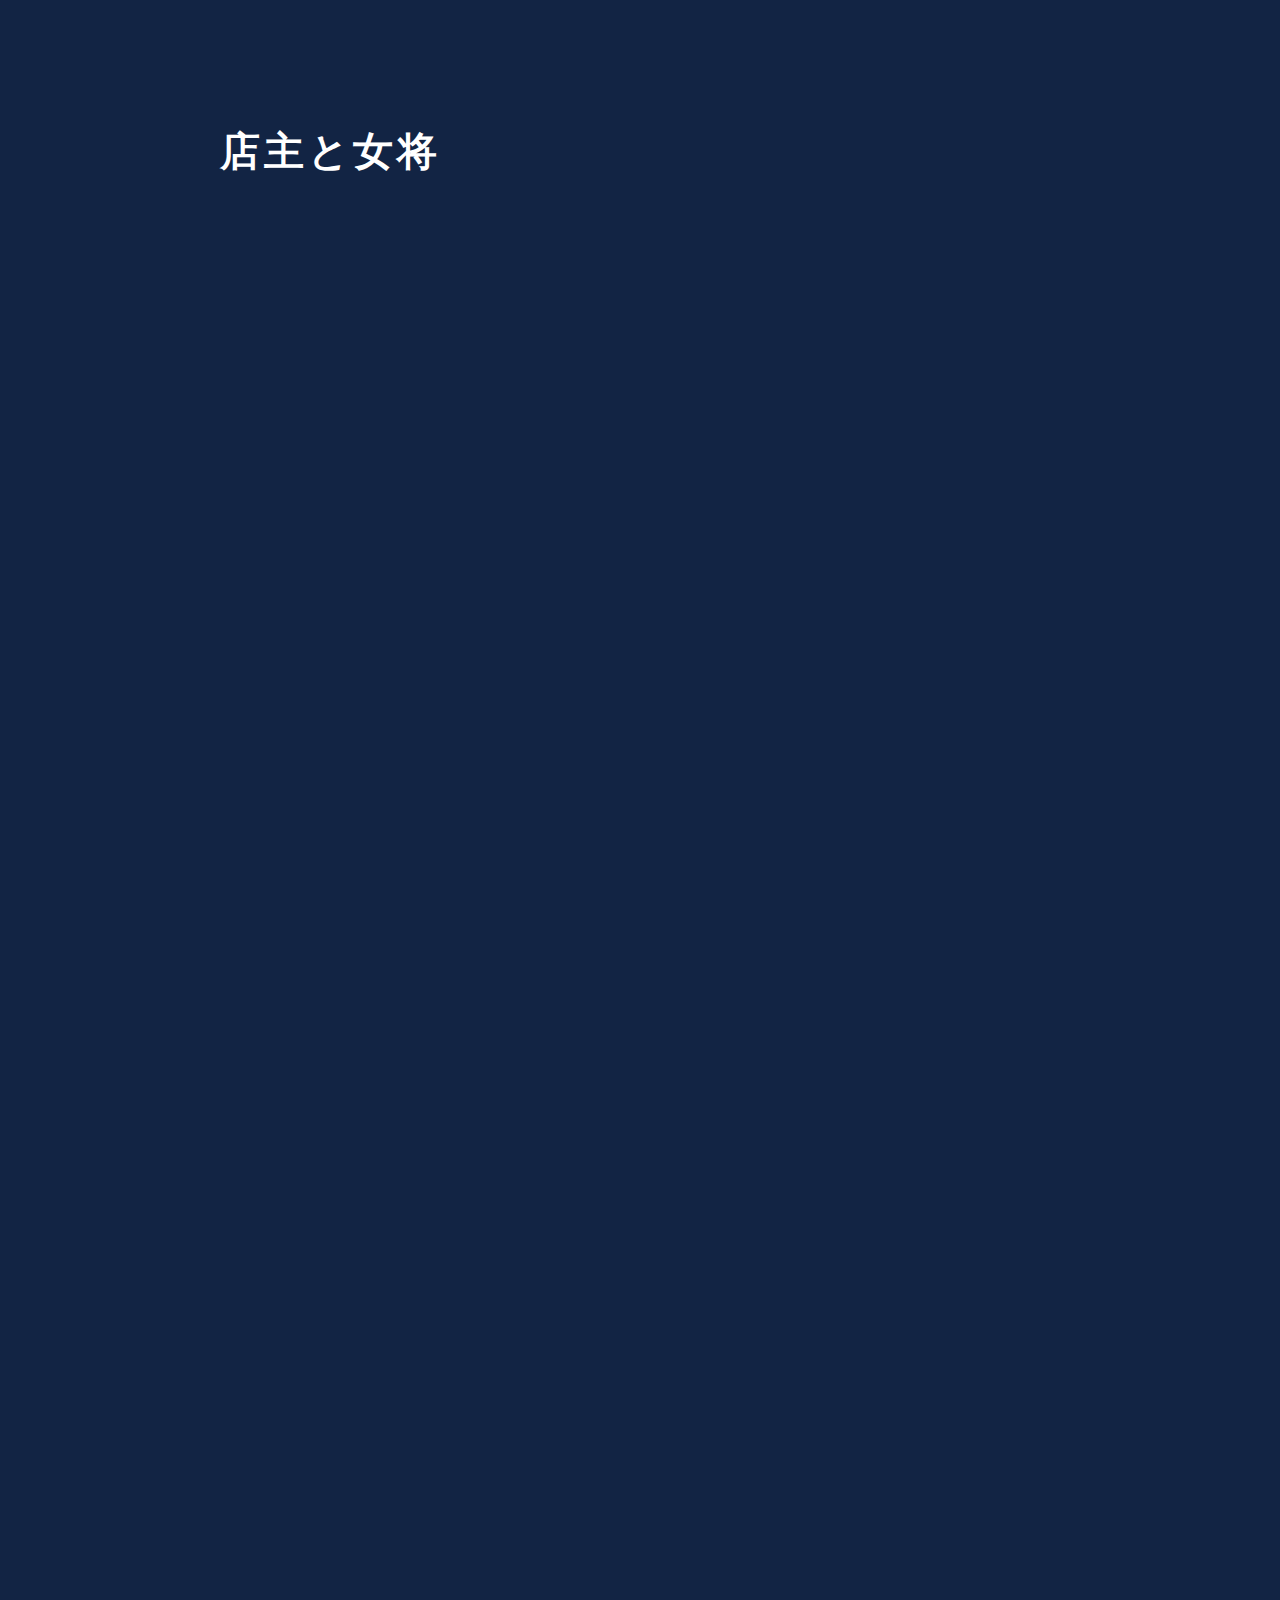
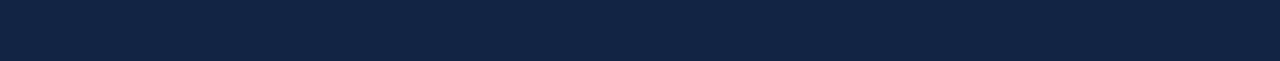
==== commit e78d6a6a: "test" ====
--- a/index.html
+++ b/index.html
@@ -190,6 +190,7 @@
 
             <section class="l-section" id="shop-info" style="height: 500px;">
                 <div class="p-section c-width">
+                    <h2 class="c-section-title">店主と女将</h2>
                     
                 </div>
             </section>
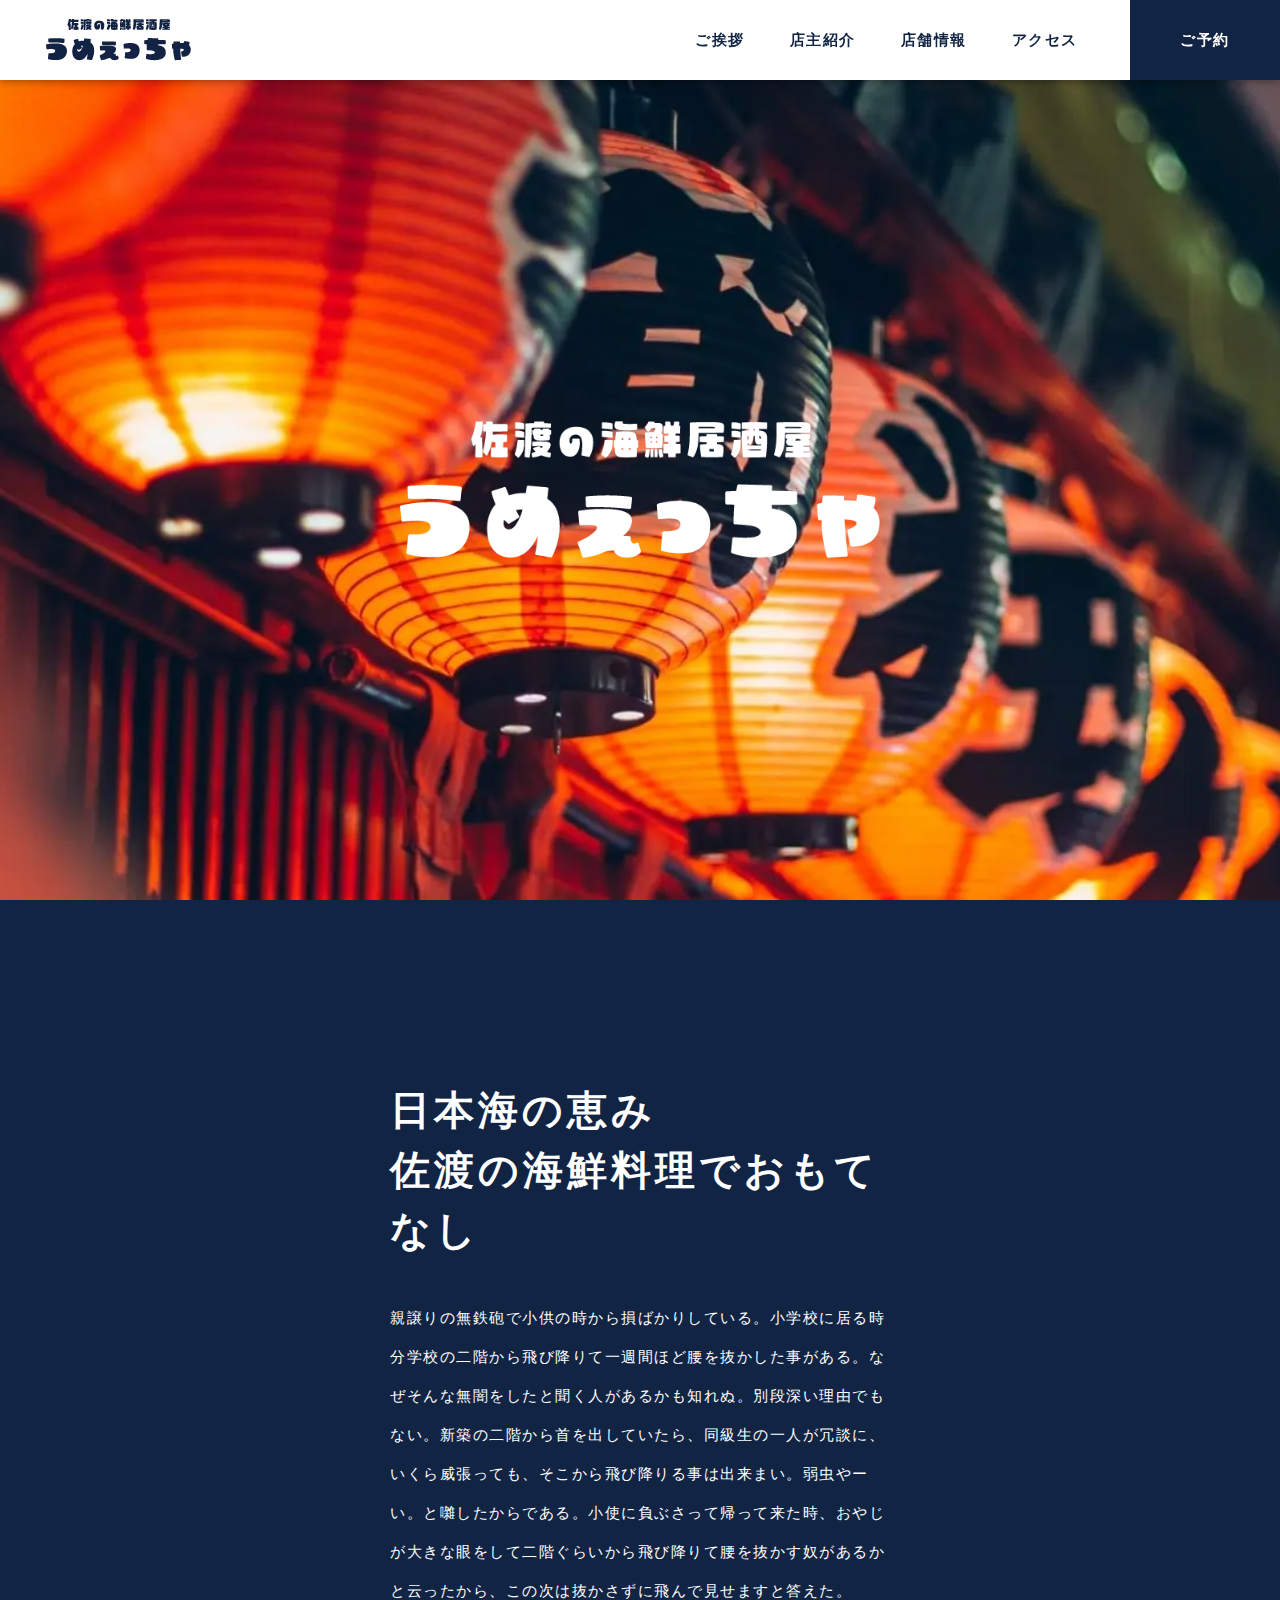
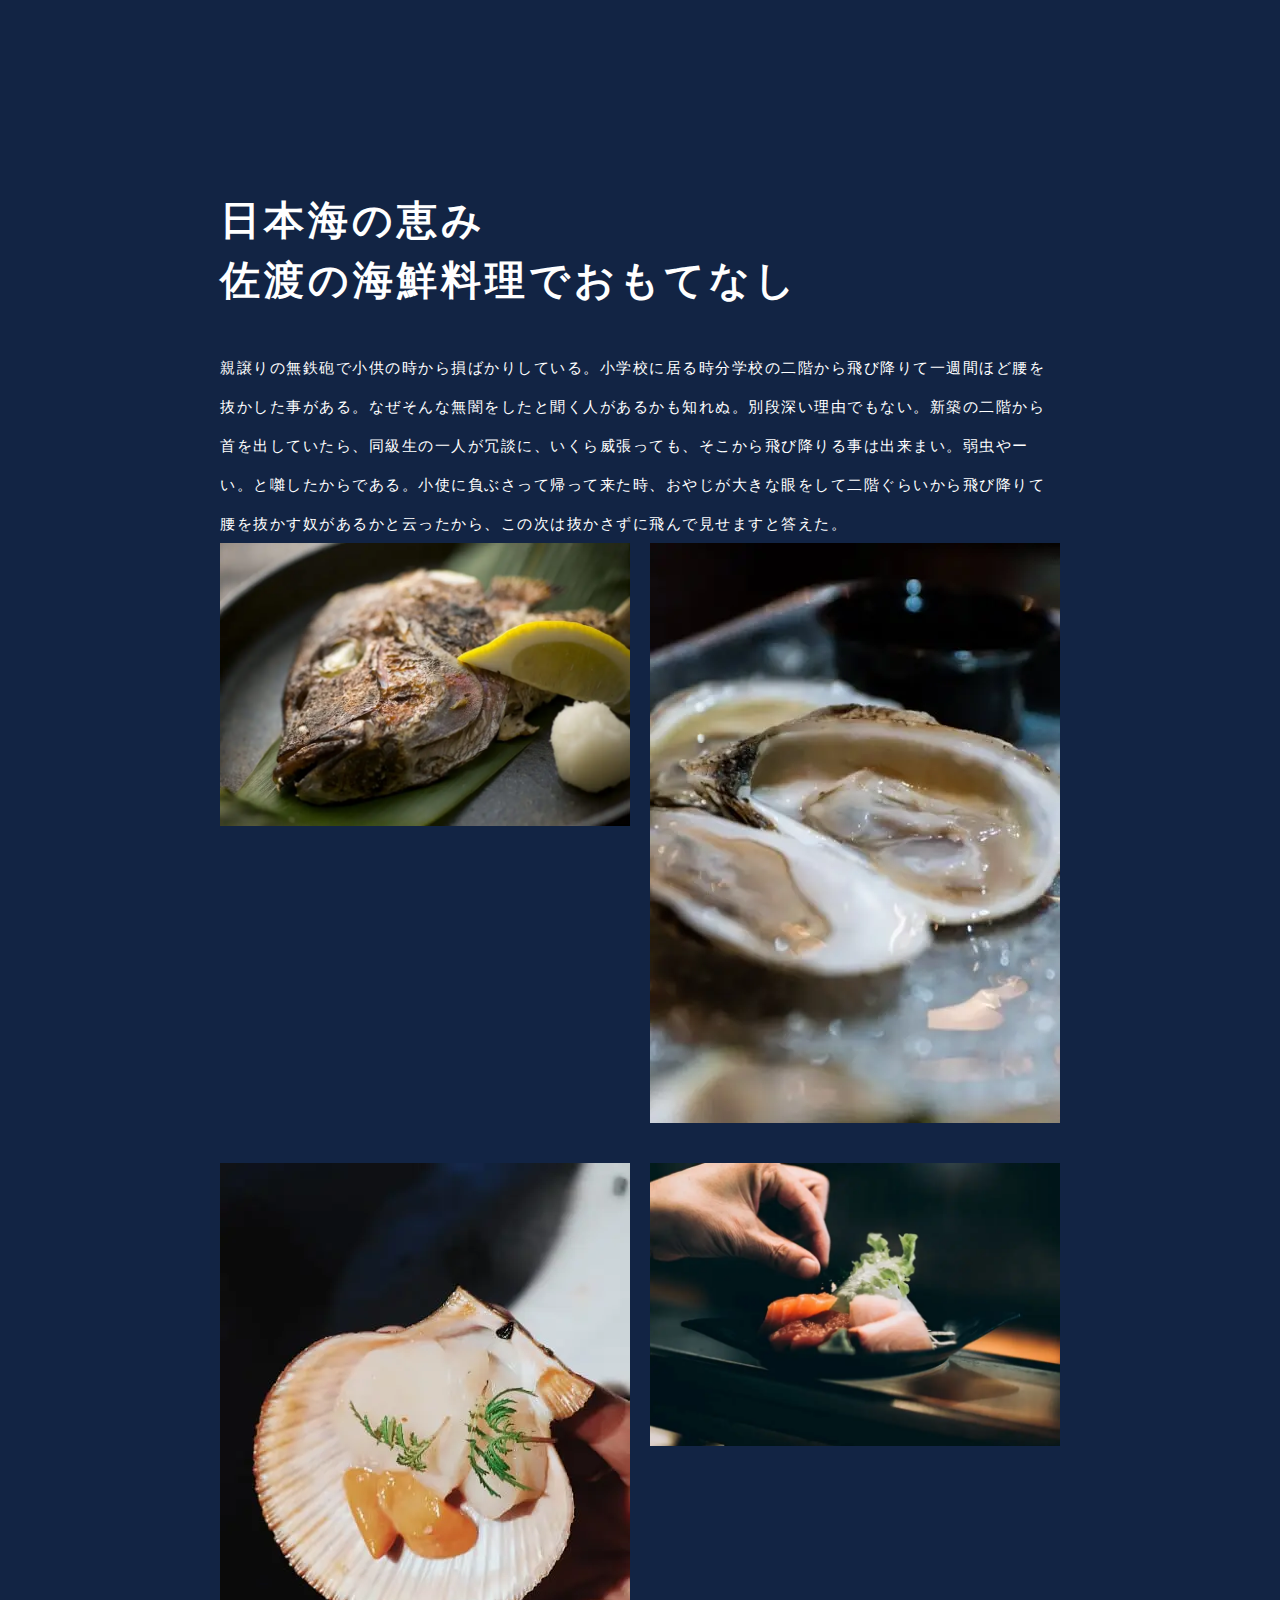
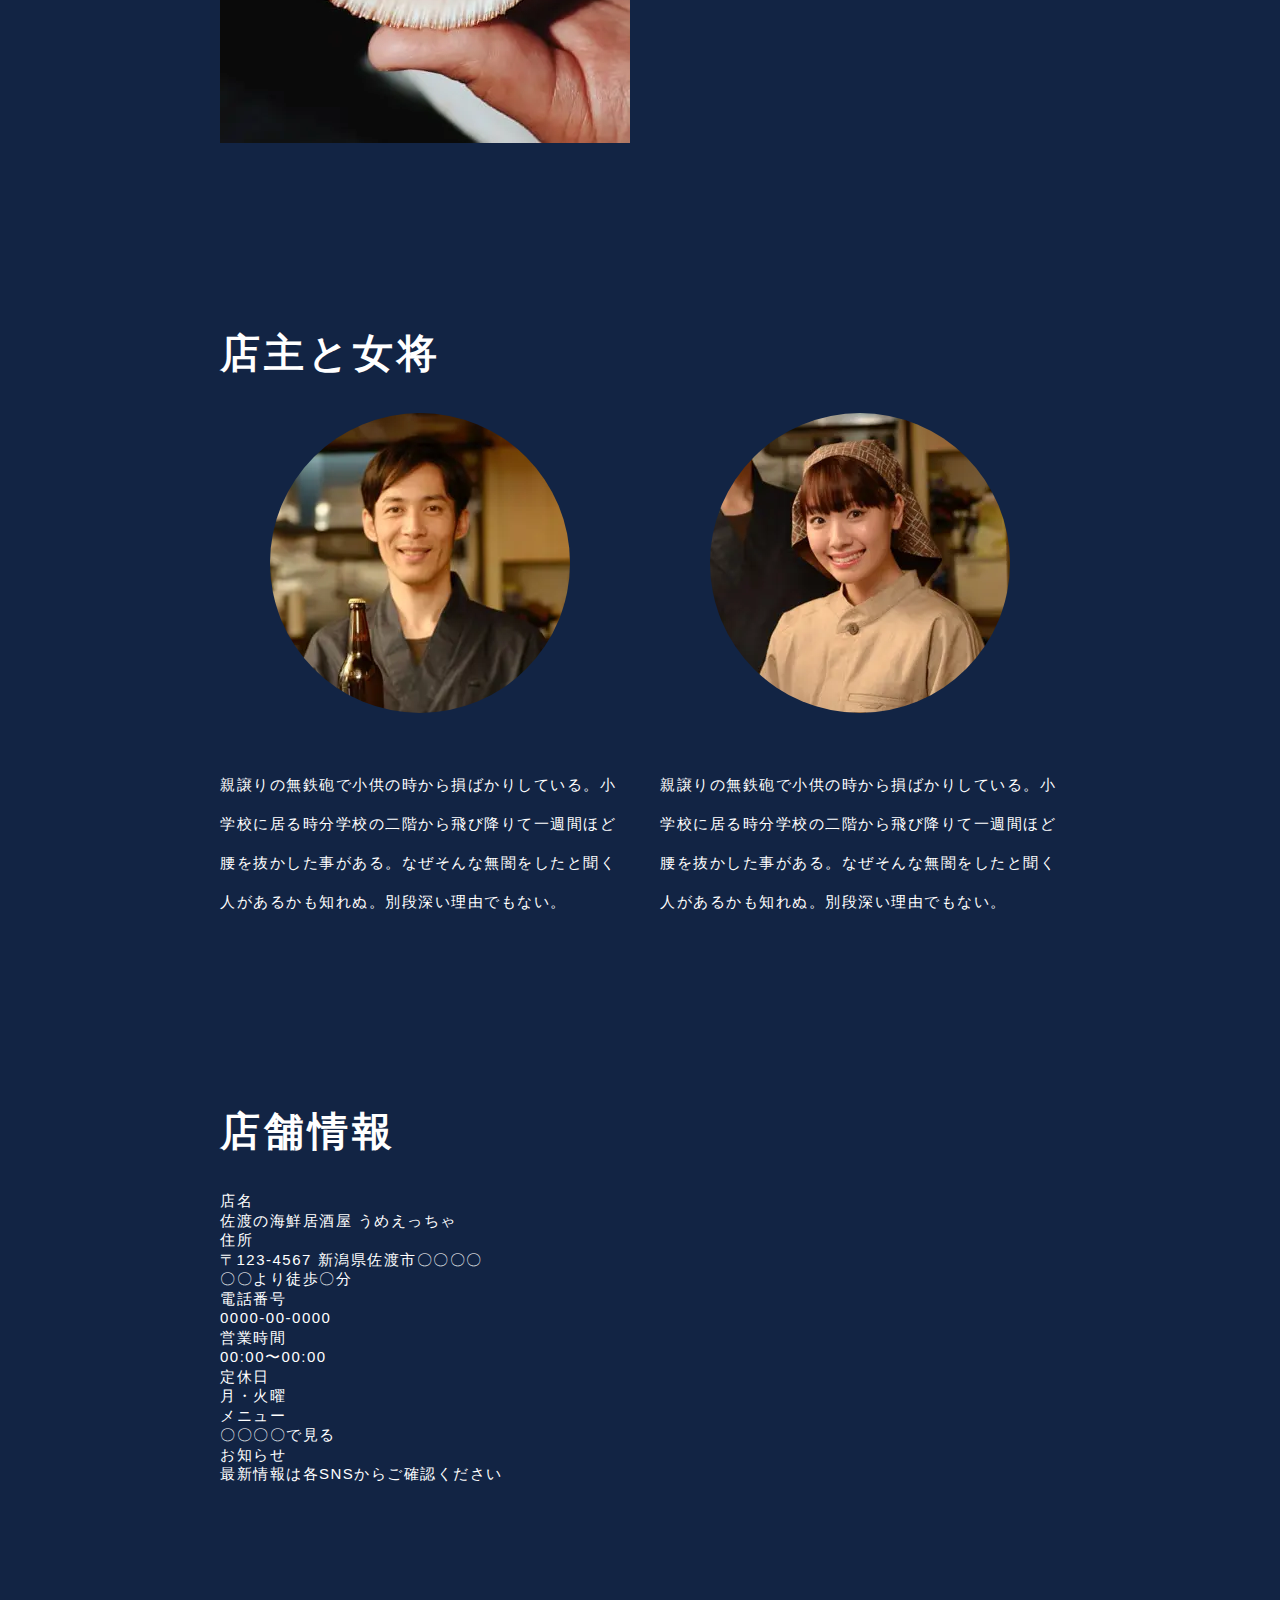
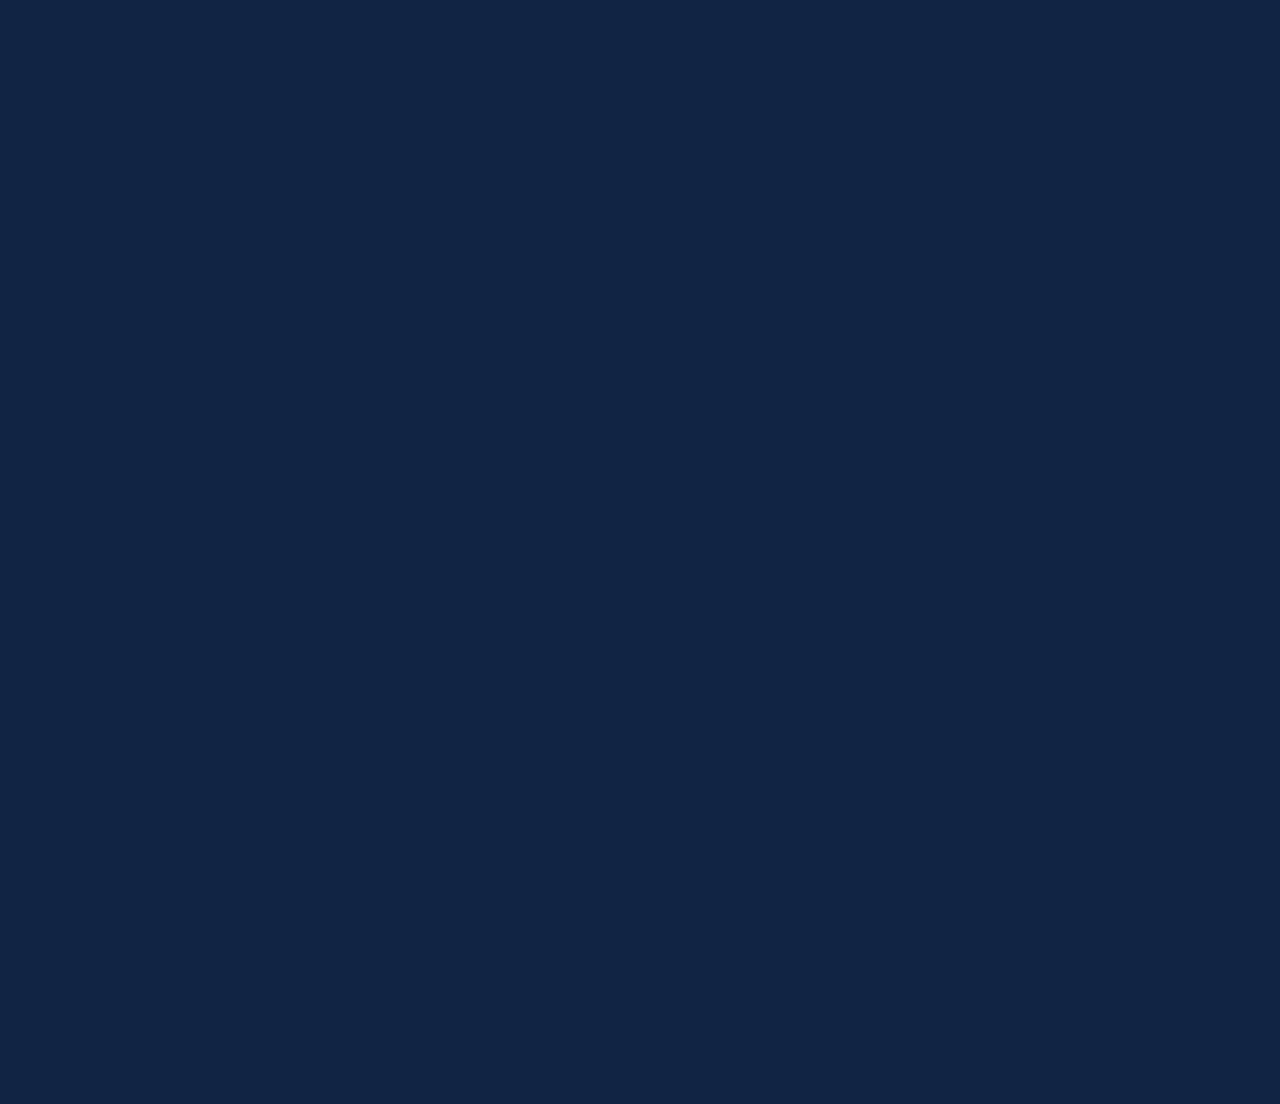
==== commit 10715b0f: "test" ====
--- a/index.html
+++ b/index.html
@@ -188,9 +188,39 @@
                 </div>
             </section>
 
-            <section class="l-section" id="shop-info" style="height: 500px;">
-                <div class="p-section c-width">
-                    <h2 class="c-section-title">店主と女将</h2>
+            <section class="l-section" id="shop-info">
+                <div class="p-section c-width">
+                    <h2 class="c-section-title">店舗情報</h2>
+                    <div class="c-info-table">
+                        <dl class="c-info-table__dl">
+                            <dt class="c-info-table__dt">店名</dt>
+                            <dd class="c-info-table__dd">佐渡の海鮮居酒屋 うめえっちゃ</dd>
+                        </dl>
+                        <dl class="c-info-table__dl">
+                            <dt class="c-info-table__dt">住所</dt>
+                            <dd class="c-info-table__dd">〒123-4567 新潟県佐渡市〇〇〇〇<br>〇〇より徒歩〇分</dd>
+                        </dl>
+                        <dl class="c-info-table__dl">
+                            <dt class="c-info-table__dt">電話番号</dt>
+                            <dd class="c-info-table__dd">0000-00-0000</dd>
+                        </dl>
+                        <dl class="c-info-table__dl">
+                            <dt class="c-info-table__dt">営業時間</dt>
+                            <dd class="c-info-table__dd">00:00〜00:00</dd>
+                        </dl>
+                        <dl class="c-info-table__dl">
+                            <dt class="c-info-table__dt">定休日</dt>
+                            <dd class="c-info-table__dd">月・火曜</dd>
+                        </dl>
+                        <dl class="c-info-table__dl">
+                            <dt class="c-info-table__dt">メニュー</dt>
+                            <dd class="c-info-table__dd"><a href="#" target="_blank">〇〇〇〇で見る</a></dd>
+                        </dl>
+                        <dl class="c-info-table__dl">
+                            <dt class="c-info-table__dt">お知らせ</dt>
+                            <dd class="c-info-table__dd">最新情報は各SNSからご確認ください</dd>
+                        </dl>
+                    </div>
                     
                 </div>
             </section>
--- a/css/home.css
+++ b/css/home.css
@@ -128,8 +128,18 @@
   grid-gap: 40px 20px;
 }
 
-.c-gird-images__item--grid-large {
-  grid-column: span 2;
+.c-gird-images__item {
+  &--grid-large {
+    grid-column: span 2;
+  }
+}
+
+.c-info-table {
+  margin-top: 30px;
+  &__dl {
+    display: flex;
+    flex-direction: row;
+  }
 }
 
 /*                テキスト装飾
